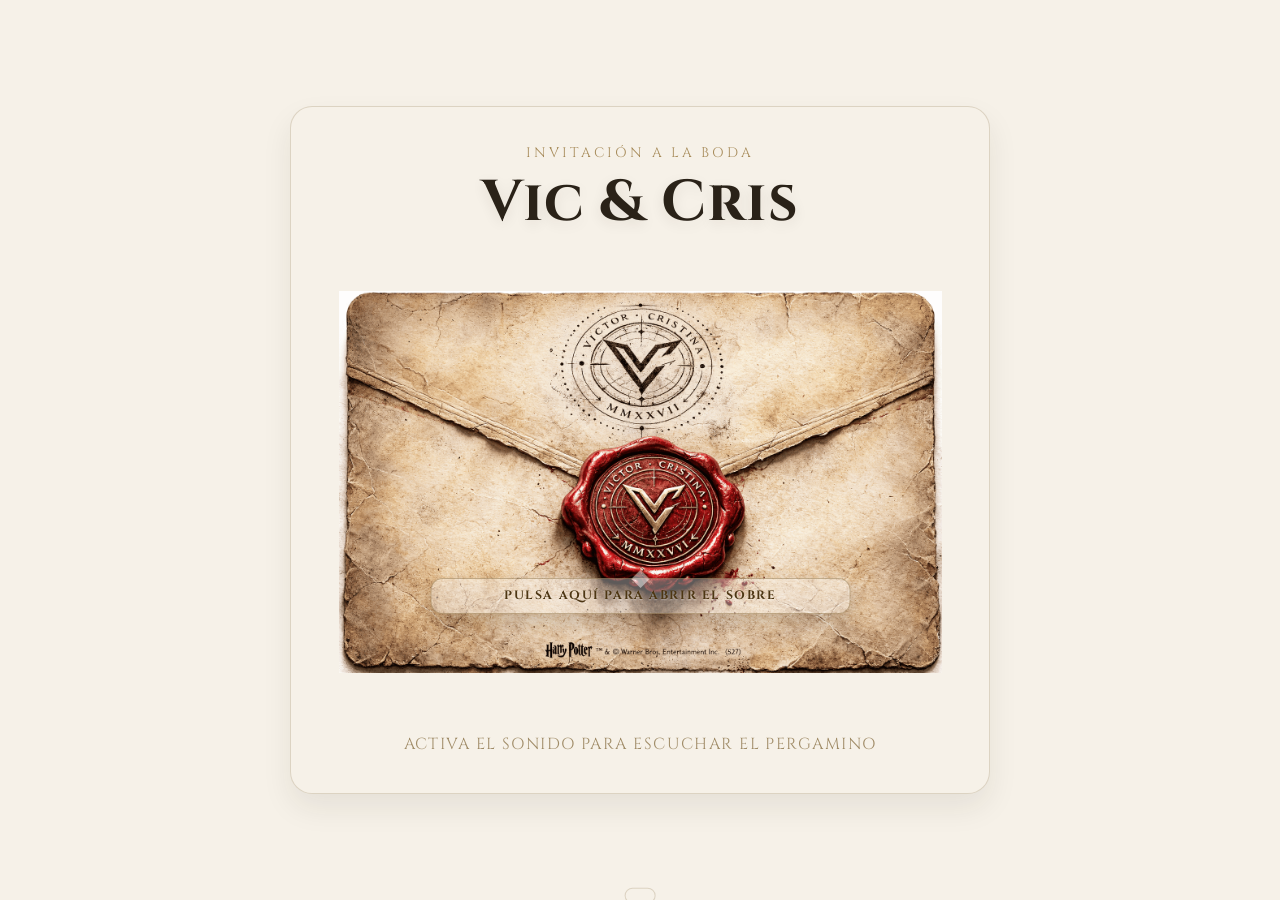
==== index.html @ 8d049f43 "freeze video cris estatua at start for preview video part 2" ====
<!doctype html>
<html lang="es">

<head>
  <meta charset="UTF-8">
  <meta name="viewport" content="width=device-width, initial-scale=1.0, maximum-scale=5.0, user-scalable=yes">
  <title>Vic &amp; Cris | Invitación</title>
  <!-- Open Graph (WhatsApp, iMessage, etc.) -->
  <meta property="og:title" content="Vic & Cris – Save the Date">
  <meta property="og:description" content="Invitación de boda en un palacete clásico.">
  <meta property="og:image" content="https://savethedatevicycris-sys.github.io/savedate/assets/preview.jpg">
  <meta property="og:url" content="https://savethedatevicycris-sys.github.io/savedate/">
  <meta property="og:type" content="website">

  <!-- Para iPhone / Apple -->
  <meta name="apple-mobile-web-app-title" content="Vic & Cris">

  <!-- Twitter (opcional pero recomendado) -->
  <meta name="twitter:card" content="summary_large_image">
  <meta name="twitter:title" content="Vic & Cris – Save the Date">
  <meta name="twitter:description" content="Invitación de boda en un palacete clásico.">
  <meta name="twitter:image" content="https://savethedatevicycris-sys.github.io/savedate/assets/preview.jpg">
  <link rel="preconnect" href="https://fonts.googleapis.com">
  <link rel="preconnect" href="https://fonts.gstatic.com" crossorigin>
  <link
    href="https://fonts.googleapis.com/css2?family=Cinzel:wght@500;600;700&amp;family=Crimson+Pro:ital,wght@0,400;0,500;0,600;0,700;1,400;1,500;1,600;1,700&amp;family=Great+Vibes&amp;display=swap"
    rel="stylesheet">
  <link rel="stylesheet" href="styles.css">
  <script defer src="script.js"></script>
</head>

<body class="page-index is-locked theme-light">
  <div id="petals-overlay" aria-hidden="true"></div>
  <div id="handCursor" aria-hidden="true"></div>

  <div class="texture-overlay" aria-hidden="true"></div>

  <div class="letter-gate" id="letterGate" aria-label="Pantalla de apertura">
    <div class="gate-particle-layer" id="gateParticleLayer" aria-hidden="true">
      <canvas class="gate-particles-canvas" id="gateParticlesCanvas"></canvas>
    </div>

    <section class="gate-panel" aria-labelledby="gateTitle">
      <p class="gate-overline">INVITACIÓN A LA BODA</p>
      <h1 class="gate-title" id="gateTitle">Vic &amp; Cris</h1>

      <div class="envelope-stage">
        <div class="gate-envelope" id="gateEnvelope">
          <img class="gate-frame is-visible" data-frame="closed" src="assets/gate/envelope-closed.png" alt="">
          <img class="gate-frame" data-frame="opening" src="assets/gate/envelope-opening.png" alt="">
          <img class="gate-frame" data-frame="open" src="assets/gate/envelope-open.png" alt="">
          <button id="gateSealHitArea" class="gate-seal-hit-area" type="button" aria-label="Abrir sobre"
            aria-describedby="gateSealTooltip"></button>
          <div id="gateSealHint" class="gate-seal-hint" aria-hidden="true">
            <div id="gateSealTooltip" class="gate-tooltip open-tooltip" role="tooltip" aria-hidden="true">PULSA AQUÍ
              PARA ABRIR EL SOBRE</div>
          </div>
        </div>
      </div>

      <div class="gate-actions">
        <button class="gate-hint gate-hint-secondary gate-audio-trigger" id="audioHint" type="button">ACTIVA EL SONIDO
          PARA ESCUCHAR EL PERGAMINO</button>
      </div>
    </section>
  </div>

  <audio id="paperAudio" preload="auto" playsinline>
    <source src="assets/audio/paper-crinkle.mp3" type="audio/mpeg">
  </audio>
  <audio id="ambientAudio" src="assets/audio/ambient-scroll.mp3" loop preload="auto" playsinline hidden></audio>

  <main id="mainContent" class="site" hidden>
    <header class="hero" id="inicio">
      <div class="hero-video" aria-hidden="true">
        <video id="heroVideo" muted playsinline preload="auto" poster="assets/gallery/palace-main.jpg">
          <source src="assets/gallery/Save%20the%20date%20-%20video.mp4" type="video/mp4">
        </video>
      </div>
      <div class="hero-overlay"></div>

      <div class="hero-inner container">
        <div class="burger-nav" id="burgerNav">
          <button class="burger-toggle" id="burgerToggle" type="button" aria-label="Abrir menú" aria-expanded="false"
            aria-controls="burgerMenuPanel">
            <span class="burger-toggle-icon" aria-hidden="true">
              <span class="burger-toggle-line"></span>
              <span class="burger-toggle-line"></span>
              <span class="burger-toggle-line"></span>
            </span>
          </button>
          <nav class="hero-nav burger-menu-panel" id="burgerMenuPanel" aria-label="Navegación principal">
            <a href="#bienvenida">CARTA DE INVITACIÓN</a>
            <a href="#countdownSection">CUENTA ATRÁS</a>
            <a href="#ubicacion">UBICACIÓN</a>
            <a href="#programa">PROGRAMACIÓN Y HORARIOS</a>
            <a href="#alojamiento">ALOJAMIENTO</a>
            <a href="#servicios">SERVICIOS EXTRAS</a>
            <a href="#regalos">REGALOS PARA LOS NOVIOS</a>
            <a href="#rsvp">CONFIRMA TU ASISTENCIA</a>
            <a href="#faq">PREGUNTAS FRECUENTES</a>
          </nav>
        </div>
      </div>
      <div class="hero-bottom-frame" aria-hidden="true">
        <img src="assets/gallery/marco_inferior_cabezal.png" alt="" loading="eager" decoding="async" draggable="false">
      </div>
    </header>

    <section class="section container title-card" id="titleCard" aria-label="Tarjeta de título" data-reveal>
      <div class="card">
        <div class="title-card-media">
          <img id="titleCardImage" src="assets/gallery/hiedras_loop_frames/frame_00.png" alt="Vic & Cris"
            class="title-card-img" loading="eager" draggable="false">
          <canvas id="titleCardWritingCanvas" class="title-card-writing-canvas" aria-hidden="true"></canvas>
        </div>
      </div>
    </section>

    <section class="section container intro-section" id="bienvenida" data-reveal>
      <figure class="welcome-letter invite">
        <div class="invite__float">
          <img id="welcomeLetterImage" class="invite-img invite__img" src="assets/gallery/nuestro-dia-mas-especial.png"
            alt="Carta manuscrita: Nuestro día más especial" loading="lazy">
          <div class="invite-candle-flames" aria-hidden="true">
            <span class="invite-flame invite-flame--one"></span>
            <span class="invite-flame invite-flame--two"></span>
            <span class="invite-flame invite-flame--three"></span>
            <span class="invite-flame invite-flame--four"></span>
          </div>
        </div>
      </figure>
    </section>

    <section class="section container intro-photos-section" id="bienvenidaFotos" aria-label="Fotografías de Vic y Cris"
      data-reveal>
      <div class="couple-photos">
        <figure class="couple-photo-card couple-photo-card--video">
          <div class="couple-photo-window">
            <video id="introVideoVic" muted playsinline preload="auto" aria-label="Video estatua de Vic">
              <source src="assets/gallery/Video%20estatua%20Vic.mp4" type="video/mp4">
            </video>
          </div>
        </figure>
        <figure class="couple-photo-card couple-photo-card--video">
          <div class="couple-photo-window">
            <video id="introVideoCris" muted playsinline preload="auto"
              poster="assets/gallery/intro-video-cris-poster.jpg" aria-label="Video estatua de Cris">
              <source src="assets/gallery/Video%20estatua%20Cris.mp4" type="video/mp4">
            </video>
            <div id="introVideoCrisPreview" class="video-preview-frame is-visible" aria-hidden="true"
              style="background-image: url('assets/gallery/intro-video-cris-poster.jpg');"></div>
          </div>
        </figure>
      </div>
    </section>

    <section class="section container love-story-section" id="nuestraHistoria" aria-label="Nuestra historia"
      data-reveal>
      <h2 class="love-story-title">Nuestra historia</h2>
      <div class="love-story-copy">
        <p>Hay historias de amor que nacen donde todo el mundo las espera. Y luego está la nuestra.</p>
        <button class="love-story-toggle" type="button" id="loveStoryToggle" aria-expanded="false"
          aria-controls="loveStoryExtended">Leer más</button>
        <div class="love-story-extended" id="loveStoryExtended" hidden>
          <p>Cris y Vic se conocieron por Tinder en plena post pandemia, entre restricciones e incertidumbre. Un martes
            29 de septiembre de 2020, justo cuando todo invitaba a la distancia, apareció una conexión que sintieron
            ambos desde el primer momento.</p>
          <p>Donde nadie imaginaba que podía surgir el amor, surgió el nuestro.</p>
          <p>La música nos unió para siempre. Entre canciones, sesiones, techno, risas y conversaciones interminables,
            dos almas melómanas se encontraron para compartir su locura bonita. Casi sin darnos cuenta, pasamos de
            conocernos a querer pasar todo el tiempo posible juntos.</p>
          <p>Y así, día a día, fuimos construyendo algo muy especial.</p>
          <p>El 6 de marzo de 2021, en el Monasterio de Piedra, nos comprometimos. Desde entonces, hemos soñado con este
            momento: celebrar nuestra boda rodeados de las personas que más queremos.</p>
          <p>Porque, aunque esta boda será una reconfirmación de nuestro amor ante todos vosotros, ese amor ya lo
            vivimos cada día: en nuestra rutina, en nuestras risas, en nuestros planes y en nuestro pequeño gran
            compañero de aventuras, nuestro pomerania Tris, que llena nuestra casa de alegría (y de personalidad).</p>
          <p>Para nosotros, esta boda no es solo una celebración: es un “sí” rodeado de nuestra gente, de quienes han
            formado parte de nuestra historia y de quienes queremos que sigan formando parte de nuestro futuro.</p>
          <p>Además, este fin de semana será todavía más especial, porque el domingo 27/06/2027, justo después de la
            boda, Cris cumple 30 años. Así que celebraremos el amor… y también la vida.</p>
          <p>Después de la boda, nuestro próximo gran sueño será construir nuestro hogar. Por eso, cualquier ayuda o
            aportación que queráis hacernos será recibida con muchísima ilusión y agradecimiento. Para quienes lo
            prefiráis, habrá sobres disponibles en la boda.</p>
          <p>Pero, por encima de todo, lo más importante para nosotros es que estéis ahí. Vuestra presencia significa
            muchísimo.</p>
          <p>Gracias por acompañarnos, por querernos y por formar parte de este momento tan importante. Estamos deseando
            celebrarlo con vosotros.</p>
        </div>
      </div>
    </section>

    <section class="container decor-media-block decor-media-block--stopwatch" aria-hidden="true">
      <div class="countdown-stopwatch-animated">
        <img id="countdownStopwatch"
          class="decor-media-image decor-media-image--stopwatch reveal-from-behind countdown-stopwatch countdown-deco-stopwatch countdown-stopwatch-image"
          src="assets/gallery/stopwatch.png" alt="" loading="lazy">
        <span id="countdownStopwatchSecondHand" class="countdown-stopwatch-second-hand" aria-hidden="true"></span>
      </div>
    </section>

    <section class="section container countdown-card" id="countdownSection" data-reveal>
      <div class="countdown-wrap card-content">
        <div class="countdown-left">
          <p class="section-kicker">Cuenta atrás</p>
          <h2>Falta poco para celebrarlo juntos</h2>
          <div class="countdown-grid" id="countdown" role="timer" aria-live="polite">
            <article class="count-card">
              <span class="count-value" data-unit="days" data-value="00"><span
                  class="count-digit stable">00</span></span>
              <small>Días</small>
            </article>
            <article class="count-card">
              <span class="count-value" data-unit="hours" data-value="00"><span
                  class="count-digit stable">00</span></span>
              <small>Horas</small>
            </article>
            <article class="count-card">
              <span class="count-value" data-unit="minutes" data-value="00"><span
                  class="count-digit stable">00</span></span>
              <small>Minutos</small>
            </article>
            <article class="count-card">
              <span class="count-value" data-unit="seconds" data-value="00"><span
                  class="count-digit stable">00</span></span>
              <small>Segundos</small>
            </article>
          </div>
        </div>
      </div>
    </section>

    <section class="container decor-media-block decor-media-block--carriages" aria-hidden="true">
      <div class="carriages-lantern-scene">
        <img class="decor-media-image decor-media-image--carriages reveal-from-behind location-deco-carriages"
          src="assets/gallery/carriages-row-tight.png" alt="" loading="lazy">
        <div class="invite-candle-flames invite-candle-flames--carriages" aria-hidden="true">
          <span class="invite-flame invite-flame--carriage-one"></span>
          <span class="invite-flame invite-flame--carriage-two"></span>
          <span class="invite-flame invite-flame--carriage-three"></span>
          <span class="invite-flame invite-flame--carriage-four"></span>
        </div>
      </div>
    </section>

    <section class="section container location-card" id="ubicacion" data-reveal>
      <div class="card-content">
        <p class="section-kicker">Ubicación</p>
        <h2>Llegada al palacete</h2>
        <p class="address" id="venueAddress">Calle Alcalá, 65, C. Miguel de Cervantes, 11, 28511 Valdilecha, Madrid</p>

        <div class="actions-row">
          <a class="btn btn-secondary" id="mapsLink" href="https://maps.app.goo.gl/fYbpdiKATBsvNCby6" target="_blank"
            rel="noopener">Ver en Google Maps</a>
          <button class="btn btn-ghost" type="button" data-copy-key="eventAddress">Copiar dirección</button>
        </div>
      </div>
    </section>

    <section class="container decor-media-block decor-media-block--program-centerpiece" aria-hidden="true">
      <div class="decor-media-program-centerpiece invite">
        <img class="decor-media-image decor-media-image--program-centerpiece reveal-from-behind"
          src="assets/gallery/centro-mesa-programa.png" alt="" loading="lazy">
        <div class="invite-candle-flames invite-candle-flames--program" aria-hidden="true">
          <span class="invite-flame invite-flame--program-one"></span>
          <span class="invite-flame invite-flame--program-two"></span>
          <span class="invite-flame invite-flame--program-three"></span>
          <span class="invite-flame invite-flame--program-four"></span>
          <span class="invite-flame invite-flame--program-five"></span>
          <span class="invite-flame invite-flame--program-six"></span>
        </div>
      </div>
    </section>

    <section class="section container" id="programa" data-reveal>
      <p class="section-kicker">Programa</p>
      <h2>Horario de la jornada</h2>
      <div class="program-carousel-shell" id="programCarousel" tabindex="0"
        aria-label="Carrusel del horario del fin de semana" aria-roledescription="carrusel">
        <div class="program-carousel-stage">
          <button class="program-carousel-nav program-carousel-nav--prev" id="programCarouselPrev" type="button"
            aria-label="Ver apartado anterior">‹</button>
          <div class="program-carousel-viewport">
            <div class="program-carousel-track" id="programCarouselTrack"></div>
          </div>
          <button class="program-carousel-nav program-carousel-nav--next" id="programCarouselNext" type="button"
            aria-label="Ver apartado siguiente">›</button>
        </div>
        <p class="program-carousel-counter" id="programCarouselCounter" aria-live="polite"></p>
      </div>
    </section>

    <section class="section container gift-image-section gift-image-section--guest-stay" id="regalo-invitados"
      data-reveal aria-labelledby="guestStayGiftTitle">
      <h2 class="sr-only" id="guestStayGiftTitle">Regalo para los invitados</h2>
      <img class="gift-floating-image gift-floating-image--guest-stay" src="assets/gallery/regalo_para_invitados.png"
        alt="Nuestro regalo para vosotros: una noche en el palacete, por nuestra cuenta. La estancia de una noche para la persona invitada y sus acompa&ntilde;antes en este d&iacute;a. Queremos que os olvid&eacute;is de todo, sobre todo de conducir, y disfrut&eacute;is la experiencia al m&aacute;ximo."
        loading="lazy" decoding="async" />
    </section>

    <section class="section container" id="alojamiento" data-reveal>
      <p class="section-kicker">Alojamiento</p>
      <h2>Habitaciones en el palacete</h2>

      <article class="palace-card">
        <figure class="palace-media">
          <img id="palaceImage" src="assets/gallery/habitaciones_palacete.jpg" alt="Vista principal del palacete"
            loading="lazy">
        </figure>

        <div class="palace-content">
          <h3 id="venueName">Hotel Palacete De La Ochava</h3>
          <p class="palace-address" id="venueAddressCard">Calle Alcalá, 65, C. Miguel de Cervantes, 11, 28511
            Valdilecha, Madrid</p>
          <p class="palace-stay-note">
            El alojamiento y la estancia en el hotel desde las 15:00h del s&aacute;bado 26 de junio del 2027 hasta las
            14:00h del domingo 27 de junio del 2027 es completamente <strong>GRATUITA</strong>. Recibir&eacute;is la
            llave de vuestra habitaci&oacute;n en la recepci&oacute;n del hotel. Cada habitaci&oacute;n tiene asignados
            los invitados.
          </p>
          <div class="actions-row">
            <a class="btn btn-secondary" id="palaceWebsiteLink"
              href="https://www.hotelpalaceteochava.com/el-palacete-de-la-ochava/#hotel" target="_blank"
              rel="noopener">Ver habitaciones / web del palacete</a>
            <a class="btn btn-ghost" id="palaceMapsLink" href="https://maps.app.goo.gl/fYbpdiKATBsvNCby6"
              target="_blank" rel="noopener">Cómo llegar</a>
          </div>
        </div>
      </article>
    </section>

    <section class="section container" id="lugar" data-reveal>
      <p class="section-kicker">Galería</p>
      <h2>El lugar</h2>
      <p class="muted">Espacios del palacete y alrededores.</p>
      <div class="gallery-float-stage">
        <button class="gallery-float-nav gallery-float-nav--prev" id="galleryCarouselPrev" type="button"
          aria-label="Ver imagen anterior">‹</button>
        <div class="gallery-grid gallery-grid--floating" id="galleryGrid" aria-live="polite"></div>
        <button class="gallery-float-nav gallery-float-nav--next" id="galleryCarouselNext" type="button"
          aria-label="Ver imagen siguiente">›</button>
      </div>
      <p class="gallery-float-counter" id="galleryCarouselCounter" aria-live="polite"></p>
      <p class="gallery-float-caption" id="galleryCarouselCaption"></p>
    </section>

    <section class="section container" id="servicios" data-reveal>
      <p class="section-kicker">Servicios extra</p>
      <h2>Servicios en el palacete</h2>
      <p class="muted">Pulsa en cada servicio para ver m&aacute;s detalles, im&aacute;genes y datos de contacto.</p>
      <div class="services-carousel-stage" id="servicesCarouselStage" aria-label="Carrusel de servicios extra">
        <button class="service-carousel-nav service-carousel-nav--prev" id="servicesCarouselPrev" type="button"
          aria-label="Ver servicio anterior" hidden>‹</button>
        <div class="services-grid" id="servicesGrid"></div>
        <button class="service-carousel-nav service-carousel-nav--next" id="servicesCarouselNext" type="button"
          aria-label="Ver servicio siguiente" hidden>›</button>
      </div>
      <p class="services-carousel-hint muted" id="servicesCarouselHint" hidden>
        Usa las flechas para moverte entre los 3 servicios.
      </p>
    </section>

    <section class="section container gift-image-section" id="regalos" data-reveal aria-labelledby="giftSectionTitle">
      <h2 class="sr-only" id="giftSectionTitle">Regalos para los novios</h2>
      <img class="gift-floating-image" src="assets/gallery/regalo_boda.png"
        alt="Lo m&aacute;s importante para nosotros es compartir este d&iacute;a con vosotros. Si quer&eacute;is hacernos un regalo, cualquier aportaci&oacute;n para nuestro futuro hogar ser&aacute; recibida con much&iacute;sima ilusi&oacute;n."
        loading="lazy" decoding="async" />
      <div class="gift-mini-grid" aria-label="Opciones para el regalo">
        <article class="gift-mini-card">
          <p>Habrá sobres disponibles durante el evento de la boda para los regalos en efectivo.</p>
        </article>
        <article class="gift-mini-card">
          <p>Si preferís realizar la aportación por transferencia, por favor, consultarnos el IBAN.</p>
        </article>
      </div>
    </section>

    <section class="section container" id="rsvp" data-reveal>
      <p class="section-kicker">Confirma tu asistencia</p>
      <h2>Confirmación de asistencia a la boda</h2>
      <p class="muted">Si el formulario no carga, ábrelo en una pestaña nueva.</p>
      <div class="actions-row">
        <a class="btn btn-secondary" id="rsvpViewLink" href="#" target="_blank" rel="noopener">Abrir formulario de
          confirmación</a>
        <a class="btn btn-primary" href="thanks.html">He enviado mi confirmación</a>
      </div>
      <div class="embed-wrap">
        <iframe id="rsvpEmbed" title="Formulario de confirmación de asistencia" loading="lazy" src="about:blank"
          referrerpolicy="no-referrer-when-downgrade"></iframe>
      </div>
    </section>

    <section class="section container" id="qna" data-reveal>
      <p class="section-kicker">Dudas</p>
      <h2>¿Tienes alguna pregunta?</h2>
      <p class="muted">Déjanos tu consulta en el formulario y te responderemos lo antes posible.</p>
      <div class="actions-row">
        <a class="btn btn-secondary" id="qnaViewLink" href="#" target="_blank" rel="noopener">Abrir en nueva pestaña</a>
      </div>
      <div class="embed-wrap">
        <iframe id="qnaEmbed" title="Formulario de preguntas para los novios" loading="lazy" src="about:blank"
          referrerpolicy="no-referrer-when-downgrade"></iframe>
      </div>
    </section>

    <section class="section container" id="faq" data-reveal>
      <p class="section-kicker">FAQ</p>
      <h2>Preguntas frecuentes</h2>
      <button class="faq-toggle-btn" id="faqToggleBtn" type="button" aria-expanded="false" aria-controls="faqListWrap">
        Haz clic aquí para desplegar el listado de preguntas frecuentes
      </button>
      <div class="faq-list-wrap" id="faqListWrap" hidden>
        <div class="faq-list" id="faqList"></div>
      </div>
    </section>

    <footer class="section signature container" data-reveal>
      <p class="signature-kicker">Con cariño de</p>
      <p class="signature-names gate-title">Vic &amp; Cris</p>
      <img class="signature-seal" src="assets/gallery/seal-red.png" alt="Sello rojo decorativo de Vic y Cris"
        loading="lazy">
    </footer>
  </main>

  <aside class="lightbox" id="lightbox" hidden>
    <div class="lightbox-backdrop" data-lightbox-close></div>
    <div class="lightbox-dialog" role="dialog" aria-modal="true" aria-labelledby="lightboxTitle">
      <h2 class="sr-only" id="lightboxTitle">Galería del lugar</h2>
      <button class="lightbox-close" id="lightboxClose" type="button" aria-label="Cerrar galería">Cerrar</button>
      <button class="lightbox-nav lightbox-prev" id="lightboxPrev" type="button" aria-label="Imagen anterior">‹</button>
      <figure class="lightbox-figure">
        <img id="lightboxImage" src="" alt="">
        <figcaption id="lightboxCaption"></figcaption>
      </figure>
      <button class="lightbox-nav lightbox-next" id="lightboxNext" type="button"
        aria-label="Imagen siguiente">›</button>
    </div>
  </aside>

  <aside class="service-modal" id="serviceDetailsModal" hidden>
    <div class="service-modal-backdrop" data-service-modal-close></div>
    <div class="service-modal-dialog" role="dialog" aria-modal="true" aria-labelledby="serviceModalTitle">
      <button class="service-modal-close" id="serviceDetailsClose" type="button"
        aria-label="Cerrar detalles del servicio">Cerrar</button>
      <div class="service-modal-scroll">
        <p class="service-modal-kicker" id="serviceModalKicker">Servicio en el palacete</p>
        <h2 class="service-modal-title" id="serviceModalTitle"></h2>
        <p class="service-modal-lead" id="serviceModalLead"></p>
        <div class="service-modal-copy" id="serviceModalCopy"></div>
        <ul class="service-modal-highlights" id="serviceModalHighlights"></ul>
        <div class="service-modal-media-grid" id="serviceModalMediaGrid"></div>
        <div class="service-modal-links" id="serviceModalLinks"></div>
      </div>
    </div>
  </aside>

  <div class="copy-toast" id="copyToast" role="status" aria-live="polite"></div>
</body>

</html>
---- styles.css ----
:root {
  --bg-ivory: #f6f1e8;
  --paper: var(--bg-ivory);
  --page-bg: var(--paper);
  --ink: #2a2218;
  --ink-muted: #5f513f;
  --gold: #8b7348;
  --gold-strong: #a78b5a;
  --line: rgba(139, 115, 72, 0.24);
  --card-bg: var(--paper);
  --bg: var(--paper);
  --text: var(--ink);
  --bg-soft: var(--paper);
  --paper-ink: var(--ink-muted);
  --card: var(--paper);
  --shadow-strong: 0 18px 40px rgba(42, 34, 24, 0.1);
  --shadow-soft: 0 12px 28px rgba(42, 34, 24, 0.08);
  --radius-lg: 24px;
  --radius-md: 16px;
  --radius-sm: 12px;
  --font-display: "Cinzel", serif;
  --font-body: "Crimson Pro", serif;
  --font-script: "Great Vibes", cursive;
  /*
    Ajuste fino del sello del sobre (alineación del overlay).
    Ejemplo alternativo: --seal-x: 50%; --seal-y: 64%; --seal-size: 20.4%;
  */
  --seal-x: 50%;
  --seal-y: 58.3%;
  --seal-size: 20.4%;
  --seal-rot: 0deg;
}

* {
  box-sizing: border-box;
}

html,
body {
  margin: 0;
  padding: 0;
  background: var(--bg-ivory) !important;
}

body {
  min-height: 100vh;
  font-family: var(--font-body);
  font-style: italic;
  color: var(--ink);
  line-height: 1.6;
  background: var(--bg-ivory) !important;
  overflow-x: hidden;
}

body.is-locked,
body.is-modal-open,
body.is-service-modal-open {
  overflow: hidden;
}

#petals-overlay {
  position: fixed;
  inset: 0;
  width: 100%;
  height: 100%;
  pointer-events: none;
  z-index: 1;
  overflow: hidden;
}

/* Cinematic global light layer (muy sutil, detrás del contenido). */
#global-warm-light {
  position: fixed;
  inset: -18%;
  pointer-events: none;
  z-index: 0;
  opacity: 0;
  background: transparent;
  mix-blend-mode: normal;
  will-change: transform, opacity;
  animation: none;
}

@keyframes global-warm-drift {
  0% {
    transform: translate3d(-5%, -4%, 0) rotate(0.001deg);
    opacity: 0.08;
  }

  50% {
    transform: translate3d(2%, 2%, 0) rotate(0.001deg);
    opacity: 0.12;
  }

  100% {
    transform: translate3d(6%, 5%, 0) rotate(0.001deg);
    opacity: 0.09;
  }
}

/* Scroll progress indicator (2px, gradiente dorado). */
#scroll-progress {
  position: fixed;
  top: 0;
  left: 0;
  width: 100%;
  height: 2px;
  transform-origin: left center;
  transform: scaleX(0);
  pointer-events: none;
  z-index: 130;
  background: var(--gold);
  box-shadow: 0 0 6px rgba(140, 107, 46, 0.18);
  will-change: transform;
}

.petal {
  position: absolute;
  left: 0;
  top: -60px;
  width: 18px;
  height: 18px;
  pointer-events: none;
  background-image: url("assets/gallery/gold-petal.png");
  background-size: contain;
  background-repeat: no-repeat;
  background-position: center;
  opacity: 0;
  filter: drop-shadow(0 4px 10px rgba(140, 107, 46, 0.16)) blur(var(--petal-blur, 0px));
  will-change: transform, opacity, filter;
  animation: petal-fall var(--dur, 9s) linear forwards;
}

@keyframes petal-fall {
  0% {
    opacity: 0;
    transform: translate3d(0, -60px, 0) rotate(var(--rot-start, 0deg));
  }

  10% {
    opacity: var(--petal-opacity, 0.6);
  }

  28% {
    transform: translate3d(var(--drift-1, 24px), 28vh, 0) rotate(var(--rot-mid-1, 80deg));
  }

  56% {
    transform: translate3d(var(--drift-2, 70px), 56vh, 0) rotate(var(--rot-mid-2, 150deg));
  }

  82% {
    opacity: var(--petal-opacity-soft, 0.45);
    transform: translate3d(var(--drift-3, 96px), 82vh, 0) rotate(var(--rot-mid-3, 220deg));
  }

  100% {
    opacity: 0;
    transform: translate3d(var(--drift, 120px), calc(100vh + 120px), 0) rotate(var(--rot-end, 280deg));
  }
}

.texture-overlay {
  position: fixed;
  inset: 0;
  pointer-events: none;
  z-index: 1;
  display: none;
  opacity: 0;
  background: transparent;
}

a {
  color: inherit;
  text-decoration: none;
}

img,
video {
  display: block;
  max-width: 100%;
}

button,
input,
select,
textarea {
  font-family: inherit;
  font-style: inherit;
}

#paperAudio,
#ambientAudio {
  display: none;
}

h1,
h2,
h3 {
  margin: 0 0 0.65rem;
  font-family: var(--font-display);
  font-style: normal;
  line-height: 1.1;
  letter-spacing: 0.02em;
  color: var(--ink);
}

h2 {
  font-size: clamp(2rem, 4.5vw, 3.3rem);
}

h3 {
  font-size: clamp(1.3rem, 2.8vw, 1.75rem);
}

p {
  margin: 0 0 1rem;
  color: var(--ink-muted);
}

small {
  font-size: 0.82rem;
  color: var(--ink-muted);
}

.container {
  width: min(1120px, calc(100vw - 1.2rem));
  max-width: 100%;
  margin-inline: auto;
}

.skip-link {
  position: absolute;
  top: -120px;
  left: 0.6rem;
  z-index: 100;
  padding: 0.55rem 0.8rem;
  border-radius: 8px;
  background: var(--paper);
  color: var(--text);
  font-weight: 600;
  border: 1px solid var(--line);
}

.skip-link:focus {
  top: 0.65rem;
}

.sr-only {
  position: absolute;
  width: 1px;
  height: 1px;
  padding: 0;
  margin: -1px;
  overflow: hidden;
  clip: rect(0, 0, 0, 0);
  border: 0;
}

.section-kicker {
  margin-bottom: 0.35rem;
  font-family: var(--font-display);
  font-style: normal;
  text-transform: uppercase;
  letter-spacing: 0.25em;
  font-size: 0.76rem;
  color: var(--gold);
  font-weight: 600;
}

.muted {
  color: var(--ink-muted);
}

.actions-row {
  display: flex;
  flex-wrap: wrap;
  gap: 0.75rem;
  align-items: center;
}

.actions-centered {
  justify-content: center;
}

.btn {
  border: 1px solid var(--line);
  border-radius: 999px;
  min-height: 44px;
  padding: 0.7rem 1.2rem;
  display: inline-flex;
  align-items: center;
  justify-content: center;
  cursor: pointer;
  font: inherit;
  font-weight: 600;
  letter-spacing: 0.01em;
  color: var(--gold);
  background: var(--paper);
  box-shadow: 0 8px 16px rgba(140, 107, 46, 0.08);
  transition: transform 0.2s ease, box-shadow 0.2s ease, border-color 0.2s ease, background-color 0.2s ease;
}

.btn:hover {
  transform: translateY(-2px);
  background: rgba(140, 107, 46, 0.08);
  color: var(--gold);
  border-color: var(--gold);
}

.btn:focus-visible,
button:focus-visible,
a:focus-visible {
  outline: 2px solid var(--gold-strong);
  outline-offset: 2px;
}

.btn-primary {
  color: var(--gold);
  background: var(--paper);
  border-color: var(--line);
  box-shadow: 0 8px 16px rgba(140, 107, 46, 0.08);
}

.btn-primary:hover {
  box-shadow: 0 10px 20px rgba(140, 107, 46, 0.14);
}

.btn-secondary {
  border-color: var(--line);
  background: var(--paper);
}

.btn-secondary:hover {
  border-color: var(--gold);
}

.btn-ghost {
  border-color: var(--line);
  background: var(--paper);
}

.btn-ghost:hover {
  border-color: var(--gold);
}

.btn.is-copied {
  border-color: var(--gold);
  color: var(--gold);
  background: rgba(140, 107, 46, 0.12);
}

.site {
  position: relative;
  width: 100%;
  opacity: 0;
  background: var(--paper);
  transform: translateY(18px);
  transition: opacity 0.75s ease, transform 0.75s ease;
  overflow-x: hidden;
}

.site > * {
  position: relative;
  z-index: 2;
}

.site.is-visible {
  opacity: 1;
  transform: none;
}

.section {
  --tilt-rotate-x: 0deg;
  --tilt-rotate-y: 0deg;
  margin: 2.4rem auto;
  max-width: 100%;
  border: 1px solid var(--line);
  border-radius: var(--radius-lg);
  background: var(--paper);
  box-shadow: var(--shadow-soft);
  padding: clamp(1.2rem, 3vw, 2.05rem);
  transform-style: preserve-3d;
  will-change: transform;
  transition: border-color 0.32s ease, box-shadow 0.32s ease;
}

/* Reveal mejorado: fade + translate + scale + blur con easing más cinematográfico. */
[data-reveal] {
  --reveal-y: 20px;
  --reveal-scale: 0.98;
  --reveal-blur: 4px;
  --tilt-rotate-x: 0deg;
  --tilt-rotate-y: 0deg;
  opacity: 0;
  filter: blur(var(--reveal-blur));
  transform: perspective(1200px) translateY(var(--reveal-y)) scale(var(--reveal-scale)) rotateX(var(--tilt-rotate-x)) rotateY(var(--tilt-rotate-y));
  transition:
    opacity 760ms cubic-bezier(0.22, 1, 0.36, 1),
    transform 760ms cubic-bezier(0.22, 1, 0.36, 1),
    filter 760ms cubic-bezier(0.22, 1, 0.36, 1);
  will-change: opacity, transform, filter;
}

[data-reveal].is-visible {
  --reveal-y: 0px;
  --reveal-scale: 1;
  --reveal-blur: 0px;
  opacity: 1;
  filter: blur(0);
}

/* Reveal por difuminado para bloques internos sin tocar su transform existente. */
.scroll-fade-reveal {
  opacity: 0;
  filter: blur(6px);
  transition:
    opacity 720ms cubic-bezier(0.22, 1, 0.36, 1),
    filter 720ms cubic-bezier(0.22, 1, 0.36, 1);
  will-change: opacity, filter;
}

.scroll-fade-reveal.is-visible {
  opacity: 1;
  filter: blur(0);
}

.letter-gate {
  position: fixed;
  inset: 0;
  z-index: 60;
  display: grid;
  place-items: center;
  padding: 1.2rem;
  cursor: default;
  perspective: 1800px;
  transform-style: preserve-3d;
  background: var(--paper);
  transition: opacity 800ms ease, visibility 800ms ease;
}

@media (hover: hover) and (pointer: fine) {
  body.is-hand-cursor-active,
  body.is-hand-cursor-active * {
    cursor: none !important;
  }
}

#handCursor {
  position: fixed;
  left: 0;
  top: 0;
  width: 40px;
  height: 40px;
  pointer-events: none !important;
  z-index: 99999;
  opacity: 0;
  transform: translate3d(-120px, -120px, 0);
  background-image: url("assets/gate/hand-cursor.png");
  background-position: center;
  background-size: contain;
  background-repeat: no-repeat;
  background-color: transparent !important;
  border: 0 !important;
  box-shadow: none !important;
  outline: none !important;
  filter: none !important;
  -webkit-backdrop-filter: none !important;
  backdrop-filter: none !important;
  mix-blend-mode: normal !important;
  clip-path: none !important;
  mask: none !important;
  overflow: visible !important;
  will-change: transform, opacity;
  transition: opacity 110ms ease;
  display: none;
}

#handCursor.is-visible {
  opacity: 0.98;
}

@media (hover: hover) and (pointer: fine) {
  #handCursor {
    display: block;
  }
}

@media (hover: none), (pointer: coarse) {
  #handCursor {
    display: none !important;
  }
}

.gate-particle-layer {
  position: absolute;
  inset: 0;
  pointer-events: none;
  z-index: 0;
  overflow: hidden;
  will-change: transform;
}

.gate-particles-canvas {
  position: absolute;
  inset: 0;
  width: 100%;
  height: 100%;
  display: block;
  pointer-events: none;
  opacity: 0.2;
}

.gate-particle-layer::before {
  content: "";
  position: absolute;
  inset: -3%;
  pointer-events: none;
  background: transparent;
  opacity: 0;
  animation: none;
}

.letter-gate.has-canvas-particles .gate-particle-layer::before {
  opacity: 0;
}

@keyframes gate-grain-drift {
  from {
    transform: translate3d(0, 0, 0);
  }

  to {
    transform: translate3d(-12px, 10px, 0);
  }
}

.letter-gate::before {
  content: "";
  position: absolute;
  inset: 0;
  pointer-events: none;
  background: transparent;
}

.letter-gate.is-opened {
  opacity: 0;
  visibility: hidden;
  pointer-events: none;
}

.gate-panel {
  position: relative;
  width: min(700px, 100%);
  border-radius: 22px;
  border: 1px solid var(--line);
  background: var(--paper);
  box-shadow: var(--shadow-strong);
  padding: clamp(1.1rem, 3.2vw, 2.2rem);
  text-align: center;
  overflow: hidden;
  z-index: 1;
  transform-style: preserve-3d;
  will-change: transform;
}

.gate-panel::before {
  content: "";
  position: absolute;
  inset: 0;
  pointer-events: none;
  opacity: 0;
  background: transparent;
}

.gate-panel,
.gate-panel * {
  font-family: var(--font-display);
  font-style: normal;
}

.gate-overline {
  position: relative;
  z-index: 1;
  margin-bottom: 0.4rem;
  letter-spacing: 0.22em;
  font-size: 0.86rem;
  color: var(--gold-strong);
}

.gate-title {
  position: relative;
  z-index: 1;
  margin-bottom: 1.35rem;
  font-size: clamp(2.2rem, 6.5vw, 3.6rem);
  text-shadow: 0 4px 14px rgba(42, 34, 24, 0.09);
}

.envelope-stage {
  position: relative;
  perspective: 1800px;
  transform-style: preserve-3d;
  will-change: transform;
  background: transparent;
  overflow: visible;
}

.gate-envelope {
  position: relative;
  margin: 0 auto;
  width: min(760px, 96%);
  aspect-ratio: 4 / 3;
  --frame-duration: 350ms;
  transform-style: preserve-3d;
  will-change: transform, filter;
  transition:
    transform var(--frame-duration) ease-in-out,
    filter var(--frame-duration) ease-in-out,
    box-shadow var(--frame-duration) ease-in-out;
  box-shadow: 0 18px 40px rgba(42, 34, 24, 0.1);
  overflow: visible;
}

.gate-seal-hit-area {
  position: absolute;
  left: var(--seal-x);
  top: var(--seal-y);
  width: var(--seal-size);
  height: var(--seal-size);
  min-width: 42px;
  min-height: 42px;
  transform: translate(-50%, -50%);
  display: block;
  margin: 0;
  padding: 0;
  border: 0 !important;
  border-radius: 999px;
  background: transparent !important;
  color: transparent;
  box-shadow: none !important;
  outline: none !important;
  appearance: none;
  -webkit-appearance: none;
  pointer-events: auto !important;
  z-index: 10;
  -webkit-tap-highlight-color: transparent;
}

.gate-seal-hit-area:focus-visible {
  outline: none !important;
  box-shadow: none !important;
}

.gate-envelope::before {
  content: "";
  position: absolute;
  inset: 5% 7% -8%;
  pointer-events: none;
  border-radius: 50%;
  filter: blur(15px);
  background: rgba(139, 115, 72, 0.1);
}

.gate-frame {
  position: absolute;
  inset: 0;
  width: 100%;
  height: 100%;
  object-fit: contain;
  opacity: 0;
  pointer-events: none;
  z-index: 1;
  transition: opacity var(--frame-duration) ease-in-out;
  filter: saturate(0.96) contrast(1.02);
}

.gate-frame.is-visible {
  opacity: 1;
}

.gate-envelope.is-phase-2 {
  transform: translateY(-8px);
  box-shadow: 0 20px 44px rgba(42, 34, 24, 0.12);
}

.gate-envelope.is-phase-1 {
  transform: scale(1.02);
}

.gate-envelope.is-phase-3 {
  animation: gate-envelope-breathe 4000ms ease-in-out 1 forwards;
}

@keyframes gate-envelope-breathe {
  0% {
    transform: translateY(-8px) scale(1.01);
  }

  100% {
    transform: translateY(-8px) scale(1);
  }
}

.gate-seal-hint {
  position: absolute;
  left: var(--seal-x);
  top: var(--seal-y);
  width: var(--seal-size);
  height: var(--seal-size);
  min-width: 42px;
  min-height: 42px;
  transform: translate(-50%, -50%);
  opacity: 0;
  pointer-events: none;
  transition: opacity 240ms ease, transform 240ms ease;
  z-index: 12;
  -webkit-tap-highlight-color: transparent;
}

.gate-seal-hint.is-visible {
  opacity: 1;
  transform: translate(-50%, -50%);
}

.gate-tooltip,
.open-tooltip {
  margin: 0;
  position: absolute;
  left: 50%;
  top: calc(100% + clamp(0.4rem, 1.4vw, 0.8rem));
  transform: translate(-50%, -8px);
  width: min(420px, calc(100vw - clamp(2.4rem, 9vw, 4.2rem)));
  max-width: none;
  border: 1px solid rgba(130, 101, 53, 0.44);
  border-radius: 12px;
  background: rgba(255, 255, 255, 0.35);
  -webkit-backdrop-filter: none;
  backdrop-filter: none;
  color: #4d3613;
  font-family: var(--font-display);
  font-style: normal;
  font-size: 0.76rem;
  font-weight: 700;
  letter-spacing: 0.13em;
  text-transform: uppercase;
  line-height: 1.45;
  padding: 0.5rem 0.86rem;
  box-shadow: 0 10px 18px rgba(42, 34, 24, 0.16);
  text-shadow: 0 1px 2px rgba(255, 255, 255, 0.5);
  opacity: 0;
  transition: opacity 210ms ease, transform 210ms ease;
  pointer-events: none;
  z-index: 2;
  white-space: normal;
  text-align: center;
  overflow-wrap: anywhere;
  user-select: none;
}

.gate-tooltip::after,
.open-tooltip::after {
  content: "";
  position: absolute;
  left: 50%;
  top: 0;
  width: 12px;
  height: 12px;
  background: rgba(255, 255, 255, 0.48);
  border-left: 1px solid rgba(130, 101, 53, 0.32);
  border-top: 1px solid rgba(130, 101, 53, 0.32);
  transform: translate(-50%, -50%) rotate(45deg);
}

.gate-seal-hint.is-visible .gate-tooltip,
.gate-seal-hint.is-visible .open-tooltip {
  opacity: 1;
  transform: translate(-50%, 0);
}

@supports not ((backdrop-filter: blur(2px)) or (-webkit-backdrop-filter: blur(2px))) {
  .gate-tooltip,
  .open-tooltip {
    background: rgba(255, 255, 255, 0.56);
  }
}

@media (max-width: 760px) {
  .gate-tooltip,
  .open-tooltip {
    width: calc(100vw - 2.8rem);
    white-space: normal;
    font-size: 0.72rem;
    letter-spacing: 0.1em;
  }
}

@media (prefers-reduced-motion: reduce) {
  .gate-tooltip,
  .open-tooltip,
  .gate-seal-hint,
  #handCursor {
    animation: none !important;
    transition: none !important;
  }
}

.gate-actions {
  position: relative;
  z-index: 1;
  margin-top: 1.35rem;
  display: grid;
  justify-items: center;
  gap: 0.12rem;
}

.gate-hint {
  margin: 0;
  color: var(--ink-muted);
  font-size: 0.92rem;
  line-height: 1.45;
  letter-spacing: 0.09em;
}

.gate-hint-secondary {
  color: var(--gold);
  text-transform: uppercase;
  opacity: 0.8;
}

.gate-audio-trigger {
  border: 0;
  background: transparent;
  padding: 0;
  font: inherit;
  cursor: pointer;
}

#audioHint {
  margin-top: 0.2rem;
}

.dust-layer {
  position: absolute;
  inset: 0;
  pointer-events: none;
  overflow: hidden;
}

.dust-particle {
  position: absolute;
  left: var(--left);
  top: var(--top);
  width: var(--size);
  height: var(--size);
  border-radius: 50%;
  background: rgba(140, 107, 46, 0.25);
  opacity: 0;
  animation: dust-float var(--duration) linear infinite;
  animation-delay: var(--delay);
}

@keyframes dust-float {
  0% {
    transform: translate3d(0, 0, 0) scale(0.8);
    opacity: 0;
  }

  20% {
    opacity: 0.45;
  }

  100% {
    transform: translate3d(var(--drift), -28vh, 0) scale(1.15);
    opacity: 0;
  }
}

.hero {
  --hero-bottom-frame-shift: -41.5%;
  --hero-bottom-frame-height: clamp(108px, 18vw, 148px);
  --hero-bottom-frame-padding-top: clamp(54px, 7vh, 74px);
  position: relative;
  z-index: 4;
  min-height: clamp(380px, 55vh, 720px);
  height: clamp(380px, 55vh, 720px);
  display: grid;
  align-items: end;
  overflow: visible;
  border-bottom: 0;
  background: transparent;
}

.hero::before {
  content: "";
  position: absolute;
  inset: 0;
  z-index: 0;
  pointer-events: none;
  opacity: 0;
  background:
    linear-gradient(180deg, rgba(246, 241, 232, 0.04) 0%, rgba(246, 241, 232, 0.28) 100%),
    url("assets/gallery/palace-main.jpg") center 42% / cover no-repeat;
  transition: opacity 220ms ease;
}

.hero-video,
.hero-overlay {
  position: absolute;
  inset: 0;
  width: 100%;
  height: 100%;
}

.hero-video {
  z-index: 1;
  overflow: hidden;
  will-change: transform;
  background: transparent;
}

.hero-video video {
  display: block;
  width: 100%;
  height: 100%;
  object-fit: cover;
  object-position: center 42%;
  filter: saturate(1.02) contrast(0.99) brightness(1.1);
}

.hero.is-video-fallback .hero-video video {
  opacity: 0;
}

.hero.is-video-fallback::before {
  opacity: 1;
}

.hero-overlay {
  background: transparent !important;
  mix-blend-mode: normal;
  opacity: 1 !important;
  z-index: 2;
  will-change: transform;
  pointer-events: none;
}

.hero-overlay::after {
  content: none;
}

.hero-bottom-frame {
  position: absolute;
  z-index: 3;
  left: 50%;
  bottom: 0;
  width: min(110vw, 960px);
  height: var(--hero-bottom-frame-height);
  padding-top: var(--hero-bottom-frame-padding-top);
  transform: translateX(-50%);
  pointer-events: none;
  overflow: visible;
  line-height: 0;
}

.hero-bottom-frame img {
  display: block;
  width: 100%;
  height: auto;
  transform: translateY(var(--hero-bottom-frame-shift));
  transform-origin: center top;
  filter:
    drop-shadow(0 14px 26px rgba(70, 52, 18, 0.18))
    drop-shadow(0 4px 10px rgba(70, 52, 18, 0.12));
}

.hero-inner {
  position: relative;
  z-index: 4;
  padding: clamp(2rem, 12vh, 6rem) 0 2.4rem;
}

.burger-nav {
  position: fixed;
  left: calc(env(safe-area-inset-left, 0px) + clamp(0.6rem, 2vw, 1.2rem));
  bottom: calc(env(safe-area-inset-bottom, 0px) + clamp(0.6rem, 2vw, 1rem));
  top: auto;
  transform: none;
  z-index: 88;
  width: fit-content;
}

.burger-toggle {
  display: inline-flex;
  align-items: center;
  justify-content: center;
  width: 3rem;
  height: 3rem;
  padding: 0;
  border: 1px solid var(--line);
  border-radius: 999px;
  background: var(--card-bg);
  color: var(--gold);
  box-shadow: 0 12px 26px rgba(42, 34, 24, 0.08);
  backdrop-filter: blur(6px);
  cursor: pointer;
  transition: border-color 0.2s ease, transform 0.2s ease, background-color 0.2s ease;
}

.burger-toggle:hover {
  border-color: var(--gold);
  background: rgba(140, 107, 46, 0.08);
  transform: translateY(-1px);
}

.burger-toggle:focus-visible {
  outline: 2px solid rgba(140, 107, 46, 0.38);
  outline-offset: 3px;
}

.burger-toggle-icon {
  display: grid;
  gap: 4px;
}

.burger-toggle-line {
  display: block;
  width: 18px;
  height: 2px;
  border-radius: 999px;
  background: currentColor;
  transform-origin: center;
  transition: transform 0.2s ease, opacity 0.2s ease;
}

.burger-nav.is-open .burger-toggle-line:nth-child(1) {
  transform: translateY(6px) rotate(45deg);
}

.burger-nav.is-open .burger-toggle-line:nth-child(2) {
  opacity: 0;
}

.burger-nav.is-open .burger-toggle-line:nth-child(3) {
  transform: translateY(-6px) rotate(-45deg);
}

.hero-kicker {
  margin-bottom: 0.4rem;
  text-transform: uppercase;
  letter-spacing: 0.24em;
  font-size: 0.8rem;
  color: var(--gold);
}

.hero-cursor-light {
  position: absolute;
  width: min(440px, 48vw);
  aspect-ratio: 1;
  pointer-events: none;
  z-index: 2;
  opacity: 0;
  border-radius: 50%;
  background: transparent;
  mix-blend-mode: normal;
  filter: blur(2px);
  will-change: transform, opacity;
  transition: opacity 240ms ease;
}

.hero-date {
  color: var(--ink-muted);
  margin-bottom: 1rem;
  font-size: 1.15rem;
}

.title-card {
  margin-top: clamp(3rem, 7vw, 4.8rem);
  border: 0;
  box-shadow: none;
  background: transparent;
  padding: 0;
}

.title-card .card {
  max-width: min(1100px, 100%);
  margin: 0 auto;
  border: 0;
  border-radius: 0;
  background: transparent;
  box-shadow: none;
  padding: 0;
  position: relative;
  overflow: visible;
  isolation: isolate;
  transform: perspective(1200px) rotateX(var(--title-card-tilt-x, 0deg)) rotateY(var(--title-card-tilt-y, 0deg));
  transition:
    transform 360ms cubic-bezier(0.22, 1, 0.36, 1),
    box-shadow 320ms ease,
    border-color 320ms ease;
  will-change: transform;
}

.title-card .card::before {
  content: none;
}

.title-card.is-visible .card::before {
  opacity: 0;
}

.title-card-media {
  position: relative;
  border-radius: 0;
  overflow: visible;
}

.title-card-img,
.title-card-writing-canvas {
  border-radius: 0;
  background: transparent;
  position: relative;
  z-index: 2;
  transform: translate3d(var(--title-card-parallax-x, 0px), var(--title-card-parallax-y, 0px), 0) scale(1.004);
  filter: drop-shadow(0 12px 24px rgba(42, 34, 24, 0.18));
  animation: title-card-drift 10.6s cubic-bezier(0.45, 0.05, 0.55, 0.95) infinite;
  will-change: transform, filter, opacity;
  transition:
    transform 320ms cubic-bezier(0.22, 1, 0.36, 1),
    filter 320ms ease,
    opacity 520ms cubic-bezier(0.22, 1, 0.36, 1);
}

.title-card-img {
  width: 100%;
  height: auto;
  display: block;
}

.title-card-writing-canvas {
  position: absolute;
  inset: 0;
  width: 100%;
  height: 100%;
  z-index: 3;
  pointer-events: none;
  opacity: 0;
  mix-blend-mode: normal;
}

.title-card.is-writing-active .title-card-img {
  opacity: 0.72;
  filter: drop-shadow(0 10px 20px rgba(42, 34, 24, 0.14)) saturate(0.96);
}

.title-card.is-writing-active .title-card-writing-canvas {
  opacity: 0.42;
  filter: drop-shadow(0 0 16px rgba(255, 220, 140, 0.34)) saturate(1.08);
}

.title-card.is-interactive .card {
  border-color: transparent;
  box-shadow: none;
}

.title-card.is-interactive .title-card-img,
.title-card.is-interactive .title-card-writing-canvas {
  filter: drop-shadow(0 16px 30px rgba(42, 34, 24, 0.22));
}

.title-card.is-writing-active.is-interactive .title-card-writing-canvas {
  filter: drop-shadow(0 0 18px rgba(255, 220, 140, 0.38)) saturate(1.1);
}

@keyframes title-card-drift {
  0%,
  100% {
    transform: translate3d(calc(var(--title-card-parallax-x, 0px) * 0.5), calc(var(--title-card-parallax-y, 0px) * 0.5), 0) scale(1.004);
  }

  40% {
    transform: translate3d(
      calc(var(--title-card-parallax-x, 0px) * 0.65),
      calc((var(--title-card-parallax-y, 0px) * 0.65) - 6px),
      0
    ) scale(1.018);
  }

  70% {
    transform: translate3d(
      calc(var(--title-card-parallax-x, 0px) * 0.58),
      calc((var(--title-card-parallax-y, 0px) * 0.58) - 2px),
      0
    ) scale(1.011);
  }
}

@keyframes title-card-sheen {
  0%,
  16% {
    transform: translate3d(-118%, 0, 0) skewX(-7deg) rotate(0.001deg);
    opacity: 0;
  }

  30%,
  48% {
    opacity: 0.82;
  }

  70%,
  100% {
    transform: translate3d(132%, 0, 0) skewX(-7deg) rotate(0.001deg);
    opacity: 0;
  }
}

.hero-nav {
  display: flex;
  flex-direction: column;
  align-items: stretch;
  gap: 0.45rem;
  width: min(300px, calc(100vw - env(safe-area-inset-left, 0px) - env(safe-area-inset-right, 0px) - 1.2rem));
  max-height: min(72vh, 420px);
  padding: 0.35rem;
  border-radius: 18px;
  border: 1px solid var(--line);
  background: var(--card-bg);
  box-shadow: 0 12px 26px rgba(42, 34, 24, 0.08);
  backdrop-filter: blur(6px);
  position: absolute;
  left: 0;
  bottom: calc(100% + 0.55rem);
  top: auto;
  z-index: 40;
  overflow-y: auto;
  opacity: 0;
  visibility: hidden;
  pointer-events: none;
  transform: translate3d(0, 10px, 0);
  transition: opacity 200ms ease, transform 200ms ease, visibility 200ms step-end;
}

.burger-nav.is-open .hero-nav {
  opacity: 1;
  visibility: visible;
  pointer-events: auto;
  transform: translate3d(0, 0, 0);
  transition: opacity 200ms ease, transform 200ms ease, visibility 0s step-start;
}

.hero-nav a {
  border: 1px solid var(--line);
  border-radius: 999px;
  padding: 0.48rem 0.9rem;
  background: var(--paper);
  color: var(--gold);
  font-family: var(--font-display);
  font-style: normal;
  font-weight: 600;
  font-size: 0.98rem;
  line-height: 1.2;
  text-transform: uppercase;
  width: 100%;
  text-align: center;
  transition: border-color 0.2s ease, transform 0.2s ease, background-color 0.2s ease, color 0.2s ease;
}

.hero-nav a:hover {
  border-color: var(--gold);
  background: rgba(140, 107, 46, 0.08);
  color: var(--gold);
  transform: translateY(-1px);
}

.intro-section {
  display: grid;
  gap: 0;
  border: 0;
  background: transparent;
  box-shadow: none;
  padding: 0;
  border-radius: 0;
}

.welcome-letter {
  margin: 0;
  padding: 0;
  border-radius: 16px;
  background: transparent;
  position: relative;
  overflow: hidden;
  cursor: default;
  touch-action: pan-y pinch-zoom;
  --handle-size: clamp(220px, 30vw, 420px);
  --glass-size: 32.4%;
  --glass-offset-x: 9.9%;
  --glass-offset-y: -3.6%;
  --magnifier-zoom: 2.05;
}

.invite {
  position: relative;
  overflow: hidden;
}

.invite.is-paused .invite__float,
.invite.is-paused .invite__img {
  animation-play-state: paused;
}

.invite.is-paused .invite__float {
  will-change: auto;
}

.invite.is-paused .invite__img {
  will-change: auto;
}

.invite.is-paused .invite-flame,
.invite.is-paused .invite-flame::before,
.invite.is-paused .invite-flame::after {
  animation-play-state: paused;
}

.invite__float {
  position: relative;
  width: 100%;
  margin: 0 auto;
}

.invite__img {
  display: block;
  width: 100%;
  height: auto;
  animation: none;
  filter: drop-shadow(0 10px 30px rgba(0, 0, 0, 0.35));
}

.welcome-letter.is-magnifying .invite__float,
.welcome-letter.is-magnifying .invite__img,
.welcome-letter.is-magnifier-dragging .invite__float,
.welcome-letter.is-magnifier-dragging .invite__img {
  animation-play-state: paused;
}

.welcome-letter .invite-img {
  width: 100%;
  max-width: none;
  height: auto;
  display: block;
  margin: 0;
  box-sizing: border-box;
  border-radius: 14px;
  border: 0;
  background: transparent;
  box-shadow: none;
  touch-action: pan-y pinch-zoom;
}

@keyframes inviteFloat {
  0%,
  100% {
    transform: translateY(0);
  }

  50% {
    transform: translateY(-10px);
  }
}

@keyframes inviteBreathe {
  0%,
  100% {
    transform: scale(1);
    filter: drop-shadow(0 10px 30px rgba(0, 0, 0, 0.35));
  }

  50% {
    transform: scale(1.02);
    filter: drop-shadow(0 14px 38px rgba(0, 0, 0, 0.4));
  }
}

.invite-candle-flames {
  --flame-global-offset-x: 0%;
  --flame-global-offset-y: 0%;
  position: absolute;
  left: 0;
  top: 0;
  width: 100%;
  height: 100%;
  pointer-events: none;
  z-index: 3;
  overflow: hidden;
  border-radius: 14px;
}

.invite-flame {
  --x: 50%;
  --y: 50%;
  --size: 2.3%;
  --phase: 0s;
  --sway-duration: 2.05s;
  --pulse-duration: 1.3s;
  position: absolute;
  left: calc(var(--x) + var(--flame-global-offset-x));
  top: calc(var(--y) + var(--flame-global-offset-y));
  width: var(--size);
  height: calc(var(--size) * 1.9);
  transform: translate(-50%, -50%);
  transform-origin: 50% 86%;
  border-radius: 48% 48% 56% 56% / 58% 58% 42% 42%;
  pointer-events: none;
  mix-blend-mode: screen;
  opacity: 0.9;
  background:
    radial-gradient(ellipse at 50% 76%, rgba(255, 170, 40, 0.66) 0 24%, rgba(255, 120, 18, 0.24) 48%, rgba(255, 110, 20, 0) 76%),
    radial-gradient(ellipse at 50% 36%, rgba(255, 248, 214, 0.95) 0 20%, rgba(255, 229, 142, 0.72) 36%, rgba(255, 178, 72, 0.24) 62%, rgba(255, 165, 60, 0) 84%);
  filter: saturate(1.24) brightness(1.1);
  animation:
    invite-flame-sway var(--sway-duration) ease-in-out infinite var(--phase),
    invite-flame-pulse var(--pulse-duration) ease-in-out infinite var(--phase);
}

.invite-flame::before,
.invite-flame::after {
  content: "";
  position: absolute;
  inset: 0;
  pointer-events: none;
}

.invite-flame::before {
  border-radius: inherit;
  background: radial-gradient(ellipse at 50% 35%, rgba(255, 255, 240, 0.95) 0 18%, rgba(255, 240, 190, 0.55) 38%, rgba(255, 220, 140, 0) 74%);
  opacity: 0.56;
  animation: invite-flame-inner 1.15s ease-in-out infinite var(--phase);
}

.invite-flame::after {
  inset: -62%;
  border-radius: 50%;
  background: radial-gradient(circle, rgba(255, 194, 88, 0.46) 0 24%, rgba(255, 168, 58, 0.22) 36%, rgba(255, 150, 38, 0.08) 52%, rgba(255, 130, 20, 0) 72%);
  filter: blur(1px);
  opacity: 0.48;
  animation: invite-flame-glow 1.75s ease-in-out infinite var(--phase);
}

.invite-flame--one {
  --x: 7.1289%;
  --y: 57.9427%;
  --size: 1.74%;
  --phase: -0.2s;
  --sway-duration: 2.2s;
  --pulse-duration: 1.42s;
}

.invite-flame--two {
  --x: 13.6719%;
  --y: 62.3698%;
  --size: 1.58%;
  --phase: -0.9s;
  --sway-duration: 1.95s;
  --pulse-duration: 1.22s;
  animation:
    invite-flame-pulse var(--pulse-duration) ease-in-out infinite var(--phase);
}

.invite-flame--three {
  --x: 93.1641%;
  --y: 60.1563%;
  --size: 1.72%;
  --phase: -1.4s;
  --sway-duration: 2.1s;
  --pulse-duration: 1.35s;
  animation:
    invite-flame-pulse var(--pulse-duration) ease-in-out infinite var(--phase);
}

.invite-flame--four {
  --x: 86.5234%;
  --y: 66.4063%;
  --size: 1.58%;
  --phase: -1.05s;
  --sway-duration: 2s;
  --pulse-duration: 1.28s;
  animation:
    invite-flame-pulse var(--pulse-duration) ease-in-out infinite var(--phase);
}

@keyframes invite-flame-sway {
  0% {
    transform: translate(-50%, -50.25%) rotate(-1deg) scale(0.98, 1.04);
  }

  22% {
    transform: translate(-50%, -50.85%) rotate(1deg) scale(1.02, 0.98);
  }

  48% {
    transform: translate(-50%, -49.35%) rotate(-0.85deg) scale(0.99, 1.05);
  }

  74% {
    transform: translate(-50%, -50.65%) rotate(1.15deg) scale(1.01, 0.99);
  }

  100% {
    transform: translate(-50%, -50.25%) rotate(-1deg) scale(0.98, 1.04);
  }
}

@keyframes invite-flame-sway-tight {
  0% {
    transform: translate(-50%, -50.2%) rotate(-0.45deg) scale(0.99, 1.03);
  }

  25% {
    transform: translate(-50%, -50.55%) rotate(0.38deg) scale(1.01, 0.99);
  }

  50% {
    transform: translate(-50%, -49.7%) rotate(-0.32deg) scale(1, 1.03);
  }

  75% {
    transform: translate(-50%, -50.4%) rotate(0.48deg) scale(1.01, 1);
  }

  100% {
    transform: translate(-50%, -50.2%) rotate(-0.45deg) scale(0.99, 1.03);
  }
}

@keyframes invite-flame-pulse {
  0%,
  100% {
    opacity: 0.66;
    filter: saturate(1.15) brightness(1.02);
  }

  36% {
    opacity: 0.98;
    filter: saturate(1.35) brightness(1.2);
  }

  65% {
    opacity: 0.74;
    filter: saturate(1.2) brightness(1.08);
  }
}

@keyframes invite-flame-inner {
  0%,
  100% {
    opacity: 0.42;
    transform: scale(0.9);
  }

  50% {
    opacity: 0.84;
    transform: scale(1.12);
  }
}

@keyframes invite-flame-glow {
  0%,
  100% {
    opacity: 0.34;
    transform: scale(0.88);
  }

  52% {
    opacity: 0.76;
    transform: scale(1.16);
  }
}

.magnifier-handle {
  position: absolute;
  right: clamp(8px, 1.8vw, 16px);
  bottom: clamp(8px, 1.8vw, 16px);
  z-index: 5;
  width: var(--handle-size);
  height: var(--handle-size);
  border-radius: 999px;
  border: 0;
  background: transparent;
  box-shadow: none;
  -webkit-backdrop-filter: none;
  backdrop-filter: none;
  cursor: inherit;
  display: grid;
  place-items: center;
  padding: 0;
  font-size: 0;
  line-height: 0;
  color: transparent;
  touch-action: none;
  transition: opacity 0.18s ease, transform 0.18s ease;
}

.magnifier-handle::before {
  content: "";
  width: 100%;
  height: 100%;
  background-image: url("assets/gallery/magnifier.png");
  background-size: contain;
  background-repeat: no-repeat;
  background-position: center;
  filter: drop-shadow(0 10px 20px rgba(0, 0, 0, 0.22));
}

.welcome-letter.is-magnifying .magnifier-handle,
.welcome-letter.is-magnifier-dragging .magnifier-handle {
  opacity: 0;
  transform: scale(0.92);
}

.welcome-letter.is-magnifying {
  cursor: none;
}

.welcome-letter.is-magnifier-dragging {
  touch-action: pan-y;
}

.magnifier {
  position: absolute;
  left: 0;
  top: 0;
  width: var(--handle-size);
  height: var(--handle-size);
  border-radius: 0;
  overflow: visible;
  opacity: 0;
  transform: none;
  pointer-events: none;
  z-index: 4;
  transition: opacity 0.15s ease;
  will-change: left, top, opacity;
}

.magnifier::before {
  content: "";
  position: absolute;
  inset: 0;
  background-image: url("assets/gallery/magnifier.png");
  background-size: contain;
  background-repeat: no-repeat;
  background-position: center;
  filter: drop-shadow(0 14px 24px rgba(0, 0, 0, 0.26));
  z-index: 3;
}

.welcome-letter.is-magnifying .magnifier {
  opacity: 1;
  transform: none;
}

.welcome-letter.is-magnifier-dragging .magnifier {
  transition: opacity 0.15s ease;
}

.magnifier-glass {
  position: absolute;
  inset: 0;
  width: 100%;
  height: 100%;
  box-sizing: border-box;
  overflow: hidden;
  border: 0;
  box-shadow: none;
  clip-path: circle(calc(var(--glass-size) / 2) at calc(50% + var(--glass-offset-x)) calc(50% + var(--glass-offset-y)));
  -webkit-clip-path: circle(calc(var(--glass-size) / 2) at calc(50% + var(--glass-offset-x)) calc(50% + var(--glass-offset-y)));
  background-image: none;
  background-repeat: no-repeat;
  background-size: 205% 205%;
  background-position: center;
  filter: contrast(1.05) brightness(1.02);
  z-index: 2;
}

.magnifier-glass::before,
.magnifier-glass::after {
  content: "";
  position: absolute;
  pointer-events: none;
  opacity: 0;
}

.magnifier-glass::before {
  inset: 0;
  border: 2px dashed rgba(220, 34, 34, 0.9);
  clip-path: circle(calc(var(--glass-size) / 2) at calc(50% + var(--glass-offset-x)) calc(50% + var(--glass-offset-y)));
  -webkit-clip-path: circle(calc(var(--glass-size) / 2) at calc(50% + var(--glass-offset-x)) calc(50% + var(--glass-offset-y)));
}

.magnifier-glass::after {
  left: calc(50% + var(--glass-offset-x));
  top: calc(50% + var(--glass-offset-y));
  width: 8px;
  height: 8px;
  border-radius: 50%;
  background: #d0011b;
  box-shadow: 0 0 0 1px rgba(255, 255, 255, 0.9);
  transform: translate(-50%, -50%);
}

body.debug-lens .magnifier-glass::before,
body.debug-lens .magnifier-glass::after {
  opacity: 1;
}

.intro-copy {
  max-width: 75ch;
}

.intro-copy p {
  margin: 0;
  color: var(--ink-muted);
  font-size: clamp(1rem, 1.45vw, 1.14rem);
}

.intro-copy p + p {
  margin-top: 0.95rem;
}

.couple-photos {
  margin-top: 0.25rem;
  display: grid;
  grid-template-columns: repeat(2, minmax(0, 1fr));
  gap: clamp(0.75rem, 2.2vw, 1.1rem);
}

.intro-photos-section {
  width: min(480px, calc(100vw - 0.55rem), calc((100svh - 1.5rem) * 0.64));
  margin: clamp(0.7rem, 2.2vw, 1.35rem) auto;
  padding: 0;
  border: 0;
  border-radius: 0;
  background: transparent;
  box-shadow: none;
}

body.theme-light .intro-photos-section,
body.theme-light .section.intro-photos-section {
  background: transparent !important;
  border-color: transparent !important;
  box-shadow: none !important;
}

.intro-photos-section .couple-photos {
  margin-top: 0;
  grid-template-columns: 1fr;
  width: 100%;
  max-width: none;
  margin-inline: auto;
  gap: 0;
}

.intro-photos-section .couple-photo-card--video {
  background: transparent;
}

.intro-photos-section .couple-photo-card--video + .couple-photo-card--video {
  margin-top: clamp(-3.2rem, -6vw, -1.6rem);
}

.love-story-section {
  margin-top: clamp(0.8rem, 2.2vw, 1.4rem);
  margin-bottom: clamp(0.75rem, 2vw, 1.2rem);
  padding: clamp(1.4rem, 3.2vw, 2.5rem);
  background:
    radial-gradient(120% 110% at 8% 4%, rgba(255, 255, 255, 0.7) 0%, rgba(255, 255, 255, 0) 46%),
    linear-gradient(140deg, rgba(255, 250, 241, 0.98) 0%, rgba(247, 238, 222, 0.97) 100%);
  border-color: rgba(139, 115, 72, 0.36);
  box-shadow: 0 14px 32px rgba(42, 34, 24, 0.09);
}

.love-story-title {
  margin: 0 0 clamp(1rem, 2.8vw, 1.7rem);
  text-align: center;
  font-family: var(--font-display);
  font-style: normal;
  font-size: clamp(2.4rem, 6vw, 4.2rem);
  font-weight: 600;
  line-height: 1.02;
  letter-spacing: 0.02em;
  color: #6f5430;
  text-shadow: 0 2px 8px rgba(139, 115, 72, 0.14);
}

.love-story-copy {
  max-width: min(940px, 100%);
  margin-inline: auto;
}

.love-story-copy p {
  margin: 0;
  font-family: var(--font-body);
  font-style: italic;
  font-weight: 500;
  font-size: clamp(1.12rem, 1.85vw, 1.44rem);
  line-height: 1.7;
  letter-spacing: 0.015em;
  color: #4d3c27;
  text-wrap: pretty;
}

.love-story-copy p + p {
  margin-top: 0.9rem;
}

.love-story-toggle {
  margin-top: 1rem;
  border: 1px solid rgba(111, 84, 48, 0.55);
  border-radius: 999px;
  padding: 0.48rem 1.1rem;
  background: rgba(255, 248, 236, 0.88);
  font-family: var(--font-body);
  font-size: clamp(1rem, 1.45vw, 1.14rem);
  font-style: italic;
  font-weight: 600;
  color: #5a4322;
  cursor: pointer;
  transition: background-color 180ms ease, color 180ms ease, border-color 180ms ease, transform 180ms ease;
}

.love-story-toggle:hover {
  background: rgba(239, 223, 193, 0.9);
  border-color: rgba(111, 84, 48, 0.75);
  color: #3f2f17;
  transform: translateY(-1px);
}

.love-story-toggle:focus-visible {
  outline: 2px solid rgba(111, 84, 48, 0.7);
  outline-offset: 2px;
}

.love-story-extended {
  margin-top: 1.05rem;
}

.love-story-copy strong {
  font-weight: 600;
  color: #3c2d1a;
}

.love-story-copy p:first-of-type::first-letter {
  float: left;
  margin: 0.05em 0.16em 0 0;
  font-family: var(--font-script);
  font-size: 3.2em;
  line-height: 0.8;
  color: #7f6036;
}

.couple-photo-card {
  margin: 0;
  width: 100%;
  border-radius: 18px;
  border: 1px solid var(--line);
  overflow: hidden;
  background: var(--paper);
  box-shadow: 0 8px 18px rgba(140, 107, 46, 0.1);
}

.couple-photo-card img,
.couple-photo-card video {
  width: 100%;
  background: transparent;
}

.couple-photo-card img {
  width: 100%;
  aspect-ratio: 4 / 5;
  object-fit: cover;
}

.couple-photo-card video {
  display: block;
  width: 100%;
  height: auto;
  aspect-ratio: auto;
  object-fit: contain;
}

.couple-photo-card--video {
  --frame-window-top: 13.1%;
  --frame-window-right: 20.8%;
  --frame-window-bottom: 18.8%;
  --frame-window-left: 20.8%;
  position: relative;
  aspect-ratio: 1024 / 1536;
  overflow: visible;
  border: 0;
  border-radius: 0;
  background: transparent;
  box-shadow: none;
  isolation: isolate;
}

.couple-photo-card--video::before {
  content: none;
}

.couple-photo-card--video::after {
  content: "";
  position: absolute;
  inset: 0;
  background: url("assets/gallery/marco_cuadro.png") center / 100% 100% no-repeat;
  filter:
    drop-shadow(0 14px 24px rgba(46, 32, 12, 0.16))
    drop-shadow(0 4px 10px rgba(106, 76, 21, 0.12));
  pointer-events: none;
  z-index: 3;
}

.couple-photo-window {
  position: absolute;
  inset:
    var(--frame-window-top)
    var(--frame-window-right)
    var(--frame-window-bottom)
    var(--frame-window-left);
  display: grid;
  place-items: center;
  overflow: hidden;
  border-radius: clamp(0.84rem, 1.7vw, 1.18rem);
  background: transparent;
  box-shadow: none;
  z-index: 1;
}

.video-preview-frame {
  position: absolute;
  inset: 0;
  z-index: 2;
  pointer-events: none;
  opacity: 0;
  background-color: transparent;
  background-repeat: no-repeat;
  background-size: cover;
  background-position: center;
  border-radius: inherit;
  transition: opacity 180ms ease;
}

.video-preview-frame.is-visible {
  opacity: 1;
}

.couple-photo-window::before {
  content: none;
}

.couple-photo-card--video video {
  position: relative;
  z-index: 1;
  width: 100%;
  height: 100%;
  object-fit: cover;
  object-position: center 50%;
  background: transparent;
  border-radius: inherit;
  box-shadow: none;
  transform: scale(1.02);
}

#introVideoVic {
  object-position: 50% 49%;
}

#introVideoCris {
  object-position: 50% 54%;
}

#introVideoCrisPreview {
  background-position: 50% 54%;
}

@media (max-width: 760px) {
  .intro-photos-section {
    width: min(450px, calc(100vw - 0.35rem), calc((100svh - 1rem) * 0.63));
  }

  .intro-photos-section .couple-photos {
    gap: 0;
  }

  .intro-photos-section .couple-photo-card--video + .couple-photo-card--video {
    margin-top: clamp(-4rem, -10vw, -2.2rem);
  }

  .couple-photo-card--video {
    --frame-window-top: 13%;
    --frame-window-right: 20.6%;
    --frame-window-bottom: 18.5%;
    --frame-window-left: 20.6%;
  }
}

.countdown-grid {
  margin-top: 1.1rem;
  display: grid;
  gap: 0.85rem;
  grid-template-columns: repeat(4, minmax(0, 1fr));
}

.countdown-card,
.location-card {
  position: relative;
  overflow: hidden;
}

.countdown-card {
  margin-bottom: clamp(1rem, 2.6vw, 1.5rem);
}

.location-card {
  margin-top: clamp(1rem, 2.6vw, 1.5rem);
}

.card-content {
  position: relative;
  z-index: 2;
}

.countdown-wrap {
  display: block;
}

.countdown-left {
  padding-right: 0;
}

.decor-media-block {
  margin: clamp(0.7rem, 2vw, 1.25rem) auto;
  display: flex;
  justify-content: center;
  background: transparent;
}

.decor-media-block--stopwatch {
  margin-top: clamp(0.25rem, 1vw, 0.7rem);
  margin-bottom: clamp(0.2rem, 0.8vw, 0.6rem);
  justify-content: center;
}

.decor-media-block--carriages {
  margin-top: -0.2rem;
  margin-bottom: -0.25rem;
  justify-content: center;
}

.decor-media-block--program-centerpiece {
  margin-top: clamp(0.55rem, 1.8vw, 1rem);
  margin-bottom: clamp(0.65rem, 2.1vw, 1.2rem);
  justify-content: center;
}

.decor-media-block--palace-gift {
  margin-top: clamp(0.3rem, 1.1vw, 0.7rem);
  margin-bottom: clamp(0.2rem, 0.8vw, 0.65rem);
  justify-content: center;
}

.decor-media-image {
  display: block;
  pointer-events: none;
  height: auto;
  background: transparent;
  --decor-shadow: drop-shadow(0 10px 18px rgba(140, 107, 46, 0.16));
  filter: blur(10px) saturate(0.86) brightness(0.9) var(--decor-shadow);
  opacity: 0;
  transform: translateY(14px) translateX(10px) scale(0.92) rotate(-1deg);
  will-change: transform, opacity, filter;
}

.reveal-from-behind {
  transition:
    opacity 1050ms cubic-bezier(0.16, 1, 0.3, 1) 150ms,
    transform 1050ms cubic-bezier(0.16, 1, 0.3, 1) 150ms,
    filter 1050ms cubic-bezier(0.16, 1, 0.3, 1) 150ms;
}

.reveal-from-behind.is-visible {
  opacity: 0.9;
  transform: translateY(0) translateX(0) scale(1) rotate(0deg);
  filter: blur(0) saturate(1) brightness(1) var(--decor-shadow);
}

.decor-media-image--stopwatch {
  width: min(72vw, 560px);
  max-width: 560px;
  transform-origin: center;
  --decor-shadow: drop-shadow(0 12px 20px rgba(140, 107, 46, 0.2));
}

.decor-media-image--stopwatch.is-visible {
  opacity: 0.9;
}

.countdown-stopwatch-animated {
  position: relative;
  display: inline-block;
  line-height: 0;
  --stopwatch-center-x: 50%;
  --stopwatch-center-y: 54.9%;
  --stopwatch-second-length: 20.6%;
  --stopwatch-second-angle: 0deg;
}

.countdown-stopwatch-second-hand {
  position: absolute;
  left: var(--stopwatch-center-x);
  top: var(--stopwatch-center-y);
  width: clamp(1px, 0.36%, 2px);
  height: var(--stopwatch-second-length);
  pointer-events: none;
  border-radius: 999px;
  background: linear-gradient(180deg, #463726 0%, #21160d 100%);
  opacity: 0;
  transform-origin: 50% 100%;
  transform: translate(-50%, -100%) rotate(var(--stopwatch-second-angle));
  transition: opacity 320ms ease, transform 220ms ease-out;
  will-change: transform, opacity;
}

.countdown-stopwatch-second-hand::before {
  content: "";
  position: absolute;
  top: -4px;
  left: 50%;
  width: 6px;
  height: 6px;
  border-radius: 50%;
  background: #4a3825;
  transform: translateX(-50%);
}

.countdown-stopwatch-second-hand::after {
  content: "";
  position: absolute;
  left: 50%;
  bottom: -5px;
  width: 10px;
  height: 10px;
  border-radius: 50%;
  background: radial-gradient(circle at 30% 30%, #9b7f4f 0%, #5f4622 58%, #2a1f12 100%);
  transform: translateX(-50%);
  box-shadow: 0 0 0 1px rgba(31, 22, 11, 0.38);
}

.countdown-stopwatch-image.is-visible ~ .countdown-stopwatch-second-hand {
  opacity: 0.92;
}

@media (prefers-reduced-motion: reduce) {
  .countdown-stopwatch-second-hand {
    transition: opacity 220ms ease;
  }
}

.count-card {
  position: relative;
  overflow: hidden;
  border-radius: var(--radius-md);
  border: 1px solid var(--line);
  background: var(--paper);
  padding: 0.95rem 0.5rem;
  text-align: center;
}

/* Sheen horizontal muy sutil para dar vida al bloque de cuenta atrás. */
.count-card::after {
  content: "";
  position: absolute;
  top: -25%;
  bottom: -25%;
  left: -62%;
  width: 42%;
  pointer-events: none;
  opacity: 0;
  transform: skewX(-20deg);
  background: rgba(140, 107, 46, 0.14);
  animation: count-card-sheen 12s ease-in-out infinite;
}

.count-card:nth-child(2)::after {
  animation-delay: 2.2s;
}

.count-card:nth-child(3)::after {
  animation-delay: 4.4s;
}

.count-card:nth-child(4)::after {
  animation-delay: 6.6s;
}

@keyframes count-card-sheen {
  0%,
  74% {
    opacity: 0;
    transform: translateX(0%) skewX(-20deg);
  }

  82% {
    opacity: 1;
  }

  100% {
    opacity: 0;
    transform: translateX(280%) skewX(-20deg);
  }
}

/* Pulso leve para el cambio de segundos. */
.count-card.is-second-pulse {
  animation: count-second-pulse 420ms cubic-bezier(0.22, 1, 0.36, 1);
}

@keyframes count-second-pulse {
  0% {
    transform: scale(1);
  }

  45% {
    transform: scale(1.015);
    box-shadow: 0 10px 22px rgba(140, 107, 46, 0.12);
  }

  100% {
    transform: scale(1);
  }
}

.count-card small {
  text-transform: uppercase;
  letter-spacing: 0.14em;
  color: var(--ink-muted);
}

.count-value {
  position: relative;
  display: block;
  height: 1.2em;
  overflow: hidden;
  font-family: var(--font-display);
  font-style: normal;
  font-size: clamp(2rem, 5vw, 3.2rem);
  line-height: 1;
  color: var(--ink);
}

.count-digit {
  position: absolute;
  inset: 0;
  display: grid;
  place-items: center;
}

.count-digit.stable {
  position: static;
}

.count-digit.exiting {
  transform: translateY(0);
  opacity: 1;
}

.count-digit.entering {
  transform: translateY(115%);
  opacity: 0;
}

.count-value.is-animating .count-digit.exiting {
  animation: count-out 0.45s ease forwards;
}

.count-value.is-animating .count-digit.entering {
  animation: count-in 0.45s ease forwards;
}

@keyframes count-out {
  to {
    transform: translateY(-115%);
    opacity: 0;
  }
}

@keyframes count-in {
  to {
    transform: translateY(0);
    opacity: 1;
  }
}

.address,
.palace-address {
  font-size: 1.25rem;
  color: var(--ink);
}

.location-card {
  padding-bottom: clamp(1.2rem, 3vw, 2.05rem);
}

.carriages-lantern-scene {
  position: relative;
  width: 100%;
  max-width: 100%;
}

.decor-media-image--carriages {
  width: 100%;
  max-width: 100%;
  height: auto;
  display: block;
  transform: translateY(14px) translateX(12px) scale(0.92) rotate(-1.1deg);
  --decor-shadow: drop-shadow(0 10px 20px rgba(140, 107, 46, 0.16));
}

.decor-media-image--carriages.is-visible {
  opacity: 0.9;
}

.invite-candle-flames--carriages {
  inset: 0;
  border-radius: 0;
  opacity: 0;
  transition:
    opacity 1050ms cubic-bezier(0.16, 1, 0.3, 1) 150ms;
}

.decor-media-image--carriages.is-visible + .invite-candle-flames--carriages {
  opacity: 1;
}

.invite-flame--carriage-one {
  --x: 29.28%;
  --y: 38.2%;
  --size: 1.82%;
  --phase: -0.35s;
  --sway-duration: 2.18s;
  --pulse-duration: 1.36s;
}

.invite-flame--carriage-two {
  --x: 52.17%;
  --y: 44.6%;
  --size: 1.88%;
  --phase: -0.95s;
  --sway-duration: 2.03s;
  --pulse-duration: 1.24s;
}

.invite-flame--carriage-three {
  --x: 62.92%;
  --y: 31.9%;
  --size: 1.86%;
  --phase: -1.5s;
  --sway-duration: 2.12s;
  --pulse-duration: 1.31s;
}

.invite-flame--carriage-four {
  --x: 71.8%;
  --y: 32.55%;
  --size: 1.84%;
  --phase: -0.62s;
  --sway-duration: 1.96s;
  --pulse-duration: 1.22s;
}

.decor-media-program-centerpiece {
  position: relative;
  width: 100%;
  max-width: 100%;
}

.decor-media-image--program-centerpiece {
  width: 100%;
  max-width: 100%;
  height: auto;
  display: block;
  transform: translateY(14px) translateX(10px) scale(0.92) rotate(-0.9deg);
  --decor-shadow: drop-shadow(0 12px 22px rgba(140, 107, 46, 0.18));
}

.decor-media-image--program-centerpiece.is-visible {
  opacity: 0.92;
}

.decor-media-image--palace-gift {
  width: min(100%, 760px);
  max-width: 760px;
  display: block;
  transform: translateY(14px) translateX(8px) scale(0.92) rotate(-0.7deg);
  --decor-shadow: drop-shadow(0 18px 30px rgba(140, 107, 46, 0.16));
}

.decor-media-image--palace-gift.is-visible {
  opacity: 0.95;
}

.invite-candle-flames.invite-candle-flames--program {
  inset: 0;
  border-radius: 0;
  opacity: 0;
  transform: translateY(14px) translateX(10px) scale(0.92) rotate(-0.9deg);
  transform-origin: center;
  transition:
    opacity 1050ms cubic-bezier(0.16, 1, 0.3, 1) 150ms,
    transform 1050ms cubic-bezier(0.16, 1, 0.3, 1) 150ms;
}

.decor-media-image--program-centerpiece.is-visible + .invite-candle-flames--program {
  opacity: 1;
  transform: translateY(0) translateX(0) scale(1) rotate(0deg);
}

.invite-flame--program-one {
  --x: 43.658%;
  --y: 13.696%;
  --size: 1.94%;
  --phase: -0.24s;
  --sway-duration: 2.12s;
  --pulse-duration: 1.34s;
}

.invite-flame--program-two {
  --x: 56.274%;
  --y: 11.632%;
  --size: 1.96%;
  --phase: -0.88s;
  --sway-duration: 2.04s;
  --pulse-duration: 1.26s;
}

.invite-flame--program-three {
  --x: 25.111%;
  --y: 47.092%;
  --size: 1.64%;
  --phase: -1.42s;
  --sway-duration: 1.98s;
  --pulse-duration: 1.25s;
  animation:
    invite-flame-sway-tight var(--sway-duration) ease-in-out infinite var(--phase),
    invite-flame-pulse var(--pulse-duration) ease-in-out infinite var(--phase);
}

.invite-flame--program-four {
  --x: 32.91%;
  --y: 57.411%;
  --size: 1.5%;
  --phase: -0.63s;
  --sway-duration: 1.92s;
  --pulse-duration: 1.21s;
  animation:
    invite-flame-sway-tight var(--sway-duration) ease-in-out infinite var(--phase),
    invite-flame-pulse var(--pulse-duration) ease-in-out infinite var(--phase);
}

.invite-flame--program-five {
  --x: 71.295%;
  --y: 35.46%;
  --size: 1.58%;
  --phase: -1.08s;
  --sway-duration: 2.03s;
  --pulse-duration: 1.28s;
}

.invite-flame--program-six {
  --x: 80.774%;
  --y: 49.531%;
  --size: 1.68%;
  --phase: -1.68s;
  --sway-duration: 2.08s;
  --pulse-duration: 1.3s;
  animation:
    invite-flame-sway-tight var(--sway-duration) ease-in-out infinite var(--phase),
    invite-flame-pulse var(--pulse-duration) ease-in-out infinite var(--phase);
}

.program-carousel-shell {
  position: relative;
  width: min(100%, 920px);
  margin: 1rem auto 0;
  display: grid;
  gap: 0.8rem;
  touch-action: pan-y;
}

.program-carousel-shell:focus-visible {
  outline: 2px solid rgba(140, 107, 46, 0.45);
  outline-offset: 6px;
}

.program-carousel-stage {
  display: grid;
  grid-template-columns: auto minmax(0, 1fr) auto;
  align-items: center;
  width: 100%;
  gap: clamp(0.55rem, 2vw, 1.2rem);
}

.program-carousel-viewport {
  overflow: hidden;
  width: 100%;
}

.program-carousel-track {
  display: flex;
  align-items: flex-start;
  transition: transform 560ms cubic-bezier(0.22, 1, 0.36, 1);
  will-change: transform;
}

.program-slide {
  flex: 0 0 100%;
  min-width: 100%;
  display: flex;
  justify-content: center;
}

.program-slide-card {
  margin: 0 auto;
  width: min(100%, 620px);
  display: grid;
  justify-items: center;
  gap: clamp(0.55rem, 2vw, 1rem);
  padding: 0;
  border: 0;
  background: transparent;
  box-shadow: none;
}

.program-slide-figure {
  position: relative;
  margin: 0;
  width: 100%;
  min-height: clamp(250px, 34vw, 340px);
  padding: 0.2rem 0;
  display: grid;
  place-items: center;
  overflow: visible;
  background: transparent;
  box-shadow: none;
}

.program-slide-figure::before {
  content: none;
}

.program-slide-aura {
  position: absolute;
  top: 50%;
  left: 50%;
  width: min(72%, 330px);
  aspect-ratio: 1;
  border-radius: 50%;
  background:
    radial-gradient(circle, rgba(214, 191, 143, 0.28) 0%, rgba(214, 191, 143, 0.14) 34%, rgba(214, 191, 143, 0) 72%);
  transform: translate(-50%, -38%) scale(0.94);
  filter: blur(6px);
  opacity: 0.7;
  transition: transform 360ms ease, opacity 360ms ease;
  pointer-events: none;
}

.program-slide-image-wrap {
  min-height: inherit;
  display: grid;
  place-items: center;
  width: 100%;
  pointer-events: none;
}

.program-slide-image {
  width: min(68%, 320px);
  max-width: 100%;
  max-height: clamp(220px, 32vw, 300px);
  object-fit: contain;
  filter: drop-shadow(0 24px 30px rgba(97, 72, 28, 0.2));
  transform: translateY(0) scale(1);
  transform-origin: center;
  transition: transform 360ms ease, filter 360ms ease;
  animation: programFloat 4.6s ease-in-out infinite;
}

@keyframes programFloat {
  0%,
  100% {
    transform: translateY(0) scale(1);
  }

  50% {
    transform: translateY(-8px) scale(1.02);
  }
}

.program-slide-image--bell {
  width: min(42%, 164px);
}

.program-slide-image--rings {
  width: min(52%, 206px);
}

.program-slide-image--toast {
  width: min(63%, 252px);
}

.program-slide-image--dinner {
  width: min(70%, 278px);
}

.program-slide-image--party {
  width: min(58%, 228px);
}

.program-slide-image--checkout {
  width: min(52%, 202px);
}

.program-slide-image--breakfast {
  width: min(72%, 286px);
}

.program-slide-image--pool {
  width: min(60%, 236px);
}

.program-slide.is-active .program-slide-aura,
.program-slide-figure:hover .program-slide-aura {
  opacity: 1;
  transform: translate(-50%, -40%) scale(1.06);
}

.program-slide-copy {
  margin: 0;
  width: min(100%, 520px);
  padding: clamp(1rem, 2.6vw, 1.35rem) clamp(1rem, 2.8vw, 1.4rem);
  text-align: center;
  border: 1px solid rgba(140, 107, 46, 0.2);
  border-radius: var(--radius-md);
  background:
    linear-gradient(180deg, rgba(255, 252, 246, 0.97), rgba(248, 241, 229, 0.94));
  box-shadow:
    0 16px 32px rgba(42, 34, 24, 0.08),
    0 4px 12px rgba(140, 107, 46, 0.08);
  transition: transform 300ms ease, box-shadow 300ms ease;
}

.program-slide-meta-line {
  display: inline-flex;
  align-items: center;
  justify-content: center;
  gap: 0.7rem;
  flex-wrap: wrap;
  margin-bottom: 0.38rem;
}

.program-slide-day-inline {
  margin: 0;
  font-family: var(--font-display);
  font-size: clamp(0.66rem, 1.05vw, 0.8rem);
  letter-spacing: 0.08em;
  line-height: 1.25;
  text-align: center;
  text-transform: none;
  color: color-mix(in srgb, var(--gold) 82%, white 18%);
  border: 1px solid rgba(140, 107, 46, 0.18);
  border-radius: 999px;
  padding: 0.22rem 0.58rem;
  background: rgba(255, 250, 242, 0.92);
  max-width: min(100%, 22ch);
}

.program-slide-time {
  margin: 0;
  font-family: var(--font-display);
  font-size: clamp(1.05rem, 1.9vw, 1.2rem);
  letter-spacing: 0.08em;
  color: var(--gold);
}

.program-slide-title {
  margin: 0;
  font-size: clamp(1.42rem, 3.2vw, 2rem);
  line-height: 1.08;
  text-wrap: balance;
}

.program-slide-description {
  margin: 0.58rem auto 0;
  max-width: 38ch;
  color: var(--ink-muted);
  font-size: clamp(1rem, 1.7vw, 1.08rem);
  line-height: 1.65;
  text-wrap: pretty;
}

.program-slide.is-active .program-slide-image,
.program-slide-figure:hover .program-slide-image {
  transform: translateY(-10px) scale(1.04);
  filter: drop-shadow(0 28px 36px rgba(97, 72, 28, 0.24));
}

.program-slide.is-active .program-slide-copy,
.program-slide-figure:hover + .program-slide-copy {
  transform: translateY(-4px);
  box-shadow:
    0 20px 36px rgba(42, 34, 24, 0.11),
    0 6px 14px rgba(140, 107, 46, 0.1);
}

.program-carousel-nav {
  position: relative;
  z-index: 2;
  flex: 0 0 auto;
  align-self: start;
  margin-top: clamp(5.6rem, 14vw, 7.8rem);
  width: 3rem;
  height: 3rem;
  display: grid;
  place-items: center;
  border: 1px solid rgba(140, 107, 46, 0.26);
  border-radius: 999px;
  background: rgba(255, 251, 244, 0.92);
  color: #8c6b2e;
  font-size: 1.5rem;
  line-height: 1;
  cursor: pointer;
  box-shadow: 0 14px 28px rgba(42, 34, 24, 0.12);
  transition: transform 220ms ease, border-color 220ms ease, background-color 220ms ease;
}

.program-carousel-nav:hover,
.program-carousel-nav:focus-visible {
  transform: translateY(-2px);
  border-color: rgba(140, 107, 46, 0.45);
  background: rgba(255, 248, 238, 0.98);
}

.program-carousel-nav:active {
  transform: translateY(0) scale(0.96);
}

.program-carousel-counter {
  margin: 0;
  font-family: var(--font-display);
  font-size: 0.98rem;
  letter-spacing: 0.08em;
  text-align: center;
  color: var(--gold);
}

.timeline {
  --timeline-column: clamp(122px, 18vw, 160px);
  --timeline-item-min-height: clamp(136px, 16vw, 172px);
  --timeline-icon-box-width: clamp(92px, 10.8vw, 112px);
  --timeline-icon-box-height: clamp(92px, 10.8vw, 112px);
  list-style: none;
  margin: 0 0 1.3rem;
  padding: 0;
  position: relative;
}

.timeline:last-child {
  margin-bottom: 0;
}

.timeline-day {
  margin: 1.3rem 0 0.85rem;
  display: flex;
  align-items: center;
  gap: 0.8rem;
  text-transform: uppercase;
  letter-spacing: 0.3em;
  font-size: clamp(1.1rem, 2.45vw, 1.65rem);
  color: var(--gold);
}

.timeline-day:first-of-type {
  margin-top: 1.1rem;
}

.timeline-day::after {
  content: "";
  flex: 1;
  height: 1px;
  background: rgba(140, 107, 46, 0.35);
}

.timeline-item {
  position: relative;
  display: grid;
  grid-template-columns: var(--timeline-column) 1fr;
  gap: clamp(0.9rem, 2.1vw, 1.25rem);
  min-height: var(--timeline-item-min-height);
  margin-bottom: 0.75rem;
  border-radius: var(--radius-md);
  border: 1px solid var(--line);
  background: var(--paper);
  padding: 0.95rem 1rem;
  z-index: 0;
  box-shadow: 0 3px 10px rgba(29, 22, 12, 0.05);
  will-change: transform, box-shadow;
  transition:
    border-color 0.24s ease,
    transform 0.24s cubic-bezier(0.22, 1, 0.36, 1),
    background-color 0.24s ease,
    box-shadow 0.24s ease;
}

.timeline-side {
  --timeline-axis: calc(100% - 0.62rem);
  position: relative;
  display: grid;
  grid-template-rows: auto auto;
  justify-items: end;
  align-items: start;
  align-content: start;
  row-gap: 0.56rem;
  min-height: 100%;
  text-align: right;
  padding-right: 2rem;
}

.timeline-track {
  position: absolute;
  top: -1.55rem;
  bottom: -1.3rem;
  left: var(--timeline-axis);
  width: 1px;
  transform: translateX(-50%);
  background: rgba(140, 107, 46, 0.35);
}

.timeline-item:first-child .timeline-track {
  top: 0.25rem;
}

.timeline-item:last-child .timeline-track {
  bottom: 0.3rem;
}

.timeline-marker {
  position: absolute;
  top: 0.33rem;
  left: var(--timeline-axis);
  width: 16px;
  height: 16px;
  transform: translateX(-50%);
  border-radius: 50%;
  background: var(--gold);
  border: 1px solid rgba(140, 107, 46, 0.45);
  box-shadow:
    0 0 0 4px rgba(140, 107, 46, 0.14),
    0 3px 6px rgba(140, 107, 46, 0.16);
}

.timeline-content {
  min-width: 0;
  display: flex;
  flex-direction: column;
  justify-content: center;
}

.timeline-content h3 {
  margin: 0 0 0.2rem;
  font-size: clamp(1.1rem, 2vw, 1.45rem);
}

.timeline-icon {
  display: block;
  object-fit: contain;
  margin: 0;
}

.timeline-side-icon {
  width: 100%;
  height: 100%;
  max-width: none;
  max-height: none;
  object-fit: contain;
  object-position: center center;
  pointer-events: none;
}

.timeline-icon-slot {
  width: min(var(--timeline-icon-box-width), 100%);
  height: var(--timeline-icon-box-height);
  box-sizing: border-box;
  padding: clamp(2px, 0.4vw, 4px);
  max-width: 100%;
  max-height: 100%;
  display: grid;
  place-items: center;
  justify-self: end;
  align-self: start;
  overflow: hidden;
}

.timeline-icon--pool {
  width: 86%;
  height: 86%;
}

.timeline-icon--toast {
  width: auto;
  height: 90%;
  max-width: 92%;
}

.timeline-icon--party {
  width: auto;
  height: 88%;
  max-width: 92%;
}

.timeline-icon--breakfast {
  width: auto;
  height: 86%;
  max-width: 90%;
}

.timeline-item.scroll-fade-reveal:not(.is-visible) .timeline-icon {
  opacity: 0;
  transform: translateY(6px) scale(0.96);
}

.timeline-item.is-visible .timeline-icon {
  animation: timelineIconIn 520ms cubic-bezier(0.2, 0.88, 0.32, 1.16) both;
}

@keyframes timelineIconIn {
  0% {
    opacity: 0;
    transform: translateY(14px) scale(0.9);
  }

  58% {
    opacity: 1;
    transform: translateY(-7px) scale(1.04);
  }

  78% {
    opacity: 1;
    transform: translateY(2px) scale(0.99);
  }

  100% {
    opacity: 1;
    transform: translateY(0) scale(1);
  }
}

.timeline-item.is-visible:hover .timeline-icon,
.timeline-item.is-visible:focus-within .timeline-icon,
.timeline-item.is-visible.is-active .timeline-icon {
  animation: timelineIconHop 430ms cubic-bezier(0.2, 0.85, 0.3, 1.15) both;
}

@keyframes timelineIconHop {
  0% {
    transform: translateY(0) scale(1);
  }

  42% {
    transform: translateY(-7px) scale(1.03);
  }

  70% {
    transform: translateY(1px) scale(0.99);
  }

  100% {
    transform: translateY(0) scale(1);
  }
}

.timeline-item:focus-within,
.timeline-item.is-active {
  border-color: rgba(140, 107, 46, 0.55);
  background: var(--paper);
  transform: translateY(-2px);
  box-shadow:
    0 10px 20px rgba(29, 22, 12, 0.08),
    0 3px 10px rgba(140, 107, 46, 0.12);
  z-index: 1;
}

@media (hover: hover) and (pointer: fine) {
  .timeline-item:hover {
    border-color: rgba(140, 107, 46, 0.7);
    background: var(--paper);
    transform: translateY(-7px) scale(1.01);
    box-shadow:
      0 20px 34px rgba(29, 22, 12, 0.16),
      0 5px 14px rgba(140, 107, 46, 0.16);
    z-index: 4;
  }
}

.timeline-hour {
  margin: 0;
  display: block;
  width: 100%;
  max-width: 100%;
  box-sizing: border-box;
  padding-right: clamp(1.35rem, 2.1vw, 1.7rem);
  min-height: 2.1em;
  font-family: var(--font-display);
  font-style: normal;
  color: var(--gold);
  font-size: clamp(0.94rem, 1.75vw, 1.24rem);
  letter-spacing: 0.04em;
  line-height: 1.2;
  text-transform: none;
  text-align: right;
  white-space: normal;
  text-wrap: pretty;
  text-shadow: none;
}

.timeline-content p {
  margin: 0;
  color: var(--ink-muted);
}

.palace-card {
  --tilt-rotate-x: 0deg;
  --tilt-rotate-y: 0deg;
  --tilt-lift: 0px;
  --hover-lift: 0px;
  margin-top: 1rem;
  border: 1px solid var(--line);
  border-radius: var(--radius-md);
  background: var(--paper);
  overflow: hidden;
  display: grid;
  grid-template-columns: minmax(0, 1fr) minmax(0, 1.2fr);
  transform: perspective(1200px) translateY(calc(var(--tilt-lift) + var(--hover-lift))) rotateX(var(--tilt-rotate-x)) rotateY(var(--tilt-rotate-y));
  transform-style: preserve-3d;
  will-change: transform;
  transition: transform 320ms cubic-bezier(0.22, 1, 0.36, 1), border-color 320ms ease, box-shadow 320ms ease;
}

.palace-media {
  margin: 0;
  min-height: 240px;
  background: var(--paper);
}

.palace-media img {
  width: 100%;
  height: 100%;
  object-fit: cover;
}

.palace-content {
  padding: 1.25rem;
}

.palace-stay-note {
  margin: 0.95rem 0 1.15rem;
  font-size: clamp(0.96rem, 1.35vw, 1.04rem);
  line-height: 1.65;
  color: var(--ink-muted);
  text-wrap: pretty;
}

.palace-stay-note strong {
  color: var(--ink);
}

.gallery-grid {
  margin-top: 1rem;
  display: grid;
  grid-template-columns: repeat(3, minmax(0, 1fr));
  gap: 0.8rem;
}

.gallery-float-stage {
  position: relative;
  width: min(100%, 1040px);
  margin: 1rem auto 0;
  padding: clamp(0.6rem, 1.8vw, 1rem) clamp(2.4rem, 6vw, 4.8rem);
}

.gallery-grid--floating {
  position: relative;
  display: block;
  width: 100%;
  height: clamp(320px, 46vw, 560px);
  margin-top: 0;
  overflow: hidden;
  border-radius: 22px;
  background:
    linear-gradient(180deg, rgba(255, 253, 248, 0.98) 0%, rgba(244, 233, 212, 0.9) 100%);
  box-shadow:
    0 22px 42px rgba(42, 34, 24, 0.12),
    inset 0 1px 0 rgba(255, 255, 255, 0.68);
}

.gallery-item {
  position: relative;
  display: block;
  isolation: isolate;
  -webkit-appearance: none;
  appearance: none;
  border: 0;
  border-radius: inherit;
  background: transparent;
  overflow: hidden;
  cursor: pointer;
  padding: 0;
  text-align: left;
  opacity: 1;
  will-change: opacity, transform;
  transition: opacity 320ms ease, transform 420ms cubic-bezier(0.22, 1, 0.36, 1);
}

.gallery-grid--floating .gallery-item {
  position: absolute;
  inset: 0;
  width: 100%;
  height: 100%;
  transform: translate3d(8%, 0, 0) scale(1.01);
  opacity: 0;
  visibility: hidden;
  pointer-events: none;
  z-index: 1;
  transition:
    transform 760ms cubic-bezier(0.22, 1, 0.36, 1),
    opacity 520ms ease,
    visibility 0s linear 760ms;
}

.gallery-grid--floating .gallery-item.is-active {
  transform: translate3d(0, 0, 0) scale(1);
  opacity: 1;
  visibility: visible;
  pointer-events: auto;
  z-index: 3;
  transition-delay: 0s;
}

.gallery-grid--floating .gallery-item.is-preparing {
  transition: none;
}

.gallery-grid--floating .gallery-item.is-entering-from-right,
.gallery-grid--floating .gallery-item.is-entering-from-left,
.gallery-grid--floating .gallery-item.is-leaving-to-left,
.gallery-grid--floating .gallery-item.is-leaving-to-right {
  opacity: 1;
  visibility: visible;
  pointer-events: none;
  transition-delay: 0s;
}

.gallery-grid--floating .gallery-item.is-entering-from-right {
  transform: translate3d(100%, 0, 0) scale(1);
  z-index: 4;
}

.gallery-grid--floating .gallery-item.is-entering-from-left {
  transform: translate3d(-100%, 0, 0) scale(1);
  z-index: 4;
}

.gallery-grid--floating .gallery-item.is-leaving-to-left {
  transform: translate3d(-100%, 0, 0) scale(1);
  z-index: 2;
}

.gallery-grid--floating .gallery-item.is-leaving-to-right {
  transform: translate3d(100%, 0, 0) scale(1);
  z-index: 2;
}

/* Overlay dorado sutil en hover para un acabado más premium. */
.gallery-item::after {
  content: "";
  position: absolute;
  inset: 0;
  pointer-events: none;
  opacity: 0;
  background:
    linear-gradient(180deg, rgba(255, 252, 245, 0.02) 0%, rgba(20, 15, 9, 0) 100%);
  transition: opacity 320ms ease;
}

.gallery-grid:not(.gallery-grid--floating) .gallery-item:hover,
.gallery-grid:not(.gallery-grid--floating) .gallery-item:focus-visible {
  transform: scale(1.01);
}

.gallery-item:hover::after,
.gallery-item:focus-visible::after {
  opacity: 1;
}

.gallery-item img {
  width: 100%;
  height: 100%;
  aspect-ratio: auto;
  object-fit: cover;
  transition: transform 620ms cubic-bezier(0.22, 1, 0.36, 1), filter 620ms ease;
}

.gallery-item:hover img,
.gallery-item:focus-visible img {
  transform: scale(1.035);
  filter: saturate(1.03) contrast(1.03);
}

.gallery-float-nav {
  position: absolute;
  top: 50%;
  width: 2.75rem;
  height: 2.75rem;
  transform: translateY(-50%);
  border: 1px solid rgba(140, 107, 46, 0.34);
  border-radius: 999px;
  background: rgba(248, 242, 232, 0.94);
  color: var(--gold);
  font-size: 1.7rem;
  line-height: 1;
  display: grid;
  place-items: center;
  box-shadow: 0 12px 24px rgba(42, 34, 24, 0.1);
  cursor: pointer;
  z-index: 8;
  transition: transform 180ms ease, box-shadow 180ms ease, border-color 180ms ease, background-color 180ms ease;
}

.gallery-float-nav:hover,
.gallery-float-nav:focus-visible {
  transform: translateY(-50%) scale(1.04);
  border-color: rgba(140, 107, 46, 0.58);
  background: rgba(255, 249, 239, 0.98);
  box-shadow: 0 16px 28px rgba(42, 34, 24, 0.14);
}

.gallery-float-nav--prev {
  left: 0;
}

.gallery-float-nav--next {
  right: 0;
}

.gallery-float-counter {
  margin: 0.8rem 0 0;
  text-align: center;
  font-family: var(--font-display);
  font-size: 0.92rem;
  letter-spacing: 0.14em;
  text-transform: uppercase;
  color: var(--gold);
}

.gallery-float-caption {
  margin: 0.45rem auto 0;
  max-width: min(100%, 34ch);
  text-align: center;
  font-size: clamp(1rem, 1.7vw, 1.08rem);
  line-height: 1.55;
  color: var(--ink-muted);
  text-wrap: pretty;
}

/* Entrada en cascada para ítems de galería. */
.gallery-grid:not(.gallery-grid--floating) .gallery-item.is-cascade-ready {
  opacity: 0;
  transform: scale(0.985);
}

.gallery-grid:not(.gallery-grid--floating) .gallery-item.is-cascade-ready.is-in-view {
  transform: scale(1);
  opacity: 1;
  transition-delay: calc(var(--gallery-stagger, 0) * 70ms);
}

.services-grid {
  margin-top: 1rem;
  display: grid;
  grid-template-columns: repeat(3, minmax(0, 1fr));
  gap: 0.9rem;
}

.services-carousel-stage {
  position: relative;
  width: min(100%, 1040px);
  margin: 1rem auto 0;
}

.services-carousel-stage--ready {
  padding: clamp(0.6rem, 1.8vw, 1rem) clamp(2.4rem, 6vw, 4.8rem);
}

.services-grid--carousel-ready {
  position: relative;
  display: block;
  width: 100%;
  min-height: clamp(480px, 82vw, 620px);
  margin-top: 0;
  overflow: visible;
}

.services-grid--carousel-ready .service-card {
  position: absolute;
  top: 50%;
  left: 50%;
  width: min(72%, 430px);
  transform: translate3d(
    calc(-50% + var(--service-float-x, 0px)),
    calc(-50% + var(--service-float-y, 0px) + var(--hover-lift, 0px)),
    0
  ) scale(var(--service-float-scale, 1)) rotate(var(--service-float-rotate, 0deg));
  opacity: var(--service-float-opacity, 1);
  filter: blur(var(--service-float-blur, 0px));
  z-index: var(--service-float-z, 1);
  will-change: transform, opacity, filter;
  transition:
    transform 520ms cubic-bezier(0.2, 0.9, 0.22, 1),
    opacity 320ms ease,
    filter 320ms ease,
    border-color 280ms ease,
    box-shadow 320ms ease;
  box-shadow: 0 18px 34px rgba(42, 34, 24, 0.12);
}

.services-grid--carousel-ready .service-card.is-active {
  border-color: rgba(140, 107, 46, 0.56);
  box-shadow:
    0 24px 44px rgba(42, 34, 24, 0.18),
    0 8px 20px rgba(140, 107, 46, 0.14);
}

.services-grid--carousel-ready .service-card.is-offstage {
  pointer-events: none;
}

.services-grid--carousel-ready .service-card-actions {
  opacity: 0;
  transform: translateY(10px);
  pointer-events: none;
  transition: opacity 260ms ease, transform 260ms ease;
}

.services-grid--carousel-ready .service-card.is-active .service-card-actions,
.services-grid--carousel-ready .service-card.is-active:focus-within .service-card-actions {
  opacity: 1;
  transform: translateY(0);
  pointer-events: auto;
}

.service-carousel-nav {
  position: absolute;
  top: 50%;
  width: 2.75rem;
  height: 2.75rem;
  transform: translateY(-50%);
  border: 1px solid rgba(140, 107, 46, 0.34);
  border-radius: 999px;
  background: rgba(248, 242, 232, 0.94);
  color: var(--gold);
  font-size: 1.7rem;
  line-height: 1;
  display: grid;
  place-items: center;
  box-shadow: 0 12px 24px rgba(42, 34, 24, 0.1);
  cursor: pointer;
  z-index: 8;
  transition: transform 180ms ease, box-shadow 180ms ease, border-color 180ms ease, background-color 180ms ease;
}

.service-carousel-nav:hover,
.service-carousel-nav:focus-visible {
  transform: translateY(-50%) scale(1.04);
  border-color: rgba(140, 107, 46, 0.58);
  background: rgba(255, 249, 239, 0.98);
  box-shadow: 0 16px 28px rgba(42, 34, 24, 0.14);
}

.service-carousel-nav--prev {
  left: 0;
}

.service-carousel-nav--next {
  right: 0;
}

.services-carousel-hint {
  margin-top: 0.75rem;
  text-align: center;
}

.service-card {
  --tilt-rotate-x: 0deg;
  --tilt-rotate-y: 0deg;
  --tilt-lift: 0px;
  --hover-lift: 0px;
  border: 1px solid var(--line);
  border-radius: 14px;
  overflow: hidden;
  background: var(--paper);
  display: grid;
  grid-template-rows: auto 1fr;
  transform: perspective(1200px) translateY(calc(var(--tilt-lift) + var(--hover-lift))) rotateX(var(--tilt-rotate-x)) rotateY(var(--tilt-rotate-y));
  transform-style: preserve-3d;
  will-change: transform;
  transition: transform 320ms cubic-bezier(0.22, 1, 0.36, 1), border-color 320ms ease, box-shadow 320ms ease;
}

.service-card--details {
  cursor: pointer;
}

.service-card--details:focus-visible {
  outline: 2px solid var(--gold-strong);
  outline-offset: 3px;
}

.service-card img {
  width: 100%;
  aspect-ratio: 4 / 3;
  padding: clamp(0.5rem, 1.8vw, 0.85rem);
  padding-bottom: 0.35rem;
  object-fit: contain;
  object-position: center;
  background: var(--paper);
}

/* Realce suave de profundidad para cards/sections al hover. */
.section.tilt-depth:hover {
  border-color: rgba(140, 107, 46, 0.42);
  box-shadow: 0 18px 40px rgba(42, 34, 24, 0.1);
}

.palace-card:hover,
.palace-card:focus-within,
.service-card:hover,
.service-card:focus-within {
  --hover-lift: -2px;
  border-color: rgba(140, 107, 46, 0.5);
  box-shadow: 0 18px 40px rgba(42, 34, 24, 0.1);
}

.service-body {
  padding: 0.9rem;
  display: grid;
  grid-template-rows: auto auto auto minmax(0, 1fr) auto;
  gap: 0.45rem;
}

.service-body h3 {
  margin: 0;
}

.service-body p {
  margin: 0;
  color: var(--ink-muted);
}

.service-price {
  margin: 0;
  font-family: var(--font-display);
  font-style: normal;
  color: var(--gold);
}

.service-card-actions {
  margin-top: 0.18rem;
  display: flex;
  justify-content: flex-end;
}

.service-details-btn {
  min-height: 38px;
  padding: 0.45rem 0.95rem;
  font-size: 0.9rem;
  width: auto;
}

.service-card-actions .service-details-btn {
  width: auto;
}

.interest-toggle {
  justify-self: start;
}

.interest-toggle[aria-pressed="true"] {
  border-color: var(--gold);
  color: var(--gold);
  background: rgba(140, 107, 46, 0.12);
}

.gift-grid {
  margin-top: 1.15rem;
  display: grid;
  grid-template-columns: repeat(3, minmax(0, 1fr));
  gap: 0.85rem;
}

.gift-house-shell {
  position: relative;
  margin-top: 1.8rem;
  padding: clamp(1.15rem, 2.9vw, 1.85rem);
  border: 1px solid rgba(139, 115, 72, 0.33);
  border-radius: 18px;
  background:
    linear-gradient(180deg, rgba(255, 255, 255, 0.36), rgba(255, 255, 255, 0.08)),
    repeating-linear-gradient(
      90deg,
      rgba(173, 140, 90, 0.11) 0 24px,
      rgba(145, 114, 70, 0.16) 24px 48px
    ),
    var(--paper);
  box-shadow: 0 16px 34px rgba(42, 34, 24, 0.08);
  overflow: visible;
  isolation: isolate;
}

.gift-house-shell::before {
  content: "";
  position: absolute;
  left: 50%;
  top: clamp(-32px, -2.6vw, -24px);
  width: min(84%, 760px);
  height: clamp(34px, 4.3vw, 52px);
  transform: translateX(-50%);
  clip-path: polygon(50% 0, 100% 100%, 0 100%);
  background: linear-gradient(180deg, rgba(173, 140, 90, 0.52) 0%, rgba(139, 109, 68, 0.58) 100%);
  box-shadow: 0 8px 16px rgba(42, 34, 24, 0.07);
  pointer-events: none;
  z-index: 0;
}

.gift-house-shell > * {
  position: relative;
  z-index: 1;
}

.gift-home-header {
  max-width: 74ch;
}

.gift-home-kicker {
  margin: 0 0 0.2rem;
  font-family: var(--font-display);
  font-style: normal;
  text-transform: uppercase;
  letter-spacing: 0.17em;
  font-size: 0.75rem;
  color: var(--gold);
}

.gift-home-title {
  margin: 0 0 0.42rem;
  font-size: clamp(1.45rem, 2.8vw, 2rem);
}

.gift-home-copy {
  margin: 0;
  color: var(--ink-muted);
  font-size: clamp(1rem, 1.45vw, 1.08rem);
  line-height: 1.55;
  text-wrap: pretty;
}

.gift-card {
  border: 1px solid var(--line);
  border-radius: var(--radius-sm);
  padding: 1rem 1rem 1.05rem;
  background: rgba(246, 241, 232, 0.92);
  display: grid;
  grid-template-rows: auto auto auto minmax(0, 1fr) auto;
  gap: 0.42rem;
  min-height: 100%;
}

.gift-card h3 {
  margin: 0;
}

.gift-method-note {
  margin: 0;
  font-size: 0.94rem;
  color: var(--ink-muted);
}

.gift-value {
  margin: 0.08rem 0 0.35rem;
  color: var(--ink);
  font-family: var(--font-display);
  font-style: normal;
  font-size: 1.25rem;
  line-height: 1.28;
}

.gift-card .btn {
  align-self: end;
  justify-self: start;
  margin-top: 0.3rem;
}

.gift-card-envelope {
  background:
    radial-gradient(circle at 86% 14%, rgba(140, 107, 46, 0.12) 0, rgba(140, 107, 46, 0) 38%),
    rgba(246, 241, 232, 0.94);
}

.gift-envelope-label {
  display: inline-flex;
  align-items: center;
  margin: 0.1rem 0 0.3rem;
  padding: 0.32rem 0.72rem;
  border: 1px solid var(--line);
  border-radius: 999px;
  font-family: var(--font-display);
  font-style: normal;
  font-size: 0.97rem;
  color: var(--ink);
  background: rgba(140, 107, 46, 0.08);
}

.gift-envelope-note {
  margin: 0;
  color: var(--ink-muted);
  font-size: 0.98rem;
  line-height: 1.5;
  text-wrap: pretty;
}

.privacy-note {
  margin-top: 0.95rem;
  color: var(--ink-muted);
  font-size: 0.96rem;
}

.gift-thanks-note {
  margin-top: 1rem;
  margin-bottom: 0;
  color: var(--ink);
  font-size: clamp(0.99rem, 1.35vw, 1.08rem);
}

.gift-image-section {
  border: 0;
  background: transparent;
  box-shadow: none;
  padding: 0 !important;
  display: flex;
  flex-direction: column;
  justify-content: center;
  align-items: center;
  gap: clamp(0.55rem, 1.8vw, 0.95rem);
  position: relative;
  overflow: visible;
  isolation: isolate;
}

body.theme-light .section.gift-image-section,
body.theme-light .gift-image-section {
  border: 0 !important;
  background: transparent !important;
  box-shadow: none !important;
}

.gift-image-section--guest-stay {
  margin-top: clamp(1.1rem, 2.8vw, 1.9rem);
  margin-bottom: clamp(0.7rem, 1.8vw, 1.25rem);
}

.gift-floating-image {
  display: block;
  width: min(100%, 760px);
  height: auto;
  transform-origin: center;
  will-change: transform, filter;
  filter: drop-shadow(0 26px 36px rgba(42, 34, 24, 0.18));
  animation: wedding-gift-float 8.4s ease-in-out infinite;
}

.gift-mini-grid {
  width: min(100%, 760px);
  display: grid;
  grid-template-columns: repeat(2, minmax(0, 1fr));
  gap: 0.9rem;
  margin-top: -0.35rem;
}

.gift-mini-card {
  padding: 1rem 1.05rem;
  border: 1px solid rgba(139, 115, 72, 0.28);
  border-radius: 18px;
  background:
    linear-gradient(180deg, rgba(255, 255, 255, 0.34), rgba(255, 255, 255, 0.1)),
    rgba(246, 241, 232, 0.94);
  box-shadow: 0 14px 28px rgba(42, 34, 24, 0.08);
}

.gift-mini-card p {
  margin: 0;
  color: var(--ink-muted);
  font-size: clamp(0.98rem, 1.8vw, 1.04rem);
  line-height: 1.55;
  text-wrap: pretty;
}

.gift-floating-image--guest-stay {
  width: min(100%, 720px);
  filter: drop-shadow(0 24px 38px rgba(42, 34, 24, 0.18));
  transform-origin: center;
  animation: guest-stay-gift-float 7.2s ease-in-out infinite;
}

@keyframes wedding-gift-float {
  0%,
  100% {
    transform: translate3d(0, 0, 0) rotate(-0.45deg);
  }

  35% {
    transform: translate3d(0, -8px, 0) rotate(0.35deg);
  }

  68% {
    transform: translate3d(0, -13px, 0) rotate(-0.2deg);
  }
}

@keyframes guest-stay-gift-float {
  0%,
  100% {
    transform: translate3d(0, 0, 0) rotate(-0.7deg);
  }

  50% {
    transform: translate3d(0, -10px, 0) rotate(0.5deg);
  }
}

@media (prefers-reduced-motion: reduce) {
  .gift-floating-image,
  .gift-floating-image--guest-stay {
    animation: none;
    transform: none;
  }
}

.faq-list {
  margin-top: 0;
}

.faq-list-wrap {
  margin-top: 0.9rem;
}

.faq-list-wrap[hidden] {
  display: none;
}

.faq-item {
  border: 1px solid var(--line);
  border-radius: 12px;
  background: var(--paper);
  overflow: hidden;
  transition: border-color 220ms ease, box-shadow 220ms ease, transform 220ms ease;
}

.faq-toggle-btn {
  width: 100%;
  margin-top: 1rem;
  padding: 0.95rem 1.1rem;
  border: 1px solid rgba(111, 84, 48, 0.36);
  border-radius: 16px;
  background:
    linear-gradient(180deg, rgba(255, 251, 244, 0.98) 0%, rgba(246, 237, 222, 0.95) 100%);
  box-shadow: 0 12px 26px rgba(52, 39, 23, 0.08);
  color: #5a4322;
  cursor: pointer;
  display: flex;
  align-items: center;
  justify-content: space-between;
  gap: 1rem;
  font-family: var(--font-body);
  font-size: clamp(1rem, 1.45vw, 1.12rem);
  font-style: italic;
  font-weight: 600;
  line-height: 1.45;
  text-align: left;
  transition:
    transform 180ms ease,
    border-color 180ms ease,
    background-color 180ms ease,
    box-shadow 180ms ease;
}

.faq-toggle-btn::after {
  content: "+";
  flex: 0 0 auto;
  display: grid;
  place-items: center;
  width: 1.9rem;
  height: 1.9rem;
  border-radius: 999px;
  border: 1px solid rgba(140, 107, 46, 0.28);
  background: rgba(255, 248, 236, 0.95);
  color: var(--gold);
  font-family: var(--font-heading);
  font-size: 1.2rem;
  line-height: 1;
}

.faq-toggle-btn:hover {
  border-color: rgba(111, 84, 48, 0.6);
  box-shadow: 0 16px 28px rgba(52, 39, 23, 0.12);
  transform: translateY(-1px);
}

.faq-toggle-btn:focus-visible {
  outline: 2px solid rgba(111, 84, 48, 0.65);
  outline-offset: 2px;
}

.faq-toggle-btn[aria-expanded="true"]::after {
  content: "−";
}

.faq-item + .faq-item {
  margin-top: 0.58rem;
}

.faq-question {
  width: 100%;
  list-style: none;
  border: 0;
  background: transparent;
  color: var(--ink);
  text-align: left;
  cursor: pointer;
  font: inherit;
  font-weight: 600;
  padding: 0.9rem 2.9rem 0.9rem 0.95rem;
  position: relative;
}

.faq-question::-webkit-details-marker {
  display: none;
}

.faq-question::after {
  content: "+";
  position: absolute;
  right: 0.95rem;
  top: 50%;
  transform: translateY(-50%);
  color: var(--gold);
  font-size: 1.35rem;
}

.faq-item[open] {
  border-color: rgba(140, 107, 46, 0.36);
  box-shadow: 0 10px 22px rgba(42, 34, 24, 0.08);
  transform: translateY(-1px);
}

.faq-item[open] .faq-question::after {
  content: "−";
}

.faq-answer {
  padding: 0 0.95rem 0.95rem;
  color: var(--ink-muted);
}

.embed-wrap {
  margin-top: 0.95rem;
  border: 1px solid var(--line);
  border-radius: 14px;
  overflow: hidden;
  background: var(--paper);
}

.embed-wrap--compact {
  width: min(100%, 900px);
  margin-inline: auto;
}

.embed-wrap iframe {
  width: 100%;
  height: 640px;
  border: 0;
  display: block;
  background: var(--paper);
}

.embed-wrap--compact iframe {
  height: 500px;
}

.embed-wrap--peek iframe {
  height: clamp(300px, 28vw, 360px);
}

.signature {
  display: grid;
  justify-items: center;
  gap: 0.25rem;
  text-align: center;
}

.signature-kicker {
  margin: 0;
  font-family: var(--font-display);
  font-style: normal;
  font-size: 0.9rem;
  line-height: 1.1;
  letter-spacing: 0.24em;
  text-transform: uppercase;
  color: var(--gold);
}

.signature-names {
  width: fit-content;
  max-width: 100%;
  margin: 0 auto;
  line-height: 1.05;
}

.signature-seal {
  display: block;
  width: min(100%, clamp(180px, 34vw, 260px));
  height: auto;
  margin-top: clamp(1rem, 2.6vw, 1.6rem);
  margin-inline: auto;
}

.lightbox {
  position: fixed;
  inset: 0;
  z-index: 90;
  display: grid;
  place-items: center;
  padding: 1rem;
}

.lightbox[hidden] {
  display: none;
}

.lightbox-backdrop {
  position: absolute;
  inset: 0;
  background: rgba(247, 242, 234, 0.82);
}

.lightbox-dialog {
  position: relative;
  z-index: 1;
  width: min(960px, 95vw);
  border: 1px solid var(--line);
  border-radius: 14px;
  background: var(--card-bg);
  display: grid;
  grid-template-columns: 58px minmax(0, 1fr) 58px;
  align-items: center;
  overflow: hidden;
  box-shadow: var(--shadow-strong);
}

.lightbox-close {
  position: absolute;
  top: 0.6rem;
  right: 0.65rem;
  border: 1px solid var(--line);
  border-radius: 999px;
  background: var(--card-bg);
  color: var(--ink);
  padding: 0.35rem 0.85rem;
  cursor: pointer;
  font: inherit;
}

.lightbox-nav {
  height: 100%;
  border: 0;
  background: rgba(140, 107, 46, 0.09);
  color: var(--gold);
  font-size: 2rem;
  cursor: pointer;
}

.lightbox-nav:hover {
  background: rgba(140, 107, 46, 0.16);
}

.lightbox-figure {
  margin: 0;
  text-align: center;
}

.lightbox-figure img {
  width: 100%;
  max-height: min(78vh, 720px);
  object-fit: contain;
  background: var(--paper);
}

.lightbox-figure figcaption {
  padding: 0.65rem 0.8rem 0.9rem;
  color: var(--ink-muted);
}

.service-modal {
  position: fixed;
  inset: 0;
  z-index: 96;
  display: grid;
  place-items: center;
  padding: 1rem;
}

.service-modal[hidden] {
  display: none;
}

.service-modal-backdrop {
  position: absolute;
  inset: 0;
  background: rgba(247, 242, 234, 0.86);
}

.service-modal-dialog {
  position: relative;
  z-index: 1;
  width: min(880px, 95vw);
  max-height: min(90vh, 900px);
  border: 1px solid var(--line);
  border-radius: 16px;
  background: var(--paper);
  box-shadow: var(--shadow-strong);
  overflow: hidden;
}

.service-modal-close {
  position: absolute;
  top: 0.65rem;
  right: 0.7rem;
  border: 1px solid var(--line);
  border-radius: 999px;
  background: var(--paper);
  color: var(--ink);
  padding: 0.32rem 0.84rem;
  cursor: pointer;
  font: inherit;
  font-size: 0.9rem;
  z-index: 2;
}

.service-modal-scroll {
  max-height: min(90vh, 900px);
  overflow-y: auto;
  padding: 1.25rem;
  display: grid;
  gap: 0.8rem;
}

.service-modal-kicker {
  margin: 0;
  font-family: var(--font-display);
  font-style: normal;
  text-transform: uppercase;
  letter-spacing: 0.2em;
  font-size: 0.74rem;
  color: var(--gold);
}

.service-modal-title {
  margin: 0;
  padding-right: 4.4rem;
  line-height: 1.15;
  font-size: clamp(1.75rem, 4.1vw, 2.4rem);
}

.service-modal-lead {
  margin: 0;
  color: var(--ink);
  font-size: clamp(1.02rem, 1.6vw, 1.15rem);
}

.service-modal-copy {
  display: grid;
  gap: 0.5rem;
}

.service-modal-copy p {
  margin: 0;
  color: var(--ink-muted);
}

.service-modal-highlights {
  margin: 0;
  padding-left: 1.1rem;
  color: var(--ink-muted);
  display: grid;
  gap: 0.34rem;
}

.service-modal-highlights li::marker {
  color: var(--gold);
}

.service-modal-media-grid {
  display: grid;
  grid-template-columns: repeat(2, minmax(0, 1fr));
  gap: 0.75rem;
}

.service-modal-media-card {
  margin: 0;
  border: 1px solid var(--line);
  border-radius: 12px;
  background: var(--paper);
  overflow: hidden;
}

.service-modal-media-card img {
  width: 100%;
  aspect-ratio: 4 / 3;
  padding: clamp(0.45rem, 1.4vw, 0.75rem);
  object-fit: contain;
  object-position: center;
  background: var(--paper);
  display: block;
}

.service-modal-media-card figcaption {
  padding: 0.5rem 0.68rem 0.58rem;
  color: var(--ink-muted);
  font-size: 0.9rem;
  line-height: 1.35;
}

.service-modal-links {
  display: grid;
  grid-template-columns: repeat(auto-fit, minmax(220px, 1fr));
  gap: 0.6rem;
}

.service-modal-link {
  display: flex;
  align-items: center;
  gap: 0.7rem;
  border: 1px solid var(--line);
  border-radius: 12px;
  padding: 0.55rem 0.65rem;
  color: inherit;
  background: rgba(140, 107, 46, 0.05);
  transition: border-color 0.2s ease, background-color 0.2s ease, transform 0.2s ease;
}

.service-modal-link:hover,
.service-modal-link:focus-visible {
  border-color: var(--gold);
  background: rgba(140, 107, 46, 0.1);
  transform: translateY(-1px);
}

.service-modal-link-icon {
  width: 38px;
  height: 38px;
  border-radius: 999px;
  border: 1px solid var(--line);
  display: grid;
  place-items: center;
  background: var(--paper);
  color: var(--gold);
  flex-shrink: 0;
}

.service-modal-link-icon svg {
  width: 19px;
  height: 19px;
  display: block;
}

.service-modal-link-copy {
  display: grid;
  line-height: 1.2;
}

.service-modal-link-copy strong {
  font-family: var(--font-display);
  font-style: normal;
  color: var(--ink);
}

.service-modal-link-copy small {
  color: var(--ink-muted);
  font-size: 0.84rem;
}

.copy-toast {
  position: fixed;
  left: 50%;
  bottom: 1rem;
  transform: translateX(-50%) translateY(120%);
  z-index: 95;
  border: 1px solid var(--line);
  border-radius: 999px;
  background: var(--paper);
  color: var(--ink);
  padding: 0.45rem 0.9rem;
  font-size: 0.92rem;
  transition: transform 0.28s ease;
}

.copy-toast.is-visible {
  transform: translateX(-50%) translateY(0);
}

.page-thanks {
  overflow-x: hidden;
  background: var(--paper);
}

.thanks-shell {
  min-height: 100svh;
  position: relative;
  display: grid;
  place-items: center;
  padding: 1rem;
  background: var(--paper);
}

.thanks-media,
.door-video,
.thanks-overlay {
  position: absolute;
  inset: 0;
}

.door-video {
  width: 100%;
  height: 100%;
  object-fit: cover;
}

.page-thanks.is-video-fallback .door-video {
  opacity: 0;
}

.thanks-media {
  background: var(--paper);
}

.thanks-media::before {
  content: "";
  position: absolute;
  inset: 0;
  background: transparent;
  opacity: 0;
}

.thanks-overlay {
  background: transparent;
}

.dust-layer-thanks .dust-particle {
  background: rgba(140, 107, 46, 0.22);
}

.magic-flare {
  position: absolute;
  left: 50%;
  top: 50%;
  width: min(520px, 72vw);
  aspect-ratio: 1;
  transform: translate(-50%, -50%) scale(0.65);
  opacity: 0;
  pointer-events: none;
  background: rgba(140, 107, 46, 0.18);
}

.magic-flare.is-active {
  animation: flare 1.2s ease forwards;
}

@keyframes flare {
  0% {
    opacity: 0;
    transform: translate(-50%, -50%) scale(0.55);
  }

  40% {
    opacity: 0.44;
  }

  100% {
    opacity: 0;
    transform: translate(-50%, -50%) scale(1.5);
  }
}

.thanks-card {
  position: relative;
  z-index: 2;
  width: min(780px, 94vw);
  border: 1px solid var(--line);
  border-radius: 20px;
  background: var(--paper);
  box-shadow: var(--shadow-strong);
  backdrop-filter: none;
  padding: clamp(1.35rem, 3.8vw, 2.4rem);
  text-align: center;
}

.thanks-card h1 {
  margin: 0.35rem 0 0.85rem;
  font-size: clamp(2.2rem, 7vw, 4.8rem);
}

.thanks-date {
  color: var(--ink-muted);
  margin-bottom: 1.1rem;
  font-size: 1.1rem;
}

@media (max-width: 768px) {
  .title-card .card {
    padding: 0;
  }

  .countdown-left {
    padding-right: 0;
    padding-bottom: 0;
  }

  .decor-media-block {
    justify-content: center;
  }

  .decor-media-image--stopwatch {
    width: min(78vw, 460px);
    max-width: 460px;
  }

  .location-card {
    padding-bottom: clamp(1.2rem, 3vw, 2.05rem);
  }

  .decor-media-image--carriages {
    width: 100%;
    max-width: 100%;
  }

  .decor-media-image--program-centerpiece {
    width: 100%;
    max-width: 100%;
  }

  .decor-media-image--palace-gift {
    width: 100%;
    max-width: 100%;
  }
}

@media (max-width: 480px) {
  .title-card .card {
    padding: 0;
  }
}

@media (max-width: 980px) {
  .gallery-grid:not(.gallery-grid--floating),
  .services-grid,
  .gift-grid {
    grid-template-columns: repeat(2, minmax(0, 1fr));
  }

  .services-carousel-stage--ready {
    padding-inline: clamp(1.8rem, 6vw, 2.8rem);
  }

  .services-grid--carousel-ready .service-card {
    width: min(80%, 420px);
  }

  .palace-card {
    grid-template-columns: 1fr;
  }

  .palace-media {
    min-height: 210px;
  }
}

@media (max-width: 760px) {
  .gate-actions {
    margin-top: clamp(2.8rem, 11vw, 4.2rem);
  }

  #audioHint {
    margin-top: clamp(0.6rem, 2.8vw, 1rem);
  }

  .welcome-letter {
    --handle-size: clamp(176px, 40vw, 320px);
  }

  .hero {
    --hero-bottom-frame-shift: -44%;
    --hero-bottom-frame-height: clamp(118px, 30vw, 152px);
    --hero-bottom-frame-padding-top: clamp(60px, 9vh, 75px);
    min-height: clamp(380px, 55vh, 620px);
    height: clamp(380px, 55vh, 620px);
  }

  .hero-bottom-frame {
    bottom: 0;
    width: min(116vw, 820px);
  }

  .hero-inner {
    padding-top: clamp(1.4rem, 8vh, 3rem);
    padding-bottom: 1.8rem;
  }

  .title-card {
    margin-top: clamp(4rem, 14vw, 5.4rem);
  }

  .timeline {
    --timeline-item-min-height: clamp(132px, 36vw, 174px);
    --timeline-icon-box-width: clamp(90px, 25vw, 116px);
    --timeline-icon-box-height: clamp(96px, 27vw, 128px);
  }

  .timeline-item {
    grid-template-columns: 1fr;
    gap: 0.78rem;
    min-height: var(--timeline-item-min-height);
    padding: 0.92rem 0.88rem 0.92rem 0.95rem;
  }

  .timeline-day {
    margin-top: 1rem;
    letter-spacing: 0.22em;
    font-size: clamp(1rem, 5.2vw, 1.25rem);
  }

  .timeline-side {
    --timeline-axis: 0.4rem;
    justify-items: start;
    align-items: start;
    row-gap: 0.72rem;
    text-align: left;
    padding-right: 0;
    padding-left: 1.55rem;
    min-height: auto;
  }

  .timeline-icon-slot {
    justify-self: start;
    margin-top: 0.05rem;
  }

  .timeline-content {
    padding-top: 0.05rem;
  }

  .timeline-track {
    top: -1.2rem;
    bottom: -1.1rem;
  }

  .timeline-marker {
    top: 0.1rem;
  }

  .timeline-hour {
    padding-right: 0;
    padding-left: clamp(0.65rem, 2.4vw, 0.95rem);
    text-align: left;
    font-size: clamp(0.96rem, 4.5vw, 1.14rem);
  }

  .timeline-content h3 {
    margin-bottom: 0.24rem;
    font-size: clamp(1rem, 5.3vw, 1.24rem);
  }

  .program-carousel-shell {
    width: 100%;
    gap: 0.72rem;
  }

  .program-carousel-stage {
    gap: 0.5rem;
  }

  .program-carousel-counter {
    font-size: 0.84rem;
    letter-spacing: 0.12em;
  }

  .program-slide-card {
    width: min(100%, 470px);
    gap: 0.75rem;
  }

  .program-slide-figure {
    min-height: clamp(220px, 58vw, 300px);
    padding: 0.12rem 0;
  }

  .program-slide-image {
    width: min(78%, 280px);
    max-height: clamp(188px, 44vw, 236px);
  }

  .program-slide-copy {
    width: min(100%, 460px);
    padding: 0.96rem 0.92rem 1.02rem;
  }

  .program-carousel-nav {
    margin-top: clamp(5rem, 20vw, 6.4rem);
    width: 2.55rem;
    height: 2.55rem;
  }

  .couple-photos {
    grid-template-columns: 1fr;
  }

  .couple-photo-card img {
    aspect-ratio: 4 / 3;
  }

  .love-story-section {
    padding: clamp(1.1rem, 5vw, 1.6rem);
  }

  .love-story-title {
    font-size: clamp(2.3rem, 12vw, 3.3rem);
  }

  .love-story-copy p {
    font-size: clamp(1.05rem, 5.3vw, 1.28rem);
    line-height: 1.64;
  }

  .love-story-toggle {
    font-size: clamp(0.98rem, 4.4vw, 1.12rem);
  }

  .love-story-copy p:first-of-type::first-letter {
    margin-right: 0.12em;
    font-size: 2.75em;
  }

  .countdown-grid,
  .gallery-grid:not(.gallery-grid--floating),
  .services-grid {
    grid-template-columns: 1fr;
  }

  .gallery-float-stage {
    padding-inline: clamp(1.8rem, 6vw, 2.8rem);
  }

  .gallery-grid--floating {
    height: clamp(320px, 82vw, 500px);
  }

  .gallery-float-nav {
    width: 2.5rem;
    height: 2.5rem;
    font-size: 1.55rem;
  }

  .services-grid--carousel-ready {
    min-height: clamp(520px, 108vw, 700px);
  }

  .services-grid--carousel-ready .service-card {
    width: min(84%, 390px);
  }

  .service-carousel-nav {
    width: 2.5rem;
    height: 2.5rem;
    font-size: 1.55rem;
  }

  .gift-grid {
    grid-template-columns: 1fr;
  }

  .gift-mini-grid {
    grid-template-columns: 1fr;
    margin-top: -0.8rem;
  }

  .gift-house-shell::before {
    width: min(88%, 520px);
    height: clamp(28px, 8vw, 40px);
    top: clamp(-22px, -5vw, -16px);
  }

  .lightbox-dialog {
    grid-template-columns: 44px minmax(0, 1fr) 44px;
  }

  .service-modal-media-grid,
  .service-modal-links {
    grid-template-columns: 1fr;
  }

  .embed-wrap iframe {
    height: 560px;
  }

  .embed-wrap--compact iframe {
    height: 430px;
  }

  .embed-wrap--peek iframe {
    height: clamp(290px, 48vw, 340px);
  }
}

@media (max-width: 640px) {
  .gate-actions {
    margin-top: clamp(3.2rem, 14vw, 5rem);
  }

  #audioHint {
    margin-top: clamp(0.8rem, 4vw, 1.25rem);
  }

  .welcome-letter {
    --handle-size: clamp(160px, 44vw, 280px);
  }

  .welcome-letter {
    margin-top: 0;
  }

  .welcome-letter .invite-img {
    border-radius: 12px;
  }

  .embed-wrap--compact iframe {
    height: 380px;
  }

  .embed-wrap--peek iframe {
    height: clamp(280px, 58vw, 320px);
  }

  .love-story-copy p + p {
    margin-top: 0.78rem;
  }

  .invite-candle-flames {
    border-radius: 12px;
  }

  .countdown-left {
    padding-bottom: 0;
  }

  .decor-media-image--stopwatch {
    width: min(84vw, 360px);
    max-width: 360px;
  }

  .decor-media-image--stopwatch.is-visible {
    opacity: 0.9;
  }

  .location-card {
    padding-bottom: clamp(1.2rem, 3vw, 2.05rem);
  }

  .decor-media-image--carriages {
    width: 100%;
    max-width: 100%;
  }

  .decor-media-image--program-centerpiece {
    width: 100%;
    max-width: 100%;
  }
}

@media (max-width: 500px) {
  .actions-row {
    flex-direction: column;
    align-items: stretch;
  }

  .btn {
    width: 100%;
  }
}

@media (max-width: 480px) {
  .hero {
    --hero-bottom-frame-shift: -45%;
    --hero-bottom-frame-height: clamp(122px, 32vw, 156px);
    --hero-bottom-frame-padding-top: clamp(60px, 9vh, 75px);
  }

  .timeline {
    --timeline-item-min-height: clamp(124px, 38vw, 154px);
    --timeline-icon-box-width: clamp(84px, 26vw, 102px);
    --timeline-icon-box-height: clamp(92px, 28vw, 112px);
  }

  .timeline-item {
    min-height: var(--timeline-item-min-height);
  }

  .program-carousel-shell {
    width: 100%;
    gap: 0.62rem;
  }

  .gallery-grid--floating {
    height: clamp(300px, 90vw, 420px);
    border-radius: 18px;
  }

  .gallery-float-caption {
    max-width: 28ch;
    font-size: 0.95rem;
  }

  .program-carousel-stage {
    gap: 0.25rem;
  }

  .program-carousel-viewport {
    width: 100%;
  }

  .program-slide-card {
    width: 100%;
    gap: 0.62rem;
  }

  .program-slide-figure {
    min-height: clamp(210px, 70vw, 270px);
    padding: 0.08rem 0;
  }

  .program-slide-image {
    width: min(84%, 244px);
    max-height: clamp(180px, 54vw, 224px);
  }

  .program-slide-image--toast {
    width: min(96%, 280px);
    max-height: clamp(208px, 62vw, 252px);
  }

  .program-slide-image--breakfast {
    width: min(100%, 306px);
    max-height: clamp(218px, 66vw, 268px);
  }

  .program-slide-copy {
    width: 100%;
    padding: 0.92rem 0.82rem 0.98rem;
  }

  .program-slide-meta-line {
    gap: 0.45rem 0.7rem;
    margin-bottom: 0.3rem;
  }

  .program-slide-day-inline {
    font-size: 0.62rem;
    padding: 0.2rem 0.46rem;
    max-width: min(100%, 24ch);
  }

  .program-slide-title {
    font-size: clamp(1.28rem, 7vw, 1.66rem);
  }

  .program-slide-description {
    font-size: 0.98rem;
  }

  .program-carousel-nav {
    margin-top: clamp(4.2rem, 21vw, 5.5rem);
    width: 2.28rem;
    height: 2.28rem;
    font-size: 1.28rem;
  }
}

@media (prefers-reduced-motion: reduce) {
  html:focus-within {
    scroll-behavior: auto;
  }

  *,
  *::before,
  *::after {
    animation-duration: 0.01ms !important;
    animation-iteration-count: 1 !important;
    transition-duration: 0.01ms !important;
    scroll-behavior: auto !important;
  }

  [data-reveal] {
    opacity: 1;
    transform: none;
    filter: none;
  }

  .scroll-fade-reveal {
    opacity: 1;
    filter: none;
    transition: none !important;
  }

  .count-value {
    overflow: visible;
  }

  .gate-particle-layer::before {
    animation: none !important;
    opacity: 0.04;
  }

  .gate-particles-canvas {
    display: none;
  }

  #petals-overlay {
    display: none !important;
  }

  #global-warm-light,
  .hero-cursor-light {
    display: none !important;
  }

  .title-card-img,
  .title-card-writing-canvas,
  .count-card::after {
    animation: none !important;
  }

  .title-card .card {
    transform: none !important;
  }

  .title-card .card::before {
    animation: none !important;
    opacity: 0 !important;
  }

  .title-card-writing-canvas {
    display: none !important;
  }

  .invite-flame,
  .invite-flame::before,
  .invite-flame::after {
    animation: none !important;
  }

  .invite__float,
  .invite__img {
    animation: none !important;
  }

  .reveal-from-behind {
    opacity: 1 !important;
    transform: none !important;
    filter: none !important;
    transition: none !important;
  }
}

body.theme-light {
  --paper: var(--bg-ivory);
  --page-bg: var(--bg-ivory);
  --card-bg: var(--bg-ivory);
  --bg: var(--bg-ivory);
  --card: var(--bg-ivory);
  --bg-soft: var(--bg-ivory);
  background: var(--bg-ivory) !important;
}

body.theme-light,
body.theme-light .site,
body.theme-light .section,
body.theme-light #letterGate,
body.theme-light .letter-gate,
body.theme-light .gate-panel,
body.theme-light .envelope-stage,
body.theme-light #gateEnvelope,
body.theme-light .gate-envelope {
  background: var(--bg-ivory) !important;
}

body.theme-light .gate-panel {
  box-shadow: 0 14px 30px rgba(42, 34, 24, 0.08);
}

body.theme-light .gate-envelope,
body.theme-light #gateEnvelope {
  box-shadow: 0 12px 28px rgba(42, 34, 24, 0.08);
}

body.theme-light #global-warm-light,
body.theme-light .texture-overlay,
body.theme-light #texture-overlay,
body.theme-light #inicio .hero-cursor-light {
  display: none !important;
  background: transparent !important;
  opacity: 0 !important;
}

body.theme-light #inicio .hero-overlay {
  background: transparent !important;
  mix-blend-mode: normal !important;
  opacity: 1 !important;
}

body.theme-light.is-locked .site,
body.theme-light.is-locked #letterGate,
body.theme-light.is-locked .letter-gate,
body.theme-light.is-locked .gate-panel,
body.theme-light.is-locked .envelope-stage,
body.theme-light.is-locked .gate-envelope,
body.theme-light.is-locked #gateEnvelope {
  background: var(--bg-ivory) !important;
}

body.theme-light.is-locked .texture-overlay,
body.theme-light.is-locked #texture-overlay {
  background: transparent !important;
  opacity: 0 !important;
}

body.theme-light.is-locked .texture-overlay,
body.theme-light.is-locked #texture-overlay {
  display: none !important;
}

body.theme-light.is-locked .gate-particle-layer,
body.theme-light.is-locked .gate-particle-layer::before {
  background: transparent !important;
  filter: none !important;
  opacity: 0 !important;
}

body.theme-light.is-locked .gate-particles-canvas {
  background: transparent !important;
  opacity: 0 !important;
}

body.theme-light.is-locked .gate-particle-layer::before,
body.theme-light.is-locked .letter-gate::before,
body.theme-light.is-locked .gate-panel::before,
body.theme-light.is-locked .gate-envelope::before {
  content: none !important;
  background: transparent !important;
  opacity: 0 !important;
  filter: none !important;
}

body.theme-light.is-locked .gate-envelope,
body.theme-light.is-locked #gateEnvelope {
  background: var(--bg-ivory) !important;
  box-shadow: none !important;
}

body.theme-light.is-locked .gate-envelope img,
body.theme-light.is-locked #gateEnvelope img {
  display: block;
  background: transparent !important;
}

body.theme-light.is-locked .gate-envelope.is-phase-1,
body.theme-light.is-locked .gate-envelope.is-phase-2,
body.theme-light.is-locked .gate-envelope.is-phase-3,
body.theme-light.is-locked #gateEnvelope.is-phase-1,
body.theme-light.is-locked #gateEnvelope.is-phase-2,
body.theme-light.is-locked #gateEnvelope.is-phase-3 {
  box-shadow: none !important;
}

body.theme-light.is-locked .gate-frame {
  filter: none !important;
}
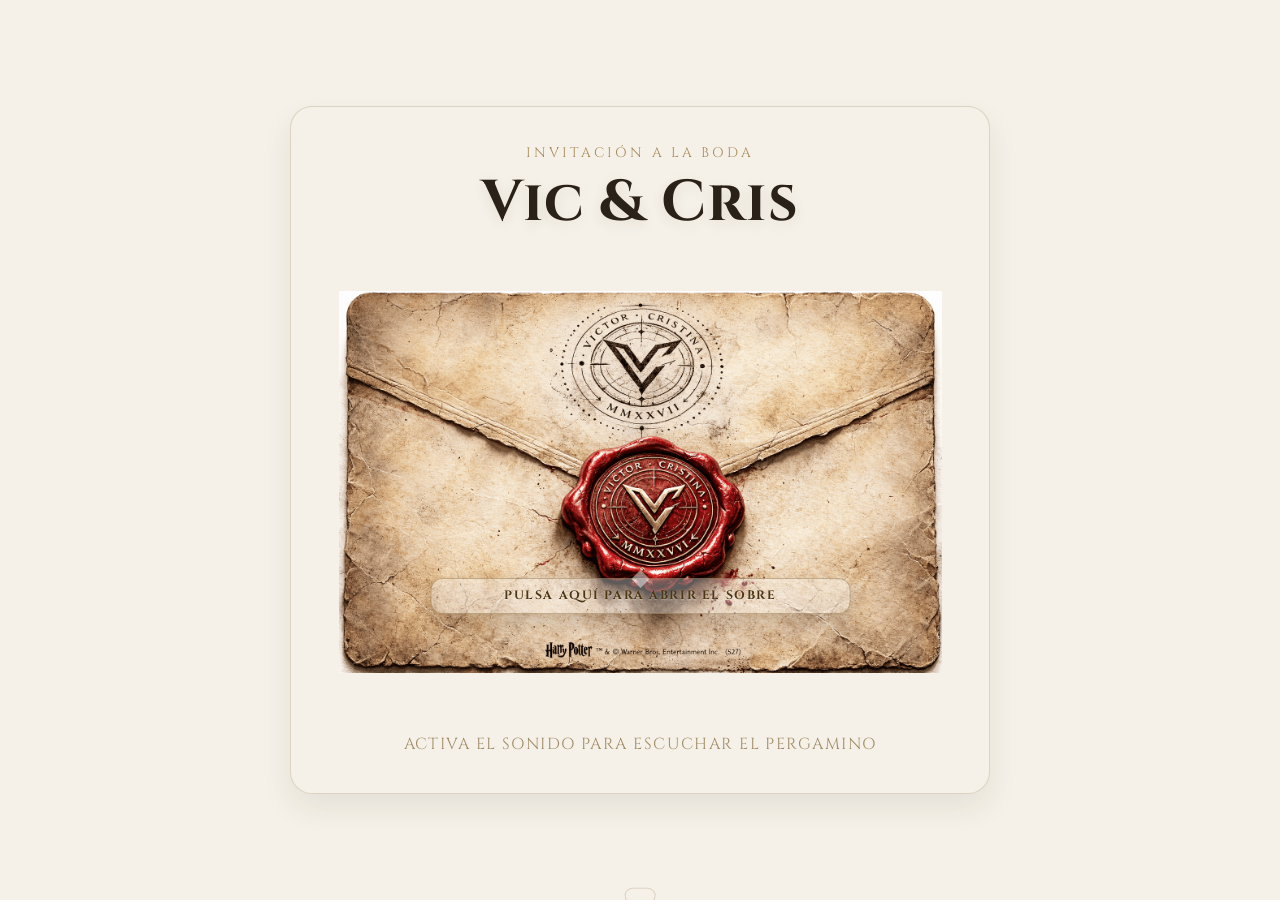
==== commit cf362dbc: "reload cris estatua video and new preview for share links" ====
--- a/index.html
+++ b/index.html
@@ -5,12 +5,19 @@
   <meta charset="UTF-8">
   <meta name="viewport" content="width=device-width, initial-scale=1.0, maximum-scale=5.0, user-scalable=yes">
   <title>Vic &amp; Cris | Invitación</title>
+  <meta name="description" content="Invitación de boda de Vic &amp; Cris en un palacete clásico.">
   <!-- Open Graph (WhatsApp, iMessage, etc.) -->
   <meta property="og:title" content="Vic & Cris – Save the Date">
   <meta property="og:description" content="Invitación de boda en un palacete clásico.">
-  <meta property="og:image" content="https://savethedatevicycris-sys.github.io/savedate/assets/preview.jpg">
-  <meta property="og:url" content="https://savethedatevicycris-sys.github.io/savedate/">
+  <meta property="og:image" content="https://savethedatevicycris-sys.github.io/savethedate/assets/preview-og.jpg">
+  <meta property="og:image:type" content="image/jpeg">
+  <meta property="og:image:width" content="1200">
+  <meta property="og:image:height" content="761">
+  <meta property="og:image:alt" content="Invitación de boda de Vic &amp; Cris">
+  <meta property="og:url" content="https://savethedatevicycris-sys.github.io/savethedate/">
   <meta property="og:type" content="website">
+  <meta property="og:site_name" content="Vic &amp; Cris">
+  <meta property="og:locale" content="es_ES">
 
   <!-- Para iPhone / Apple -->
   <meta name="apple-mobile-web-app-title" content="Vic & Cris">
@@ -19,7 +26,8 @@
   <meta name="twitter:card" content="summary_large_image">
   <meta name="twitter:title" content="Vic & Cris – Save the Date">
   <meta name="twitter:description" content="Invitación de boda en un palacete clásico.">
-  <meta name="twitter:image" content="https://savethedatevicycris-sys.github.io/savedate/assets/preview.jpg">
+  <meta name="twitter:image" content="https://savethedatevicycris-sys.github.io/savethedate/assets/preview-og.jpg">
+  <meta name="twitter:image:alt" content="Invitación de boda de Vic &amp; Cris">
   <link rel="preconnect" href="https://fonts.googleapis.com">
   <link rel="preconnect" href="https://fonts.gstatic.com" crossorigin>
   <link
@@ -137,14 +145,15 @@
       <div class="couple-photos">
         <figure class="couple-photo-card couple-photo-card--video">
           <div class="couple-photo-window">
-            <video id="introVideoVic" muted playsinline preload="auto" aria-label="Video estatua de Vic">
+            <video id="introVideoVic" muted playsinline webkit-playsinline preload="auto"
+              aria-label="Video estatua de Vic">
               <source src="assets/gallery/Video%20estatua%20Vic.mp4" type="video/mp4">
             </video>
           </div>
         </figure>
         <figure class="couple-photo-card couple-photo-card--video">
           <div class="couple-photo-window">
-            <video id="introVideoCris" muted playsinline preload="auto"
+            <video id="introVideoCris" muted playsinline webkit-playsinline preload="auto"
               poster="assets/gallery/intro-video-cris-poster.jpg" aria-label="Video estatua de Cris">
               <source src="assets/gallery/Video%20estatua%20Cris.mp4" type="video/mp4">
             </video>
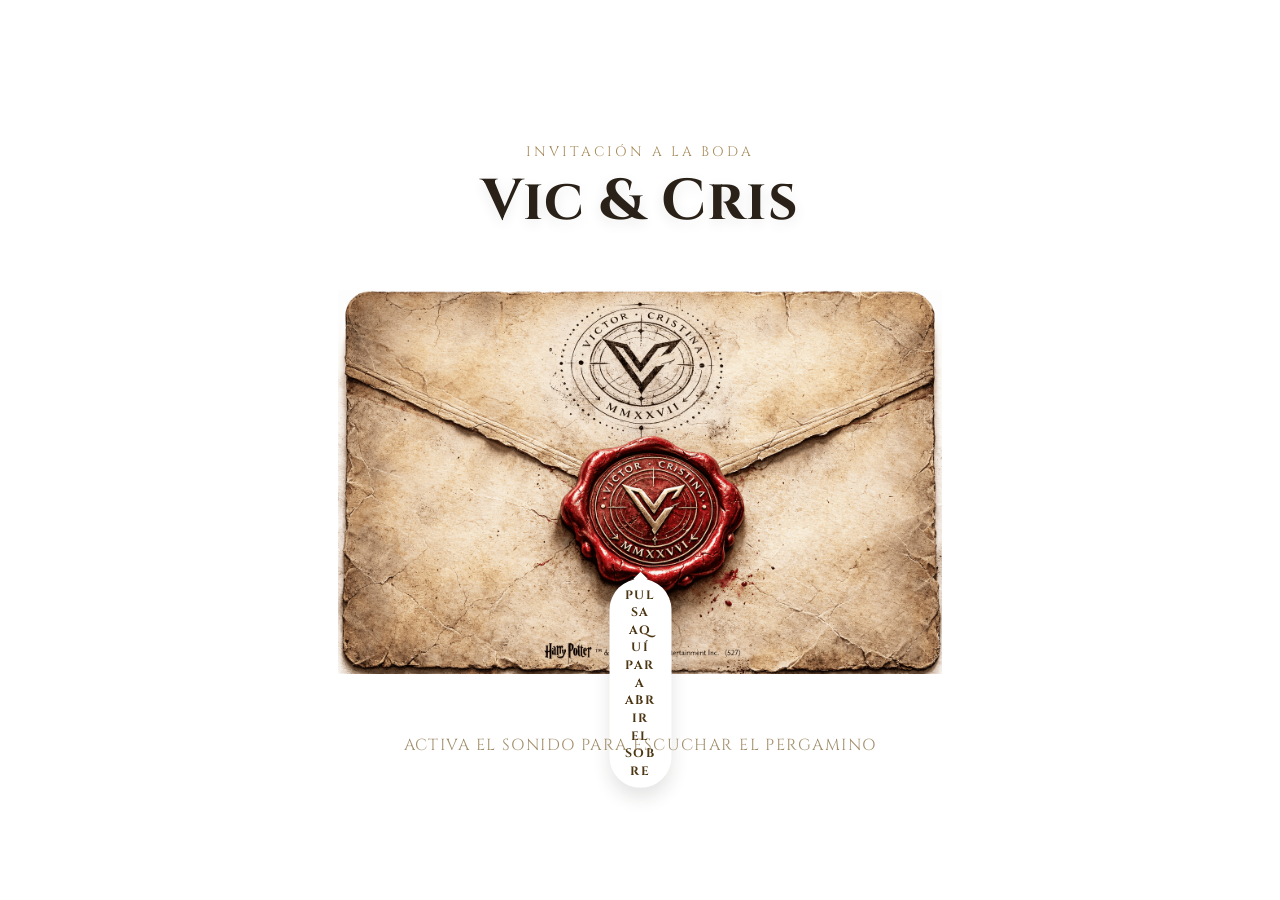
==== commit 442485bf: "change answers form and intro preview" ====
--- a/index.html
+++ b/index.html
@@ -31,7 +31,7 @@
   <link rel="preconnect" href="https://fonts.googleapis.com">
   <link rel="preconnect" href="https://fonts.gstatic.com" crossorigin>
   <link
-    href="https://fonts.googleapis.com/css2?family=Cinzel:wght@500;600;700&amp;family=Crimson+Pro:ital,wght@0,400;0,500;0,600;0,700;1,400;1,500;1,600;1,700&amp;family=Great+Vibes&amp;display=swap"
+    href="https://fonts.googleapis.com/css2?family=Cinzel:wght@500;600;700&amp;family=Crimson+Pro:ital,wght@0,400;0,500;0,600;0,700;1,400;1,500;1,600;1,700&amp;family=Great+Vibes&amp;family=Source+Sans+3:ital,wght@0,400;0,500;0,600;0,700;1,400;1,500;1,600&amp;display=swap"
     rel="stylesheet">
   <link rel="stylesheet" href="styles.css">
   <script defer src="script.js"></script>
@@ -55,8 +55,8 @@
       <div class="envelope-stage">
         <div class="gate-envelope" id="gateEnvelope">
           <img class="gate-frame is-visible" data-frame="closed" src="assets/gate/envelope-closed.png" alt="">
-          <img class="gate-frame" data-frame="opening" src="assets/gate/envelope-opening.png" alt="">
-          <img class="gate-frame" data-frame="open" src="assets/gate/envelope-open.png" alt="">
+          <img class="gate-frame" data-frame="opening" data-src="assets/gate/envelope-opening.png" alt="">
+          <img class="gate-frame" data-frame="open" data-src="assets/gate/envelope-open.png" alt="">
           <button id="gateSealHitArea" class="gate-seal-hit-area" type="button" aria-label="Abrir sobre"
             aria-describedby="gateSealTooltip"></button>
           <div id="gateSealHint" class="gate-seal-hint" aria-hidden="true">
@@ -73,15 +73,16 @@
     </section>
   </div>
 
-  <audio id="paperAudio" preload="auto" playsinline>
+  <audio id="paperAudio" preload="none" playsinline>
     <source src="assets/audio/paper-crinkle.mp3" type="audio/mpeg">
   </audio>
-  <audio id="ambientAudio" src="assets/audio/ambient-scroll.mp3" loop preload="auto" playsinline hidden></audio>
+  <audio id="ambientAudio" src="assets/audio/ambient-scroll.mp3" loop preload="none" playsinline hidden></audio>
 
   <main id="mainContent" class="site" hidden>
     <header class="hero" id="inicio">
       <div class="hero-video" aria-hidden="true">
-        <video id="heroVideo" muted playsinline preload="auto" poster="assets/gallery/palace-main.jpg">
+        <div id="heroVideoPreview" class="video-preview-frame hero-video-preview is-visible" aria-hidden="true"></div>
+        <video id="heroVideo" muted playsinline webkit-playsinline preload="metadata" poster="assets/gallery/hero-video-first-frame.jpg">
           <source src="assets/gallery/Save%20the%20date%20-%20video.mp4" type="video/mp4">
         </video>
       </div>
@@ -89,13 +90,15 @@
 
       <div class="hero-inner container">
         <div class="burger-nav" id="burgerNav">
-          <button class="burger-toggle" id="burgerToggle" type="button" aria-label="Abrir menú" aria-expanded="false"
+          <button class="burger-toggle" id="burgerToggle" type="button" aria-label="Abrir menú de secciones"
+            aria-expanded="false"
             aria-controls="burgerMenuPanel">
             <span class="burger-toggle-icon" aria-hidden="true">
               <span class="burger-toggle-line"></span>
               <span class="burger-toggle-line"></span>
               <span class="burger-toggle-line"></span>
             </span>
+            <span class="burger-toggle-label">Menú</span>
           </button>
           <nav class="hero-nav burger-menu-panel" id="burgerMenuPanel" aria-label="Navegación principal">
             <a href="#bienvenida">CARTA DE INVITACIÓN</a>
@@ -118,7 +121,7 @@
     <section class="section container title-card" id="titleCard" aria-label="Tarjeta de título" data-reveal>
       <div class="card">
         <div class="title-card-media">
-          <img id="titleCardImage" src="assets/gallery/hiedras_loop_frames/frame_00.png" alt="Vic & Cris"
+          <img id="titleCardImage" src="assets/gallery/title-vic-cris.png" alt="Vic & Cris"
             class="title-card-img" loading="eager" draggable="false">
           <canvas id="titleCardWritingCanvas" class="title-card-writing-canvas" aria-hidden="true"></canvas>
         </div>
@@ -145,17 +148,19 @@
       <div class="couple-photos">
         <figure class="couple-photo-card couple-photo-card--video">
           <div class="couple-photo-window">
-            <video id="introVideoVic" muted playsinline webkit-playsinline preload="auto"
-              aria-label="Video estatua de Vic">
-              <source src="assets/gallery/Video%20estatua%20Vic.mp4" type="video/mp4">
+            <video id="introVideoVic" muted playsinline webkit-playsinline preload="none"
+              poster="assets/gallery/intro-video-vic-poster.jpg" aria-label="Video estatua de Vic">
+              <source data-src="assets/gallery/Video%20estatua%20Vic.mp4" type="video/mp4">
             </video>
+            <div id="introVideoVicPreview" class="video-preview-frame is-visible" aria-hidden="true"
+              style="background-image: url('assets/gallery/intro-video-vic-poster.jpg');"></div>
           </div>
         </figure>
         <figure class="couple-photo-card couple-photo-card--video">
           <div class="couple-photo-window">
-            <video id="introVideoCris" muted playsinline webkit-playsinline preload="auto"
+            <video id="introVideoCris" muted playsinline webkit-playsinline preload="none"
               poster="assets/gallery/intro-video-cris-poster.jpg" aria-label="Video estatua de Cris">
-              <source src="assets/gallery/Video%20estatua%20Cris.mp4" type="video/mp4">
+              <source data-src="assets/gallery/Video%20estatua%20Cris.mp4" type="video/mp4">
             </video>
             <div id="introVideoCrisPreview" class="video-preview-frame is-visible" aria-hidden="true"
               style="background-image: url('assets/gallery/intro-video-cris-poster.jpg');"></div>
@@ -236,6 +241,7 @@
               <small>Segundos</small>
             </article>
           </div>
+          <p class="countdown-note">Cuenta atrás calculada con la hora peninsular española (Europe/Madrid).</p>
         </div>
       </div>
     </section>
@@ -262,7 +268,8 @@
         <div class="actions-row">
           <a class="btn btn-secondary" id="mapsLink" href="https://maps.app.goo.gl/fYbpdiKATBsvNCby6" target="_blank"
             rel="noopener">Ver en Google Maps</a>
-          <button class="btn btn-ghost" type="button" data-copy-key="eventAddress">Copiar dirección</button>
+          <button class="btn btn-ghost" type="button" data-copy-key="eventAddress"
+            data-copy-success-label="¡Copiado! ✓">Copiar dirección</button>
         </div>
       </div>
     </section>
@@ -301,42 +308,84 @@
     </section>
 
     <section class="section container gift-image-section gift-image-section--guest-stay" id="regalo-invitados"
-      data-reveal aria-labelledby="guestStayGiftTitle">
+      data-reveal data-guest-gift-state="idle" aria-labelledby="guestStayGiftTitle">
       <h2 class="sr-only" id="guestStayGiftTitle">Regalo para los invitados</h2>
-      <img class="gift-floating-image gift-floating-image--guest-stay" src="assets/gallery/regalo_para_invitados.png"
-        alt="Nuestro regalo para vosotros: una noche en el palacete, por nuestra cuenta. La estancia de una noche para la persona invitada y sus acompa&ntilde;antes en este d&iacute;a. Queremos que os olvid&eacute;is de todo, sobre todo de conducir, y disfrut&eacute;is la experiencia al m&aacute;ximo."
-        loading="lazy" decoding="async" />
-    </section>
-
-    <section class="section container" id="alojamiento" data-reveal>
-      <p class="section-kicker">Alojamiento</p>
-      <h2>Habitaciones en el palacete</h2>
-
-      <article class="palace-card">
-        <figure class="palace-media">
-          <img id="palaceImage" src="assets/gallery/habitaciones_palacete.jpg" alt="Vista principal del palacete"
-            loading="lazy">
-        </figure>
-
-        <div class="palace-content">
-          <h3 id="venueName">Hotel Palacete De La Ochava</h3>
-          <p class="palace-address" id="venueAddressCard">Calle Alcalá, 65, C. Miguel de Cervantes, 11, 28511
-            Valdilecha, Madrid</p>
-          <p class="palace-stay-note">
-            El alojamiento y la estancia en el hotel desde las 15:00h del s&aacute;bado 26 de junio del 2027 hasta las
-            14:00h del domingo 27 de junio del 2027 es completamente <strong>GRATUITA</strong>. Recibir&eacute;is la
-            llave de vuestra habitaci&oacute;n en la recepci&oacute;n del hotel. Cada habitaci&oacute;n tiene asignados
-            los invitados.
-          </p>
-          <div class="actions-row">
-            <a class="btn btn-secondary" id="palaceWebsiteLink"
-              href="https://www.hotelpalaceteochava.com/el-palacete-de-la-ochava/#hotel" target="_blank"
-              rel="noopener">Ver habitaciones / web del palacete</a>
-            <a class="btn btn-ghost" id="palaceMapsLink" href="https://maps.app.goo.gl/fYbpdiKATBsvNCby6"
-              target="_blank" rel="noopener">Cómo llegar</a>
-          </div>
-        </div>
-      </article>
+      <div class="guest-gift-loop-scene">
+        <button class="guest-gift-loop-trigger" id="guestStayGiftTrigger" type="button"
+          aria-label="Abrir regalo para invitados"
+          data-src-closed="assets/gallery/regalo_invitados_loop_frames/regalo_para_invitados_cerrado.png"
+          data-src-opening="assets/gallery/regalo_invitados_loop_frames/regalo_para_invitados_abriendo.png"
+          data-src-open="assets/gallery/regalo_invitados_loop_frames/regalo_para_invitados.png">
+          <span class="guest-gift-loop-bubble" aria-hidden="true">Haz click aqu&iacute;</span>
+          <span class="sr-only">Haz click aqu&iacute; para abrir el regalo para invitados.</span>
+          <span class="guest-gift-loop-frame">
+            <span class="guest-gift-loop-float">
+              <img class="guest-gift-loop-image" id="guestStayGiftImage"
+                src="assets/gallery/regalo_invitados_loop_frames/regalo_para_invitados_cerrado.png" alt=""
+                loading="lazy" decoding="async" />
+            </span>
+          </span>
+        </button>
+      </div>
+    </section>
+
+    <section class="section container palace-discovery-section" id="alojamiento" data-reveal
+      data-room-discovery-state="locked" hidden>
+      <div class="palace-discovery-details" id="palaceDiscoveryDetails">
+        <div class="palace-discovery-summary" id="palaceDiscoverySummary">
+          <button class="palace-discovery-summary-toggle" id="palaceDiscoveryToggle" type="button"
+            aria-expanded="false" aria-controls="palaceDiscoveryContent">
+            <span class="palace-discovery-summary-icon" aria-hidden="true">
+              <img src="assets/gallery/icon-llave-antigua.png" alt="" loading="lazy" decoding="async" />
+            </span>
+            <span class="sr-only">Abrir detalles de la habitaci&oacute;n</span>
+          </button>
+          <span class="palace-discovery-summary-copy">
+            <span class="palace-discovery-summary-kicker">Pista desbloqueada</span>
+            <span class="palace-discovery-summary-label" id="palaceDiscoveryLabel"
+              data-collapsed-label="Pulsa la llave para descubrir la habitaci&oacute;n donde te alojar&aacute;s"
+              data-expanded-label="Pulsa la llave para volver a ocultar los detalles de tu habitaci&oacute;n">
+              Pulsa la llave para descubrir la habitaci&oacute;n donde te alojar&aacute;s
+            </span>
+          </span>
+        </div>
+
+        <div class="palace-discovery-content" id="palaceDiscoveryContent" role="region"
+          aria-labelledby="palaceDiscoveryLabel" aria-hidden="true">
+          <div class="palace-discovery-content-inner">
+            <div class="palace-discovery-body">
+              <p class="section-kicker">Alojamiento</p>
+              <h2>Habitaciones en el palacete</h2>
+
+              <article class="palace-card">
+                <figure class="palace-media">
+                  <img id="palaceImage" src="assets/gallery/habitaciones_palacete.jpg"
+                    alt="Vista principal del palacete" loading="lazy">
+                </figure>
+
+                <div class="palace-content">
+                  <h3 id="venueName">Hotel Palacete De La Ochava</h3>
+                  <p class="palace-address" id="venueAddressCard">Calle Alcalá, 65, C. Miguel de Cervantes, 11, 28511
+                    Valdilecha, Madrid</p>
+                  <p class="palace-stay-note">
+                    El alojamiento y la estancia en el hotel desde las 15:00h del s&aacute;bado 26 de junio del 2027
+                    hasta las 13:00h del domingo 27 de junio del 2027 es completamente
+                    <strong>GRATUITA</strong>. Recibir&eacute;is la llave de vuestra habitaci&oacute;n en la
+                    recepci&oacute;n del hotel. Cada habitaci&oacute;n tiene asignados los invitados.
+                  </p>
+                  <div class="actions-row">
+                    <a class="btn btn-secondary" id="palaceWebsiteLink"
+                      href="https://www.hotelpalaceteochava.com/el-palacete-de-la-ochava/#hotel" target="_blank"
+                      rel="noopener">Ver habitaciones / web del palacete</a>
+                    <a class="btn btn-ghost" id="palaceMapsLink" href="https://maps.app.goo.gl/fYbpdiKATBsvNCby6"
+                      target="_blank" rel="noopener">Cómo llegar</a>
+                  </div>
+                </div>
+              </article>
+            </div>
+          </div>
+        </div>
+      </div>
     </section>
 
     <section class="section container" id="lugar" data-reveal>
@@ -375,20 +424,19 @@
       <img class="gift-floating-image" src="assets/gallery/regalo_boda.png"
         alt="Lo m&aacute;s importante para nosotros es compartir este d&iacute;a con vosotros. Si quer&eacute;is hacernos un regalo, cualquier aportaci&oacute;n para nuestro futuro hogar ser&aacute; recibida con much&iacute;sima ilusi&oacute;n."
         loading="lazy" decoding="async" />
-      <div class="gift-mini-grid" aria-label="Opciones para el regalo">
-        <article class="gift-mini-card">
+      <article class="gift-envelope-card" aria-label="Opciones para el regalo">
+        <p class="gift-envelope-kicker">Opciones para el regalo</p>
+        <div class="gift-envelope-copy">
           <p>Habrá sobres disponibles durante el evento de la boda para los regalos en efectivo.</p>
-        </article>
-        <article class="gift-mini-card">
           <p>Si preferís realizar la aportación por transferencia, por favor, consultarnos el IBAN.</p>
-        </article>
-      </div>
+        </div>
+      </article>
     </section>
 
     <section class="section container" id="rsvp" data-reveal>
       <p class="section-kicker">Confirma tu asistencia</p>
       <h2>Confirmación de asistencia a la boda</h2>
-      <p class="muted">Si el formulario no carga, ábrelo en una pestaña nueva.</p>
+      <p class="muted" id="rsvpStatus">Puedes confirmarlo aquí mismo o abrir el formulario en una pestaña nueva.</p>
       <div class="actions-row">
         <a class="btn btn-secondary" id="rsvpViewLink" href="#" target="_blank" rel="noopener">Abrir formulario de
           confirmación</a>
@@ -400,28 +448,10 @@
       </div>
     </section>
 
-    <section class="section container" id="qna" data-reveal>
-      <p class="section-kicker">Dudas</p>
-      <h2>¿Tienes alguna pregunta?</h2>
-      <p class="muted">Déjanos tu consulta en el formulario y te responderemos lo antes posible.</p>
-      <div class="actions-row">
-        <a class="btn btn-secondary" id="qnaViewLink" href="#" target="_blank" rel="noopener">Abrir en nueva pestaña</a>
-      </div>
-      <div class="embed-wrap">
-        <iframe id="qnaEmbed" title="Formulario de preguntas para los novios" loading="lazy" src="about:blank"
-          referrerpolicy="no-referrer-when-downgrade"></iframe>
-      </div>
-    </section>
-
     <section class="section container" id="faq" data-reveal>
       <p class="section-kicker">FAQ</p>
       <h2>Preguntas frecuentes</h2>
-      <button class="faq-toggle-btn" id="faqToggleBtn" type="button" aria-expanded="false" aria-controls="faqListWrap">
-        Haz clic aquí para desplegar el listado de preguntas frecuentes
-      </button>
-      <div class="faq-list-wrap" id="faqListWrap" hidden>
-        <div class="faq-list" id="faqList"></div>
-      </div>
+      <div class="faq-list" id="faqList"></div>
     </section>
 
     <footer class="section signature container" data-reveal>
@@ -430,6 +460,7 @@
       <img class="signature-seal" src="assets/gallery/seal-red.png" alt="Sello rojo decorativo de Vic y Cris"
         loading="lazy">
     </footer>
+
   </main>
 
   <aside class="lightbox" id="lightbox" hidden>
--- a/styles.css
+++ b/styles.css
@@ -1,11 +1,15 @@
 :root {
   --bg-ivory: #f6f1e8;
+  --white-soft: #fcf8f1;
   --paper: var(--bg-ivory);
   --page-bg: var(--paper);
   --ink: #2a2218;
   --ink-muted: #5f513f;
   --gold: #8b7348;
   --gold-strong: #a78b5a;
+  --forest: #314435;
+  --forest-strong: #24352a;
+  --forest-soft: rgba(49, 68, 53, 0.12);
   --line: rgba(139, 115, 72, 0.24);
   --card-bg: var(--paper);
   --bg: var(--paper);
@@ -19,7 +23,8 @@
   --radius-md: 16px;
   --radius-sm: 12px;
   --font-display: "Cinzel", serif;
-  --font-body: "Crimson Pro", serif;
+  --font-body: "Source Sans 3", sans-serif;
+  --font-body-serif: "Crimson Pro", serif;
   --font-script: "Great Vibes", cursive;
   /*
     Ajuste fino del sello del sobre (alineación del overlay).
@@ -35,21 +40,28 @@
   box-sizing: border-box;
 }
 
+html {
+  scroll-behavior: smooth;
+  scroll-padding-top: 6.75rem;
+}
+
 html,
 body {
   margin: 0;
   padding: 0;
-  background: var(--bg-ivory) !important;
+  background: var(--page-bg) !important;
 }
 
 body {
   min-height: 100vh;
   font-family: var(--font-body);
-  font-style: italic;
+  font-style: normal;
   color: var(--ink);
   line-height: 1.6;
-  background: var(--bg-ivory) !important;
+  background: var(--page-bg) !important;
   overflow-x: hidden;
+  text-rendering: optimizeLegibility;
+  -webkit-font-smoothing: antialiased;
 }
 
 body.is-locked,
@@ -293,6 +305,7 @@
   justify-content: center;
   cursor: pointer;
   font: inherit;
+  font-style: normal;
   font-weight: 600;
   letter-spacing: 0.01em;
   color: var(--gold);
@@ -316,14 +329,17 @@
 }
 
 .btn-primary {
-  color: var(--gold);
-  background: var(--paper);
-  border-color: var(--line);
-  box-shadow: 0 8px 16px rgba(140, 107, 46, 0.08);
+  color: var(--white-soft);
+  background: var(--forest);
+  border-color: var(--forest);
+  box-shadow: 0 10px 24px rgba(49, 68, 53, 0.18);
 }
 
 .btn-primary:hover {
-  box-shadow: 0 10px 20px rgba(140, 107, 46, 0.14);
+  background: var(--forest-strong);
+  color: var(--white-soft);
+  border-color: var(--forest-strong);
+  box-shadow: 0 12px 26px rgba(36, 53, 42, 0.22);
 }
 
 .btn-secondary {
@@ -345,9 +361,13 @@
 }
 
 .btn.is-copied {
-  border-color: var(--gold);
-  color: var(--gold);
-  background: rgba(140, 107, 46, 0.12);
+  border-color: var(--forest);
+  color: var(--forest);
+  background: var(--forest-soft);
+}
+
+main [id] {
+  scroll-margin-top: 6.75rem;
 }
 
 .site {
@@ -552,13 +572,13 @@
 .gate-panel {
   position: relative;
   width: min(700px, 100%);
-  border-radius: 22px;
-  border: 1px solid var(--line);
-  background: var(--paper);
-  box-shadow: var(--shadow-strong);
+  border-radius: 0;
+  border: 0;
+  background: transparent;
+  box-shadow: none;
   padding: clamp(1.1rem, 3.2vw, 2.2rem);
   text-align: center;
-  overflow: hidden;
+  overflow: visible;
   z-index: 1;
   transform-style: preserve-3d;
   will-change: transform;
@@ -592,6 +612,9 @@
   position: relative;
   z-index: 1;
   margin-bottom: 1.35rem;
+  font-family: var(--font-display);
+  font-style: normal;
+  font-weight: 700;
   font-size: clamp(2.2rem, 6.5vw, 3.6rem);
   text-shadow: 0 4px 14px rgba(42, 34, 24, 0.09);
 }
@@ -617,7 +640,7 @@
     transform var(--frame-duration) ease-in-out,
     filter var(--frame-duration) ease-in-out,
     box-shadow var(--frame-duration) ease-in-out;
-  box-shadow: 0 18px 40px rgba(42, 34, 24, 0.1);
+  box-shadow: none;
   overflow: visible;
 }
 
@@ -652,7 +675,7 @@
 }
 
 .gate-envelope::before {
-  content: "";
+  content: none;
   position: absolute;
   inset: 5% 7% -8%;
   pointer-events: none;
@@ -680,7 +703,7 @@
 
 .gate-envelope.is-phase-2 {
   transform: translateY(-8px);
-  box-shadow: 0 20px 44px rgba(42, 34, 24, 0.12);
+  box-shadow: none;
 }
 
 .gate-envelope.is-phase-1 {
@@ -729,11 +752,11 @@
   left: 50%;
   top: calc(100% + clamp(0.4rem, 1.4vw, 0.8rem));
   transform: translate(-50%, -8px);
-  width: min(420px, calc(100vw - clamp(2.4rem, 9vw, 4.2rem)));
-  max-width: none;
-  border: 1px solid rgba(130, 101, 53, 0.44);
-  border-radius: 12px;
-  background: rgba(255, 255, 255, 0.35);
+  width: fit-content;
+  max-width: calc(100vw - clamp(2.4rem, 9vw, 4.2rem));
+  border: 0;
+  border-radius: 999px;
+  background: #fff;
   -webkit-backdrop-filter: none;
   backdrop-filter: none;
   color: #4d3613;
@@ -745,8 +768,8 @@
   text-transform: uppercase;
   line-height: 1.45;
   padding: 0.5rem 0.86rem;
-  box-shadow: 0 10px 18px rgba(42, 34, 24, 0.16);
-  text-shadow: 0 1px 2px rgba(255, 255, 255, 0.5);
+  box-shadow: 0 10px 18px rgba(42, 34, 24, 0.12);
+  text-shadow: none;
   opacity: 0;
   transition: opacity 210ms ease, transform 210ms ease;
   pointer-events: none;
@@ -763,11 +786,9 @@
   position: absolute;
   left: 50%;
   top: 0;
-  width: 12px;
-  height: 12px;
-  background: rgba(255, 255, 255, 0.48);
-  border-left: 1px solid rgba(130, 101, 53, 0.32);
-  border-top: 1px solid rgba(130, 101, 53, 0.32);
+  width: 10px;
+  height: 10px;
+  background: #fff;
   transform: translate(-50%, -50%) rotate(45deg);
 }
 
@@ -780,7 +801,7 @@
 @supports not ((backdrop-filter: blur(2px)) or (-webkit-backdrop-filter: blur(2px))) {
   .gate-tooltip,
   .open-tooltip {
-    background: rgba(255, 255, 255, 0.56);
+    background: #fff;
   }
 }
 
@@ -879,6 +900,7 @@
   --hero-bottom-frame-shift: -41.5%;
   --hero-bottom-frame-height: clamp(108px, 18vw, 148px);
   --hero-bottom-frame-padding-top: clamp(54px, 7vh, 74px);
+  --hero-video-poster: url("assets/gallery/hero-video-first-frame.jpg");
   position: relative;
   z-index: 4;
   min-height: clamp(380px, 55vh, 720px);
@@ -899,7 +921,7 @@
   opacity: 0;
   background:
     linear-gradient(180deg, rgba(246, 241, 232, 0.04) 0%, rgba(246, 241, 232, 0.28) 100%),
-    url("assets/gallery/palace-main.jpg") center 42% / cover no-repeat;
+    var(--hero-video-poster) center 42% / cover no-repeat;
   transition: opacity 220ms ease;
 }
 
@@ -918,12 +940,24 @@
   background: transparent;
 }
 
+.hero-video .video-preview-frame {
+  border-radius: 0;
+}
+
+.hero-video-preview {
+  background-image: var(--hero-video-poster);
+  background-position: center 42%;
+}
+
 .hero-video video {
+  position: relative;
+  z-index: 1;
   display: block;
   width: 100%;
   height: 100%;
   object-fit: cover;
   object-position: center 42%;
+  background: transparent;
   filter: saturate(1.02) contrast(0.99) brightness(1.1);
 }
 
@@ -981,10 +1015,9 @@
 
 .burger-nav {
   position: fixed;
-  left: calc(env(safe-area-inset-left, 0px) + clamp(0.6rem, 2vw, 1.2rem));
-  bottom: calc(env(safe-area-inset-bottom, 0px) + clamp(0.6rem, 2vw, 1rem));
-  top: auto;
-  transform: none;
+  top: calc(env(safe-area-inset-top, 0px) + clamp(0.75rem, 2vw, 1rem));
+  right: calc(env(safe-area-inset-right, 0px) + clamp(0.75rem, 2vw, 1rem));
+  left: auto;
   z-index: 88;
   width: fit-content;
 }
@@ -993,9 +1026,9 @@
   display: inline-flex;
   align-items: center;
   justify-content: center;
-  width: 3rem;
-  height: 3rem;
-  padding: 0;
+  gap: 0.6rem;
+  min-height: 3rem;
+  padding: 0.72rem 1rem;
   border: 1px solid var(--line);
   border-radius: 999px;
   background: var(--card-bg);
@@ -1020,6 +1053,16 @@
 .burger-toggle-icon {
   display: grid;
   gap: 4px;
+}
+
+.burger-toggle-label {
+  font-family: var(--font-display);
+  font-size: 0.9rem;
+  font-style: normal;
+  font-weight: 600;
+  letter-spacing: 0.08em;
+  text-transform: uppercase;
+  line-height: 1;
 }
 
 .burger-toggle-line {
@@ -1112,6 +1155,24 @@
   position: relative;
   border-radius: 0;
   overflow: visible;
+  transform-origin: center center;
+  transition:
+    transform 940ms cubic-bezier(0.18, 1, 0.32, 1),
+    opacity 720ms cubic-bezier(0.22, 1, 0.36, 1),
+    filter 940ms cubic-bezier(0.18, 1, 0.32, 1);
+  will-change: transform, opacity, filter;
+}
+
+.title-card.has-zoom-reveal .title-card-media {
+  opacity: 0;
+  transform: scale(0.58);
+  filter: blur(12px);
+}
+
+.title-card.has-zoom-reveal.is-zoom-reveal-active .title-card-media {
+  opacity: 1;
+  transform: scale(1);
+  filter: blur(0);
 }
 
 .title-card-img,
@@ -1227,9 +1288,9 @@
   box-shadow: 0 12px 26px rgba(42, 34, 24, 0.08);
   backdrop-filter: blur(6px);
   position: absolute;
-  left: 0;
-  bottom: calc(100% + 0.55rem);
-  top: auto;
+  right: 0;
+  top: calc(100% + 0.55rem);
+  bottom: auto;
   z-index: 40;
   overflow-y: auto;
   opacity: 0;
@@ -1253,6 +1314,7 @@
   padding: 0.48rem 0.9rem;
   background: var(--paper);
   color: var(--gold);
+  box-shadow: inset 0 1px 0 rgba(255, 255, 255, 0.58);
   font-family: var(--font-display);
   font-style: normal;
   font-weight: 600;
@@ -1261,14 +1323,29 @@
   text-transform: uppercase;
   width: 100%;
   text-align: center;
-  transition: border-color 0.2s ease, transform 0.2s ease, background-color 0.2s ease, color 0.2s ease;
-}
-
-.hero-nav a:hover {
-  border-color: var(--gold);
-  background: rgba(140, 107, 46, 0.08);
-  color: var(--gold);
+  transition:
+    border-color 0.2s ease,
+    transform 0.2s ease,
+    background-color 0.2s ease,
+    color 0.2s ease,
+    box-shadow 0.2s ease;
+}
+
+.hero-nav a:hover,
+.hero-nav a:active,
+.hero-nav a:focus-visible,
+.hero-nav a[aria-current="location"] {
+  border-color: rgba(139, 115, 72, 0.7);
+  background: linear-gradient(180deg, rgba(140, 107, 46, 0.16) 0%, rgba(140, 107, 46, 0.24) 100%);
+  color: #6d542d;
+  box-shadow: inset 0 1px 0 rgba(255, 252, 247, 0.62), 0 8px 18px rgba(42, 34, 24, 0.08);
   transform: translateY(-1px);
+}
+
+.countdown-note {
+  margin-top: 0.95rem;
+  margin-bottom: 0;
+  font-size: 0.98rem;
 }
 
 .intro-section {
@@ -1733,6 +1810,7 @@
 }
 
 .intro-photos-section {
+  --intro-photos-stack-overlap: clamp(-3.2rem, -6vw, -1.6rem);
   width: min(480px, calc(100vw - 0.55rem), calc((100svh - 1.5rem) * 0.64));
   margin: clamp(0.7rem, 2.2vw, 1.35rem) auto;
   padding: 0;
@@ -1763,7 +1841,7 @@
 }
 
 .intro-photos-section .couple-photo-card--video + .couple-photo-card--video {
-  margin-top: clamp(-3.2rem, -6vw, -1.6rem);
+  margin-top: var(--intro-photos-stack-overlap);
 }
 
 .love-story-section {
@@ -1795,16 +1873,47 @@
   margin-inline: auto;
 }
 
+.intro-copy p,
 .love-story-copy p {
-  margin: 0;
   font-family: var(--font-body);
   font-style: italic;
   font-weight: 500;
-  font-size: clamp(1.12rem, 1.85vw, 1.44rem);
   line-height: 1.7;
   letter-spacing: 0.015em;
   color: #4d3c27;
   text-wrap: pretty;
+}
+
+.countdown-note,
+.address,
+.palace-address,
+.palace-stay-note,
+.muted,
+.program-slide-description,
+.gallery-float-caption,
+.service-body p,
+.gift-home-copy,
+.gift-method-note,
+.gift-envelope-note,
+.privacy-note,
+.gift-thanks-note,
+.gift-envelope-copy p,
+.faq-answer,
+.service-modal-lead,
+.service-modal-copy p,
+.service-modal-highlights {
+  font-family: var(--font-body);
+  font-style: italic;
+  font-weight: 500;
+  line-height: 1.7;
+  letter-spacing: 0.015em;
+  color: #4d3c27;
+  text-wrap: pretty;
+}
+
+.love-story-copy p {
+  margin: 0;
+  font-size: clamp(1.12rem, 1.85vw, 1.44rem);
 }
 
 .love-story-copy p + p {
@@ -2301,7 +2410,230 @@
 .address,
 .palace-address {
   font-size: 1.25rem;
-  color: var(--ink);
+  line-height: 1.55;
+}
+
+.palace-discovery-section {
+  border: 0;
+  background: transparent;
+  box-shadow: none;
+  margin: clamp(-0.55rem, -2vw, -0.2rem) auto 2.4rem;
+  padding: 0 !important;
+  overflow: visible;
+  isolation: isolate;
+}
+
+body.theme-light .section.palace-discovery-section,
+body.theme-light .palace-discovery-section {
+  border: 0 !important;
+  background: transparent !important;
+  box-shadow: none !important;
+}
+
+.palace-discovery-details {
+  width: min(100%, 880px);
+  margin: 0 auto;
+}
+
+.palace-discovery-summary {
+  position: relative;
+  display: grid;
+  grid-template-columns: auto minmax(0, 1fr);
+  gap: clamp(1rem, 3vw, 1.4rem);
+  align-items: center;
+  width: 100%;
+  padding: clamp(1rem, 2.8vw, 1.35rem) clamp(1rem, 3.2vw, 1.45rem);
+  border: 1px solid rgba(111, 84, 48, 0.34);
+  border-radius: 24px;
+  background:
+    linear-gradient(180deg, rgba(255, 251, 244, 0.98) 0%, rgba(246, 237, 222, 0.95) 100%);
+  box-shadow: 0 16px 28px rgba(52, 39, 23, 0.1);
+  transition:
+    border-color 220ms ease,
+    box-shadow 220ms ease,
+    background-color 220ms ease;
+}
+
+.palace-discovery-summary::before {
+  content: "";
+  position: absolute;
+  top: -0.48rem;
+  left: clamp(1.5rem, 10vw, 4rem);
+  width: 1rem;
+  height: 1rem;
+  border-top: 1px solid rgba(111, 84, 48, 0.34);
+  border-left: 1px solid rgba(111, 84, 48, 0.34);
+  background: rgba(255, 249, 240, 0.98);
+  transform: rotate(45deg);
+}
+
+.palace-discovery-section[data-room-discovery-state="ready"] .palace-discovery-summary-toggle {
+  animation: palace-discovery-summary-bob 3.4s ease-in-out infinite;
+}
+
+.palace-discovery-summary:focus-within {
+  border-color: rgba(111, 84, 48, 0.58);
+  box-shadow: 0 20px 34px rgba(52, 39, 23, 0.14);
+}
+
+.palace-discovery-summary:focus-within {
+  outline: 2px solid rgba(111, 84, 48, 0.65);
+  outline-offset: 2px;
+}
+
+.palace-discovery-details.is-open .palace-discovery-summary {
+  animation: none;
+  border-color: rgba(111, 84, 48, 0.54);
+  box-shadow: 0 20px 36px rgba(52, 39, 23, 0.14);
+}
+
+.palace-discovery-summary-toggle {
+  position: relative;
+  display: grid;
+  place-items: center;
+  width: clamp(92px, 17vw, 128px);
+  aspect-ratio: 1;
+  padding: clamp(0.8rem, 2.6vw, 1rem);
+  border: 1px solid rgba(140, 107, 46, 0.22);
+  border-radius: 28px;
+  background:
+    linear-gradient(180deg, rgba(255, 252, 246, 0.98) 0%, rgba(241, 229, 208, 0.94) 100%);
+  box-shadow:
+    0 16px 26px rgba(52, 39, 23, 0.1),
+    inset 0 1px 0 rgba(255, 255, 255, 0.55);
+  cursor: pointer;
+  transform: rotate(-8deg);
+  transition:
+    transform 220ms ease,
+    box-shadow 220ms ease,
+    border-color 220ms ease;
+}
+
+.palace-discovery-summary-toggle::after {
+  content: "+";
+  position: absolute;
+  right: -0.45rem;
+  bottom: -0.45rem;
+  display: grid;
+  place-items: center;
+  width: 2.15rem;
+  height: 2.15rem;
+  border-radius: 999px;
+  border: 1px solid rgba(140, 107, 46, 0.24);
+  background: rgba(255, 248, 236, 0.98);
+  color: var(--gold);
+  font-family: var(--font-display);
+  font-style: normal;
+  font-size: 1.2rem;
+  line-height: 1;
+  box-shadow: 0 10px 18px rgba(52, 39, 23, 0.12);
+}
+
+.palace-discovery-summary-toggle:hover,
+.palace-discovery-summary-toggle:focus-visible {
+  border-color: rgba(111, 84, 48, 0.5);
+  box-shadow:
+    0 22px 32px rgba(52, 39, 23, 0.14),
+    inset 0 1px 0 rgba(255, 255, 255, 0.62);
+  transform: translateY(-2px) rotate(-4deg) scale(1.02);
+}
+
+.palace-discovery-summary-toggle:focus-visible {
+  outline: none;
+}
+
+.palace-discovery-summary-toggle[aria-expanded="true"] {
+  transform: rotate(-2deg);
+}
+
+.palace-discovery-summary-toggle[aria-expanded="true"]:hover,
+.palace-discovery-summary-toggle[aria-expanded="true"]:focus-visible {
+  transform: translateY(-2px) rotate(0deg) scale(1.02);
+}
+
+.palace-discovery-summary-toggle[aria-expanded="true"]::after {
+  content: "−";
+}
+
+.palace-discovery-summary-icon {
+  display: grid;
+  place-items: center;
+  width: 100%;
+  aspect-ratio: 1;
+}
+
+.palace-discovery-summary-icon img {
+  width: 100%;
+  height: auto;
+  object-fit: contain;
+  filter: drop-shadow(0 10px 18px rgba(140, 107, 46, 0.22));
+}
+
+.palace-discovery-summary-copy {
+  display: grid;
+  gap: 0.3rem;
+  padding-right: 0;
+}
+
+.palace-discovery-summary-kicker {
+  font-family: var(--font-display);
+  font-style: normal;
+  text-transform: uppercase;
+  letter-spacing: 0.18em;
+  font-size: 0.72rem;
+  color: var(--gold);
+}
+
+.palace-discovery-summary-label {
+  color: #5a4322;
+  font-size: clamp(1rem, 1.55vw, 1.12rem);
+  font-weight: 600;
+  line-height: 1.45;
+  text-wrap: pretty;
+}
+
+.palace-discovery-content {
+  display: grid;
+  grid-template-rows: 0fr;
+  opacity: 0;
+  visibility: hidden;
+  pointer-events: none;
+  transition:
+    grid-template-rows 620ms cubic-bezier(0.22, 1, 0.36, 1),
+    opacity 360ms ease,
+    margin-top 620ms cubic-bezier(0.22, 1, 0.36, 1),
+    visibility 0s linear 620ms;
+}
+
+.palace-discovery-details.is-open .palace-discovery-content {
+  grid-template-rows: 1fr;
+  opacity: 1;
+  visibility: visible;
+  pointer-events: auto;
+  margin-top: clamp(0.85rem, 2.6vw, 1.2rem);
+  transition:
+    grid-template-rows 620ms cubic-bezier(0.22, 1, 0.36, 1),
+    opacity 360ms ease,
+    margin-top 620ms cubic-bezier(0.22, 1, 0.36, 1),
+    visibility 0s linear 0s;
+}
+
+.palace-discovery-content-inner {
+  min-height: 0;
+  overflow: hidden;
+}
+
+.palace-discovery-body {
+  transform: translateY(-16px);
+  opacity: 0;
+  transition:
+    transform 540ms cubic-bezier(0.22, 1, 0.36, 1),
+    opacity 320ms ease;
+}
+
+.palace-discovery-details.is-open .palace-discovery-body {
+  transform: none;
+  opacity: 1;
 }
 
 .location-card {
@@ -2698,10 +3030,8 @@
 .program-slide-description {
   margin: 0.58rem auto 0;
   max-width: 38ch;
-  color: var(--ink-muted);
   font-size: clamp(1rem, 1.7vw, 1.08rem);
   line-height: 1.65;
-  text-wrap: pretty;
 }
 
 .program-slide.is-active .program-slide-image,
@@ -3070,9 +3400,6 @@
 .palace-stay-note {
   margin: 0.95rem 0 1.15rem;
   font-size: clamp(0.96rem, 1.35vw, 1.04rem);
-  line-height: 1.65;
-  color: var(--ink-muted);
-  text-wrap: pretty;
 }
 
 .palace-stay-note strong {
@@ -3273,8 +3600,6 @@
   text-align: center;
   font-size: clamp(1rem, 1.7vw, 1.08rem);
   line-height: 1.55;
-  color: var(--ink-muted);
-  text-wrap: pretty;
 }
 
 /* Entrada en cascada para ítems de galería. */
@@ -3455,6 +3780,17 @@
   box-shadow: 0 18px 40px rgba(42, 34, 24, 0.1);
 }
 
+@keyframes palace-discovery-summary-bob {
+  0%,
+  100% {
+    transform: translate3d(0, 0, 0);
+  }
+
+  50% {
+    transform: translate3d(0, -6px, 0);
+  }
+}
+
 .service-body {
   padding: 0.9rem;
   display: grid;
@@ -3468,7 +3804,6 @@
 
 .service-body p {
   margin: 0;
-  color: var(--ink-muted);
 }
 
 .service-price {
@@ -3572,10 +3907,8 @@
 
 .gift-home-copy {
   margin: 0;
-  color: var(--ink-muted);
   font-size: clamp(1rem, 1.45vw, 1.08rem);
   line-height: 1.55;
-  text-wrap: pretty;
 }
 
 .gift-card {
@@ -3596,7 +3929,6 @@
 .gift-method-note {
   margin: 0;
   font-size: 0.94rem;
-  color: var(--ink-muted);
 }
 
 .gift-value {
@@ -3636,22 +3968,18 @@
 
 .gift-envelope-note {
   margin: 0;
-  color: var(--ink-muted);
   font-size: 0.98rem;
   line-height: 1.5;
-  text-wrap: pretty;
 }
 
 .privacy-note {
   margin-top: 0.95rem;
-  color: var(--ink-muted);
   font-size: 0.96rem;
 }
 
 .gift-thanks-note {
   margin-top: 1rem;
   margin-bottom: 0;
-  color: var(--ink);
   font-size: clamp(0.99rem, 1.35vw, 1.08rem);
 }
 
@@ -3664,10 +3992,18 @@
   flex-direction: column;
   justify-content: center;
   align-items: center;
-  gap: clamp(0.55rem, 1.8vw, 0.95rem);
+  gap: clamp(0.24rem, 1vw, 0.55rem);
   position: relative;
   overflow: visible;
   isolation: isolate;
+}
+
+#regalos {
+  margin-bottom: clamp(1rem, 1.8vw, 1.35rem);
+}
+
+#regalos + #rsvp {
+  margin-top: clamp(1rem, 1.8vw, 1.35rem);
 }
 
 body.theme-light .section.gift-image-section,
@@ -3678,8 +4014,12 @@
 }
 
 .gift-image-section--guest-stay {
+  --guest-gift-zoom-x: 0px;
+  --guest-gift-zoom-y: 0px;
+  --guest-gift-zoom-scale: 1;
   margin-top: clamp(1.1rem, 2.8vw, 1.9rem);
   margin-bottom: clamp(0.7rem, 1.8vw, 1.25rem);
+  z-index: 4;
 }
 
 .gift-floating-image {
@@ -3692,37 +4032,232 @@
   animation: wedding-gift-float 8.4s ease-in-out infinite;
 }
 
-.gift-mini-grid {
-  width: min(100%, 760px);
+.gift-envelope-card {
+  position: relative;
+  width: min(92%, 640px);
+  margin-top: clamp(-0.8rem, -2vw, -0.35rem);
+  padding: clamp(2rem, 4.5vw, 2.55rem) clamp(1.15rem, 4vw, 2rem) clamp(1.35rem, 3.5vw, 1.8rem);
+  border: 1px solid rgba(160, 136, 94, 0.2);
+  border-radius: 24px;
+  background: rgba(250, 247, 241, 0.94);
+  box-shadow: 0 16px 28px rgba(42, 34, 24, 0.06);
+}
+
+.gift-envelope-card > * {
+  position: relative;
+  z-index: 1;
+}
+
+.gift-envelope-kicker {
+  margin: 0 0 0.72rem;
+  font-family: var(--font-display);
+  font-style: normal;
+  text-transform: uppercase;
+  letter-spacing: 0.2em;
+  font-size: clamp(0.74rem, 1.7vw, 0.82rem);
+  color: var(--gold);
+  text-align: center;
+}
+
+.gift-envelope-copy {
+  max-width: 34ch;
+  margin: 0 auto;
   display: grid;
-  grid-template-columns: repeat(2, minmax(0, 1fr));
-  gap: 0.9rem;
-  margin-top: -0.35rem;
-}
-
-.gift-mini-card {
-  padding: 1rem 1.05rem;
-  border: 1px solid rgba(139, 115, 72, 0.28);
-  border-radius: 18px;
+  gap: 0.92rem;
+}
+
+.gift-envelope-copy p {
+  margin: 0;
+  font-size: clamp(0.84rem, 2vw, 1rem);
+  text-align: center;
+}
+
+.gift-envelope-copy p + p {
+  padding-top: 0.92rem;
+  border-top: 1px solid rgba(139, 115, 72, 0.16);
+}
+
+.guest-gift-loop-scene {
+  position: relative;
+  width: min(100%, 720px);
+  display: flex;
+  justify-content: center;
+  align-items: center;
+  isolation: isolate;
+}
+
+.guest-gift-loop-scene::before {
+  content: "";
+  position: fixed;
+  inset: 0;
+  opacity: 0;
+  pointer-events: none;
+  z-index: 1;
   background:
-    linear-gradient(180deg, rgba(255, 255, 255, 0.34), rgba(255, 255, 255, 0.1)),
-    rgba(246, 241, 232, 0.94);
-  box-shadow: 0 14px 28px rgba(42, 34, 24, 0.08);
-}
-
-.gift-mini-card p {
-  margin: 0;
-  color: var(--ink-muted);
-  font-size: clamp(0.98rem, 1.8vw, 1.04rem);
-  line-height: 1.55;
-  text-wrap: pretty;
-}
-
-.gift-floating-image--guest-stay {
-  width: min(100%, 720px);
+    radial-gradient(circle at center,
+      rgba(255, 248, 236, 0.72) 0%,
+      rgba(246, 241, 232, 0.92) 58%,
+      rgba(246, 241, 232, 0.98) 100%);
+  transition: opacity 0.45s ease;
+}
+
+.guest-gift-loop-trigger {
+  position: relative;
+  width: 100%;
+  display: block;
+  padding: 0;
+  border: 0;
+  background: transparent;
+  cursor: pointer;
+  appearance: none;
+  -webkit-appearance: none;
+  touch-action: manipulation;
+}
+
+.guest-gift-loop-trigger:disabled {
+  cursor: default;
+}
+
+.guest-gift-loop-frame {
+  position: relative;
+  display: block;
+  width: 100%;
+  transform-origin: center;
+  will-change: transform, filter;
+  transition:
+    transform 0.95s cubic-bezier(0.2, 0.8, 0.2, 1),
+    filter 0.72s ease;
+  z-index: 2;
+}
+
+.guest-gift-loop-float {
+  display: block;
   filter: drop-shadow(0 24px 38px rgba(42, 34, 24, 0.18));
-  transform-origin: center;
   animation: guest-stay-gift-float 7.2s ease-in-out infinite;
+}
+
+.guest-gift-loop-image {
+  display: block;
+  width: 100%;
+  height: auto;
+  transition:
+    transform 0.42s ease,
+    opacity 0.24s ease;
+}
+
+.guest-gift-loop-bubble {
+  position: absolute;
+  top: clamp(-0.4rem, -1vw, -0.95rem);
+  right: clamp(0.45rem, 5vw, 2.2rem);
+  z-index: 3;
+  padding: 0.6rem 1rem;
+  border-radius: 999px;
+  border: 1px solid rgba(139, 115, 72, 0.26);
+  background:
+    linear-gradient(180deg, rgba(255, 255, 255, 0.86), rgba(246, 241, 232, 0.96)),
+    rgba(246, 241, 232, 0.96);
+  color: var(--gold);
+  font-family: var(--font-display);
+  font-style: normal;
+  font-size: clamp(0.82rem, 2.8vw, 1rem);
+  letter-spacing: 0.02em;
+  box-shadow: 0 16px 26px rgba(42, 34, 24, 0.12);
+  pointer-events: none;
+  transition:
+    opacity 0.22s ease,
+    transform 0.22s ease;
+  animation: guest-gift-bubble-bob 2.4s ease-in-out infinite;
+}
+
+.guest-gift-loop-bubble::after {
+  content: "";
+  position: absolute;
+  left: 1.2rem;
+  bottom: -0.42rem;
+  width: 0.9rem;
+  height: 0.9rem;
+  background: inherit;
+  border-right: 1px solid rgba(139, 115, 72, 0.26);
+  border-bottom: 1px solid rgba(139, 115, 72, 0.26);
+  transform: rotate(45deg);
+}
+
+.gift-image-section--guest-stay[data-guest-gift-state="idle"] .guest-gift-loop-trigger:hover .guest-gift-loop-image,
+.gift-image-section--guest-stay[data-guest-gift-state="idle"] .guest-gift-loop-trigger:focus-visible .guest-gift-loop-image {
+  transform: scale(1.015);
+}
+
+.gift-image-section--guest-stay[data-guest-gift-state="opening"] .guest-gift-loop-float,
+.gift-image-section--guest-stay[data-guest-gift-state="zoom"] .guest-gift-loop-float,
+.gift-image-section--guest-stay[data-guest-gift-state="returning"] .guest-gift-loop-float,
+.gift-image-section--guest-stay[data-guest-gift-state="open"] .guest-gift-loop-float {
+  animation-play-state: paused;
+}
+
+.gift-image-section--guest-stay[data-guest-gift-state="opening"] .guest-gift-loop-bubble,
+.gift-image-section--guest-stay[data-guest-gift-state="zoom"] .guest-gift-loop-bubble,
+.gift-image-section--guest-stay[data-guest-gift-state="returning"] .guest-gift-loop-bubble,
+.gift-image-section--guest-stay[data-guest-gift-state="open"] .guest-gift-loop-bubble {
+  opacity: 0;
+  transform: translate3d(0, -12px, 0);
+}
+
+.gift-image-section--guest-stay[data-guest-gift-state="opening"] .guest-gift-loop-image {
+  transform: scale(1.03);
+}
+
+.gift-image-section--guest-stay[data-guest-gift-state="zoom"] .guest-gift-loop-scene::before {
+  opacity: 1;
+}
+
+.gift-image-section--guest-stay[data-guest-gift-state="zoom"] .guest-gift-loop-frame {
+  transform:
+    translate3d(var(--guest-gift-zoom-x), var(--guest-gift-zoom-y), 0)
+    scale(var(--guest-gift-zoom-scale));
+  filter: drop-shadow(0 38px 56px rgba(42, 34, 24, 0.22));
+  z-index: 4;
+}
+
+.gift-image-section--guest-stay[data-guest-gift-state="returning"] .guest-gift-loop-frame {
+  filter: drop-shadow(0 26px 40px rgba(42, 34, 24, 0.16));
+}
+
+@keyframes guest-gift-bubble-bob {
+  0%,
+  100% {
+    transform: translate3d(0, 0, 0);
+  }
+
+  50% {
+    transform: translate3d(0, -6px, 0);
+  }
+}
+
+@media (max-width: 640px) {
+  .guest-gift-loop-bubble {
+    animation-name: guest-gift-bubble-bob-centered;
+    right: 50%;
+    transform: translate3d(50%, 0, 0);
+  }
+
+  .gift-image-section--guest-stay[data-guest-gift-state="opening"] .guest-gift-loop-bubble,
+  .gift-image-section--guest-stay[data-guest-gift-state="zoom"] .guest-gift-loop-bubble,
+  .gift-image-section--guest-stay[data-guest-gift-state="returning"] .guest-gift-loop-bubble,
+  .gift-image-section--guest-stay[data-guest-gift-state="open"] .guest-gift-loop-bubble {
+    transform: translate3d(50%, -12px, 0);
+  }
+
+}
+
+@keyframes guest-gift-bubble-bob-centered {
+  0%,
+  100% {
+    transform: translate3d(50%, 0, 0);
+  }
+
+  50% {
+    transform: translate3d(50%, -6px, 0);
+  }
 }
 
 @keyframes wedding-gift-float {
@@ -3753,13 +4288,34 @@
 
 @media (prefers-reduced-motion: reduce) {
   .gift-floating-image,
-  .gift-floating-image--guest-stay {
+  .gift-floating-image--guest-stay,
+  .guest-gift-loop-float,
+  .guest-gift-loop-bubble,
+  .palace-discovery-summary-toggle {
     animation: none;
+  }
+
+  .gift-floating-image,
+  .gift-floating-image--guest-stay,
+  .guest-gift-loop-float {
     transform: none;
   }
+
+  .guest-gift-loop-scene::before,
+  .guest-gift-loop-frame,
+  .guest-gift-loop-image,
+  .guest-gift-loop-bubble,
+  .palace-discovery-summary,
+  .palace-discovery-summary-toggle,
+  .palace-discovery-content,
+  .palace-discovery-body {
+    transition: none;
+  }
 }
 
 .faq-list {
+  display: grid;
+  gap: 0.58rem;
   margin-top: 0;
 }
 
@@ -3838,10 +4394,6 @@
   content: "−";
 }
 
-.faq-item + .faq-item {
-  margin-top: 0.58rem;
-}
-
 .faq-question {
   width: 100%;
   list-style: none;
@@ -3882,7 +4434,16 @@
 
 .faq-answer {
   padding: 0 0.95rem 0.95rem;
-  color: var(--ink-muted);
+}
+
+.rsvp-status {
+  max-width: 52ch;
+}
+
+.rsvp-status.is-link-only,
+.rsvp-status.is-warning {
+  color: var(--forest);
+  font-weight: 600;
 }
 
 .embed-wrap {
@@ -4096,7 +4657,6 @@
 
 .service-modal-lead {
   margin: 0;
-  color: var(--ink);
   font-size: clamp(1.02rem, 1.6vw, 1.15rem);
 }
 
@@ -4107,13 +4667,11 @@
 
 .service-modal-copy p {
   margin: 0;
-  color: var(--ink-muted);
 }
 
 .service-modal-highlights {
   margin: 0;
   padding-left: 1.1rem;
-  color: var(--ink-muted);
   display: grid;
   gap: 0.34rem;
 }
@@ -4144,6 +4702,16 @@
   object-position: center;
   background: var(--paper);
   display: block;
+}
+
+.service-modal-media-grid--compact {
+  gap: 0.55rem;
+}
+
+.service-modal-media-grid--compact .service-modal-media-card img {
+  aspect-ratio: 1 / 1;
+  padding: 0.35rem;
+  object-fit: cover;
 }
 
 .service-modal-media-card figcaption {
@@ -4220,20 +4788,57 @@
   z-index: 95;
   border: 1px solid var(--line);
   border-radius: 999px;
-  background: var(--paper);
-  color: var(--ink);
-  padding: 0.45rem 0.9rem;
+  background: var(--forest);
+  color: var(--white-soft);
+  padding: 0.52rem 0.95rem;
   font-size: 0.92rem;
-  transition: transform 0.28s ease;
+  font-style: normal;
+  font-weight: 600;
+  transition: transform 0.28s ease, opacity 0.28s ease;
+  box-shadow: 0 14px 28px rgba(36, 53, 42, 0.22);
+  opacity: 0;
 }
 
 .copy-toast.is-visible {
   transform: translateX(-50%) translateY(0);
+  opacity: 1;
 }
 
 .page-thanks {
   overflow-x: hidden;
   background: var(--paper);
+}
+
+.thanks-close {
+  position: fixed;
+  top: calc(env(safe-area-inset-top, 0px) + clamp(0.75rem, 2.4vw, 1.2rem));
+  right: calc(env(safe-area-inset-right, 0px) + clamp(0.75rem, 2.4vw, 1.2rem));
+  z-index: 5;
+  border: 1px solid var(--line);
+  border-radius: 999px;
+  min-height: 44px;
+  padding: 0.58rem 0.95rem;
+  display: inline-flex;
+  align-items: center;
+  gap: 0.42rem;
+  background: rgba(255, 250, 242, 0.96);
+  color: var(--ink);
+  box-shadow: 0 14px 30px rgba(94, 73, 39, 0.12);
+  font-style: normal;
+  font-weight: 600;
+}
+
+.thanks-close::before {
+  content: "\00d7";
+  font-size: 1.18rem;
+  line-height: 1;
+  color: var(--gold);
+}
+
+.thanks-close:hover {
+  transform: translateY(-1px);
+  border-color: var(--gold);
+  background: rgba(255, 248, 236, 0.98);
 }
 
 .thanks-shell {
@@ -4270,8 +4875,12 @@
   content: "";
   position: absolute;
   inset: 0;
-  background: transparent;
+  background: url("assets/gallery/hero-video-first-frame.jpg") center / cover no-repeat;
   opacity: 0;
+}
+
+.page-thanks.is-video-fallback .thanks-media::before {
+  opacity: 1;
 }
 
 .thanks-overlay {
@@ -4408,6 +5017,29 @@
 }
 
 @media (max-width: 760px) {
+  .palace-discovery-section {
+    margin-top: clamp(-0.8rem, -4vw, -0.35rem);
+  }
+
+  .palace-discovery-summary {
+    grid-template-columns: 1fr;
+    gap: 0.9rem;
+    justify-items: center;
+    text-align: center;
+  }
+
+  .palace-discovery-summary::before {
+    left: clamp(1.25rem, 12vw, 2rem);
+  }
+
+  .palace-discovery-summary-toggle {
+    width: clamp(110px, 32vw, 132px);
+  }
+
+  .palace-discovery-summary-copy {
+    padding-right: 0;
+  }
+
   .gate-actions {
     margin-top: clamp(2.8rem, 11vw, 4.2rem);
   }
@@ -4572,7 +5204,11 @@
     font-size: 2.75em;
   }
 
-  .countdown-grid,
+  .countdown-grid {
+    grid-template-columns: repeat(4, minmax(0, 1fr));
+    gap: clamp(0.45rem, 2vw, 0.7rem);
+  }
+
   .gallery-grid:not(.gallery-grid--floating),
   .services-grid {
     grid-template-columns: 1fr;
@@ -4610,9 +5246,24 @@
     grid-template-columns: 1fr;
   }
 
-  .gift-mini-grid {
-    grid-template-columns: 1fr;
-    margin-top: -0.8rem;
+  .gift-envelope-card {
+    width: min(96%, 520px);
+    margin-top: clamp(-1rem, -4vw, -0.7rem);
+    padding: clamp(2rem, 8vw, 2.5rem) 1rem 1.22rem;
+  }
+
+  .gift-envelope-kicker {
+    letter-spacing: 0.22em;
+    font-size: 0.68rem;
+  }
+
+  .gift-envelope-copy {
+    max-width: 30ch;
+  }
+
+  .gift-envelope-copy p {
+    font-size: clamp(0.78rem, 3.4vw, 0.9rem);
+    line-height: 1.64;
   }
 
   .gift-house-shell::before {
@@ -4625,7 +5276,7 @@
     grid-template-columns: 44px minmax(0, 1fr) 44px;
   }
 
-  .service-modal-media-grid,
+  .service-modal-media-grid:not(.service-modal-media-grid--compact),
   .service-modal-links {
     grid-template-columns: 1fr;
   }
@@ -4644,6 +5295,24 @@
 }
 
 @media (max-width: 640px) {
+  .burger-nav {
+    top: calc(env(safe-area-inset-top, 0px) + 0.65rem);
+    right: calc(env(safe-area-inset-right, 0px) + 0.65rem);
+  }
+
+  .burger-toggle {
+    min-height: 2.85rem;
+    padding: 0.7rem 0.92rem;
+  }
+
+  .burger-toggle-label {
+    font-size: 0.8rem;
+  }
+
+  .hero-nav {
+    width: min(280px, calc(100vw - 1.3rem));
+  }
+
   .gate-actions {
     margin-top: clamp(3.2rem, 14vw, 5rem);
   }
@@ -4656,6 +5325,25 @@
     --handle-size: clamp(160px, 44vw, 280px);
   }
 
+  .intro-section {
+    width: calc(100vw - 1.2rem);
+    max-width: none;
+    margin-inline: auto;
+  }
+
+  .intro-section {
+    margin-top: 0.2rem;
+    margin-bottom: 0.45rem;
+  }
+
+  .intro-photos-section {
+    width: min(280px, calc(100vw - 4rem));
+    margin-inline: auto;
+    margin-top: 0.1rem;
+    margin-bottom: 0.5rem;
+    --intro-photos-stack-overlap: clamp(-5.2rem, -14vw, -4.2rem);
+  }
+
   .welcome-letter {
     margin-top: 0;
   }
@@ -4682,6 +5370,27 @@
 
   .countdown-left {
     padding-bottom: 0;
+  }
+
+  .countdown-grid {
+    margin-top: 0.95rem;
+    gap: clamp(0.36rem, 1.8vw, 0.52rem);
+  }
+
+  .count-card {
+    min-width: 0;
+    padding: 0.8rem 0.28rem 0.7rem;
+  }
+
+  .count-card small {
+    display: block;
+    font-size: clamp(0.5rem, 1.9vw, 0.64rem);
+    letter-spacing: 0.05em;
+    white-space: nowrap;
+  }
+
+  .count-value {
+    font-size: clamp(1.45rem, 5.8vw, 1.9rem);
   }
 
   .decor-media-image--stopwatch {
@@ -4705,6 +5414,18 @@
   .decor-media-image--program-centerpiece {
     width: 100%;
     max-width: 100%;
+  }
+}
+
+@media (pointer: coarse) {
+  :root {
+    --seal-size: 24%;
+  }
+
+  .gate-seal-hit-area,
+  .gate-seal-hint {
+    min-width: 56px;
+    min-height: 56px;
   }
 }
 
@@ -4720,6 +5441,11 @@
 }
 
 @media (max-width: 480px) {
+  .intro-photos-section {
+    width: min(260px, calc(100vw - 4.5rem));
+    --intro-photos-stack-overlap: clamp(-6rem, -20vw, -5rem);
+  }
+
   .hero {
     --hero-bottom-frame-shift: -45%;
     --hero-bottom-frame-height: clamp(122px, 32vw, 156px);
@@ -4903,12 +5629,12 @@
 }
 
 body.theme-light {
-  --paper: var(--bg-ivory);
+  --paper: var(--white-soft);
   --page-bg: var(--bg-ivory);
-  --card-bg: var(--bg-ivory);
+  --card-bg: var(--white-soft);
   --bg: var(--bg-ivory);
-  --card: var(--bg-ivory);
-  --bg-soft: var(--bg-ivory);
+  --card: var(--white-soft);
+  --bg-soft: var(--white-soft);
   background: var(--bg-ivory) !important;
 }
 
@@ -4921,16 +5647,16 @@
 body.theme-light .envelope-stage,
 body.theme-light #gateEnvelope,
 body.theme-light .gate-envelope {
-  background: var(--bg-ivory) !important;
+  background: var(--paper) !important;
 }
 
 body.theme-light .gate-panel {
-  box-shadow: 0 14px 30px rgba(42, 34, 24, 0.08);
+  box-shadow: none;
 }
 
 body.theme-light .gate-envelope,
 body.theme-light #gateEnvelope {
-  box-shadow: 0 12px 28px rgba(42, 34, 24, 0.08);
+  box-shadow: none;
 }
 
 body.theme-light #global-warm-light,
@@ -4949,13 +5675,17 @@
 }
 
 body.theme-light.is-locked .site,
+body.theme-light.is-locked {
+  background: #fff !important;
+}
+
 body.theme-light.is-locked #letterGate,
 body.theme-light.is-locked .letter-gate,
 body.theme-light.is-locked .gate-panel,
 body.theme-light.is-locked .envelope-stage,
 body.theme-light.is-locked .gate-envelope,
 body.theme-light.is-locked #gateEnvelope {
-  background: var(--bg-ivory) !important;
+  background: #fff !important;
 }
 
 body.theme-light.is-locked .texture-overlay,
@@ -4993,7 +5723,7 @@
 
 body.theme-light.is-locked .gate-envelope,
 body.theme-light.is-locked #gateEnvelope {
-  background: var(--bg-ivory) !important;
+  background: #fff !important;
   box-shadow: none !important;
 }
 
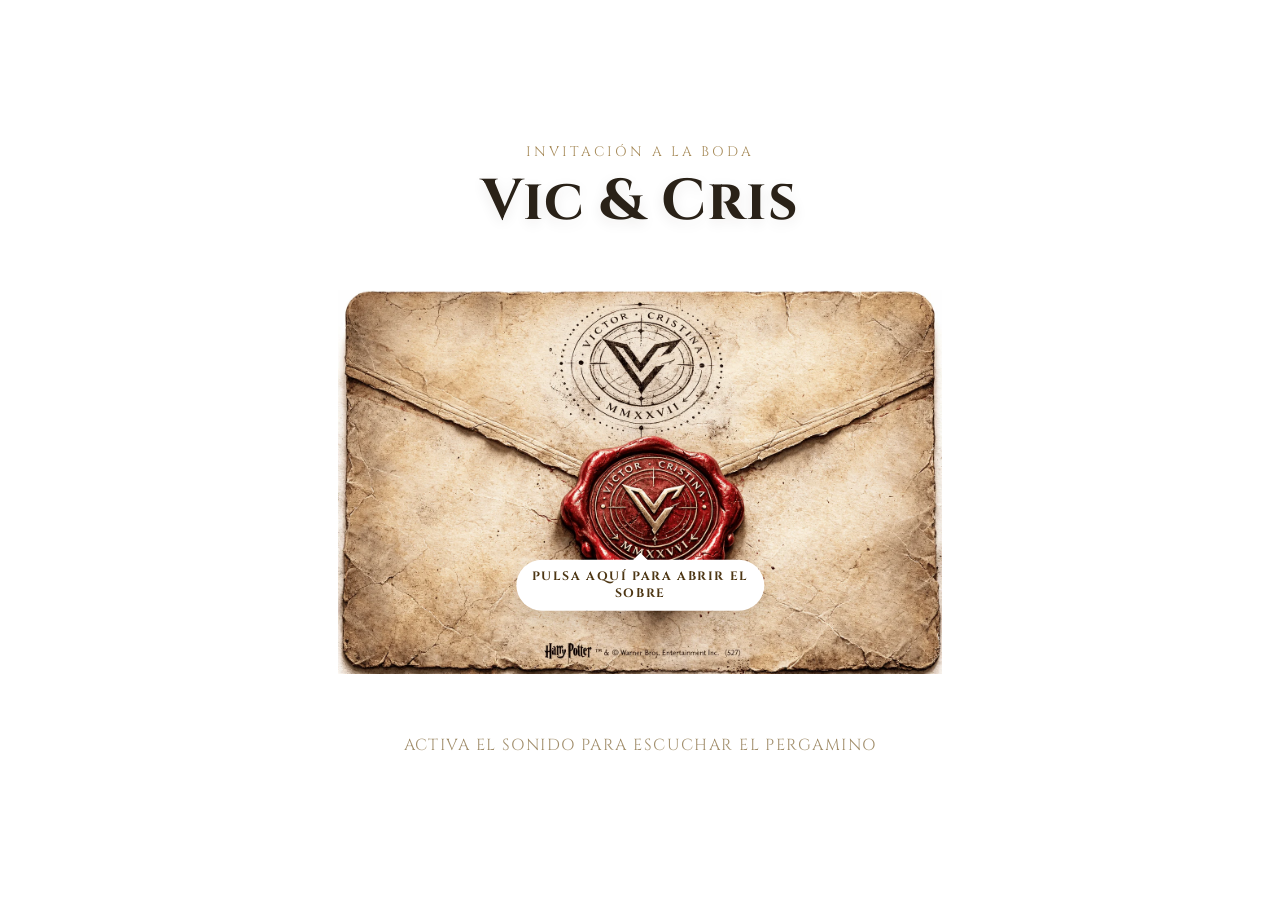
==== commit 5ed5c66b: "Corrige erratas y optimiza imágenes a WebP - Erratas en preguntas frecuentes y sección de regalos - " ====
--- a/index.html
+++ b/index.html
@@ -54,9 +54,9 @@
 
       <div class="envelope-stage">
         <div class="gate-envelope" id="gateEnvelope">
-          <img class="gate-frame is-visible" data-frame="closed" src="assets/gate/envelope-closed.png" alt="">
-          <img class="gate-frame" data-frame="opening" data-src="assets/gate/envelope-opening.png" alt="">
-          <img class="gate-frame" data-frame="open" data-src="assets/gate/envelope-open.png" alt="">
+          <img class="gate-frame is-visible" data-frame="closed" src="assets/gate/envelope-closed.webp" alt="">
+          <img class="gate-frame" data-frame="opening" data-src="assets/gate/envelope-opening.webp" alt="">
+          <img class="gate-frame" data-frame="open" data-src="assets/gate/envelope-open.webp" alt="">
           <button id="gateSealHitArea" class="gate-seal-hit-area" type="button" aria-label="Abrir sobre"
             aria-describedby="gateSealTooltip"></button>
           <div id="gateSealHint" class="gate-seal-hint" aria-hidden="true">
@@ -82,7 +82,7 @@
     <header class="hero" id="inicio">
       <div class="hero-video" aria-hidden="true">
         <div id="heroVideoPreview" class="video-preview-frame hero-video-preview is-visible" aria-hidden="true"></div>
-        <video id="heroVideo" muted playsinline webkit-playsinline preload="metadata" poster="assets/gallery/hero-video-first-frame.jpg">
+        <video id="heroVideo" muted playsinline webkit-playsinline preload="metadata" poster="assets/gallery/hero-video-first-frame.webp">
           <source src="assets/gallery/Save%20the%20date%20-%20video.mp4" type="video/mp4">
         </video>
       </div>
@@ -131,7 +131,7 @@
     <section class="section container intro-section" id="bienvenida" data-reveal>
       <figure class="welcome-letter invite">
         <div class="invite__float">
-          <img id="welcomeLetterImage" class="invite-img invite__img" src="assets/gallery/nuestro-dia-mas-especial.png"
+          <img id="welcomeLetterImage" class="invite-img invite__img" src="assets/gallery/nuestro-dia-mas-especial.webp"
             alt="Carta manuscrita: Nuestro día más especial" loading="lazy">
           <div class="invite-candle-flames" aria-hidden="true">
             <span class="invite-flame invite-flame--one"></span>
@@ -149,21 +149,21 @@
         <figure class="couple-photo-card couple-photo-card--video">
           <div class="couple-photo-window">
             <video id="introVideoVic" muted playsinline webkit-playsinline preload="none"
-              poster="assets/gallery/intro-video-vic-poster.jpg" aria-label="Video estatua de Vic">
+              poster="assets/gallery/intro-video-vic-poster.webp" aria-label="Video estatua de Vic">
               <source data-src="assets/gallery/Video%20estatua%20Vic.mp4" type="video/mp4">
             </video>
             <div id="introVideoVicPreview" class="video-preview-frame is-visible" aria-hidden="true"
-              style="background-image: url('assets/gallery/intro-video-vic-poster.jpg');"></div>
+              style="background-image: url('assets/gallery/intro-video-vic-poster.webp');"></div>
           </div>
         </figure>
         <figure class="couple-photo-card couple-photo-card--video">
           <div class="couple-photo-window">
             <video id="introVideoCris" muted playsinline webkit-playsinline preload="none"
-              poster="assets/gallery/intro-video-cris-poster.jpg" aria-label="Video estatua de Cris">
+              poster="assets/gallery/intro-video-cris-poster.webp" aria-label="Video estatua de Cris">
               <source data-src="assets/gallery/Video%20estatua%20Cris.mp4" type="video/mp4">
             </video>
             <div id="introVideoCrisPreview" class="video-preview-frame is-visible" aria-hidden="true"
-              style="background-image: url('assets/gallery/intro-video-cris-poster.jpg');"></div>
+              style="background-image: url('assets/gallery/intro-video-cris-poster.webp');"></div>
           </div>
         </figure>
       </div>
@@ -249,7 +249,7 @@
     <section class="container decor-media-block decor-media-block--carriages" aria-hidden="true">
       <div class="carriages-lantern-scene">
         <img class="decor-media-image decor-media-image--carriages reveal-from-behind location-deco-carriages"
-          src="assets/gallery/carriages-row-tight.png" alt="" loading="lazy">
+          src="assets/gallery/carriages-row-tight.webp" alt="" loading="lazy">
         <div class="invite-candle-flames invite-candle-flames--carriages" aria-hidden="true">
           <span class="invite-flame invite-flame--carriage-one"></span>
           <span class="invite-flame invite-flame--carriage-two"></span>
@@ -313,15 +313,15 @@
       <div class="guest-gift-loop-scene">
         <button class="guest-gift-loop-trigger" id="guestStayGiftTrigger" type="button"
           aria-label="Abrir regalo para invitados"
-          data-src-closed="assets/gallery/regalo_invitados_loop_frames/regalo_para_invitados_cerrado.png"
-          data-src-opening="assets/gallery/regalo_invitados_loop_frames/regalo_para_invitados_abriendo.png"
-          data-src-open="assets/gallery/regalo_invitados_loop_frames/regalo_para_invitados.png">
-          <span class="guest-gift-loop-bubble" aria-hidden="true">Haz click aqu&iacute;</span>
-          <span class="sr-only">Haz click aqu&iacute; para abrir el regalo para invitados.</span>
+          data-src-closed="assets/gallery/regalo_invitados_loop_frames/regalo_para_invitados_cerrado.webp"
+          data-src-opening="assets/gallery/regalo_invitados_loop_frames/regalo_para_invitados_abriendo.webp"
+          data-src-open="assets/gallery/regalo_invitados_loop_frames/regalo_para_invitados.webp">
+          <span class="guest-gift-loop-bubble" aria-hidden="true">Toca aqu&iacute;</span>
+          <span class="sr-only">Toca aqu&iacute; para abrir el regalo para invitados.</span>
           <span class="guest-gift-loop-frame">
             <span class="guest-gift-loop-float">
               <img class="guest-gift-loop-image" id="guestStayGiftImage"
-                src="assets/gallery/regalo_invitados_loop_frames/regalo_para_invitados_cerrado.png" alt=""
+                src="assets/gallery/regalo_invitados_loop_frames/regalo_para_invitados_cerrado.webp" alt=""
                 loading="lazy" decoding="async" />
             </span>
           </span>
@@ -359,7 +359,7 @@
 
               <article class="palace-card">
                 <figure class="palace-media">
-                  <img id="palaceImage" src="assets/gallery/habitaciones_palacete.jpg"
+                  <img id="palaceImage" src="assets/gallery/habitaciones_palacete.webp"
                     alt="Vista principal del palacete" loading="lazy">
                 </figure>
 
@@ -421,14 +421,14 @@
 
     <section class="section container gift-image-section" id="regalos" data-reveal aria-labelledby="giftSectionTitle">
       <h2 class="sr-only" id="giftSectionTitle">Regalos para los novios</h2>
-      <img class="gift-floating-image" src="assets/gallery/regalo_boda.png"
+      <img class="gift-floating-image" src="assets/gallery/regalo_boda.webp"
         alt="Lo m&aacute;s importante para nosotros es compartir este d&iacute;a con vosotros. Si quer&eacute;is hacernos un regalo, cualquier aportaci&oacute;n para nuestro futuro hogar ser&aacute; recibida con much&iacute;sima ilusi&oacute;n."
         loading="lazy" decoding="async" />
       <article class="gift-envelope-card" aria-label="Opciones para el regalo">
         <p class="gift-envelope-kicker">Opciones para el regalo</p>
         <div class="gift-envelope-copy">
           <p>Habrá sobres disponibles durante el evento de la boda para los regalos en efectivo.</p>
-          <p>Si preferís realizar la aportación por transferencia, por favor, consultarnos el IBAN.</p>
+          <p>Si preferís realizar la aportación por transferencia, por favor, consultadnos el IBAN.</p>
         </div>
       </article>
     </section>
@@ -457,7 +457,7 @@
     <footer class="section signature container" data-reveal>
       <p class="signature-kicker">Con cariño de</p>
       <p class="signature-names gate-title">Vic &amp; Cris</p>
-      <img class="signature-seal" src="assets/gallery/seal-red.png" alt="Sello rojo decorativo de Vic y Cris"
+      <img class="signature-seal" src="assets/gallery/seal-red.webp" alt="Sello rojo decorativo de Vic y Cris"
         loading="lazy">
     </footer>
 
--- a/styles.css
+++ b/styles.css
@@ -133,7 +133,7 @@
   width: 18px;
   height: 18px;
   pointer-events: none;
-  background-image: url("assets/gallery/gold-petal.png");
+  background-image: url("assets/gallery/gold-petal.webp");
   background-size: contain;
   background-repeat: no-repeat;
   background-position: center;
@@ -815,6 +815,16 @@
   }
 }
 
+@media (min-width: 761px) {
+  .gate-tooltip,
+  .open-tooltip {
+    top: calc(50% + clamp(1.3rem, 3.2vw, 2.5rem));
+    width: clamp(11rem, 20vw, 15.5rem);
+    overflow-wrap: normal;
+    word-break: normal;
+  }
+}
+
 @media (prefers-reduced-motion: reduce) {
   .gate-tooltip,
   .open-tooltip,
@@ -900,7 +910,7 @@
   --hero-bottom-frame-shift: -41.5%;
   --hero-bottom-frame-height: clamp(108px, 18vw, 148px);
   --hero-bottom-frame-padding-top: clamp(54px, 7vh, 74px);
-  --hero-video-poster: url("assets/gallery/hero-video-first-frame.jpg");
+  --hero-video-poster: url("assets/gallery/hero-video-first-frame.webp");
   position: relative;
   z-index: 4;
   min-height: clamp(380px, 55vh, 720px);
@@ -1015,9 +1025,8 @@
 
 .burger-nav {
   position: fixed;
-  top: calc(env(safe-area-inset-top, 0px) + clamp(0.75rem, 2vw, 1rem));
-  right: calc(env(safe-area-inset-right, 0px) + clamp(0.75rem, 2vw, 1rem));
-  left: auto;
+  left: calc(env(safe-area-inset-left, 0px) + clamp(0.75rem, 2vw, 1rem));
+  bottom: calc(env(safe-area-inset-bottom, 0px) + clamp(0.75rem, 2vw, 1rem));
   z-index: 88;
   width: fit-content;
 }
@@ -1026,23 +1035,25 @@
   display: inline-flex;
   align-items: center;
   justify-content: center;
-  gap: 0.6rem;
-  min-height: 3rem;
-  padding: 0.72rem 1rem;
+  width: 3.35rem;
+  height: 3.35rem;
+  min-height: 3.35rem;
+  padding: 0;
   border: 1px solid var(--line);
   border-radius: 999px;
-  background: var(--card-bg);
+  background: rgba(252, 248, 241, 0.58);
   color: var(--gold);
-  box-shadow: 0 12px 26px rgba(42, 34, 24, 0.08);
-  backdrop-filter: blur(6px);
+  box-shadow: 0 12px 26px rgba(42, 34, 24, 0.12);
+  backdrop-filter: blur(10px);
   cursor: pointer;
-  transition: border-color 0.2s ease, transform 0.2s ease, background-color 0.2s ease;
+  transition: border-color 0.2s ease, transform 0.2s ease, background-color 0.2s ease, box-shadow 0.2s ease;
 }
 
 .burger-toggle:hover {
   border-color: var(--gold);
-  background: rgba(140, 107, 46, 0.08);
+  background: rgba(252, 248, 241, 0.74);
   transform: translateY(-1px);
+  box-shadow: 0 14px 30px rgba(42, 34, 24, 0.16);
 }
 
 .burger-toggle:focus-visible {
@@ -1056,13 +1067,7 @@
 }
 
 .burger-toggle-label {
-  font-family: var(--font-display);
-  font-size: 0.9rem;
-  font-style: normal;
-  font-weight: 600;
-  letter-spacing: 0.08em;
-  text-transform: uppercase;
-  line-height: 1;
+  display: none;
 }
 
 .burger-toggle-line {
@@ -1075,16 +1080,9 @@
   transition: transform 0.2s ease, opacity 0.2s ease;
 }
 
-.burger-nav.is-open .burger-toggle-line:nth-child(1) {
-  transform: translateY(6px) rotate(45deg);
-}
-
-.burger-nav.is-open .burger-toggle-line:nth-child(2) {
-  opacity: 0;
-}
-
-.burger-nav.is-open .burger-toggle-line:nth-child(3) {
-  transform: translateY(-6px) rotate(-45deg);
+.burger-nav.is-open .burger-toggle {
+  border-color: rgba(139, 115, 72, 0.55);
+  background: rgba(252, 248, 241, 0.78);
 }
 
 .hero-kicker {
@@ -1288,9 +1286,10 @@
   box-shadow: 0 12px 26px rgba(42, 34, 24, 0.08);
   backdrop-filter: blur(6px);
   position: absolute;
-  right: 0;
-  top: calc(100% + 0.55rem);
-  bottom: auto;
+  left: 0;
+  right: auto;
+  bottom: calc(100% + 0.55rem);
+  top: auto;
   z-index: 40;
   overflow-y: auto;
   opacity: 0;
@@ -4875,7 +4874,7 @@
   content: "";
   position: absolute;
   inset: 0;
-  background: url("assets/gallery/hero-video-first-frame.jpg") center / cover no-repeat;
+  background: url("assets/gallery/hero-video-first-frame.webp") center / cover no-repeat;
   opacity: 0;
 }
 
@@ -5296,17 +5295,14 @@
 
 @media (max-width: 640px) {
   .burger-nav {
-    top: calc(env(safe-area-inset-top, 0px) + 0.65rem);
-    right: calc(env(safe-area-inset-right, 0px) + 0.65rem);
+    left: calc(env(safe-area-inset-left, 0px) + 0.65rem);
+    bottom: calc(env(safe-area-inset-bottom, 0px) + 0.65rem);
   }
 
   .burger-toggle {
-    min-height: 2.85rem;
-    padding: 0.7rem 0.92rem;
-  }
-
-  .burger-toggle-label {
-    font-size: 0.8rem;
+    width: 3.05rem;
+    height: 3.05rem;
+    min-height: 3.05rem;
   }
 
   .hero-nav {
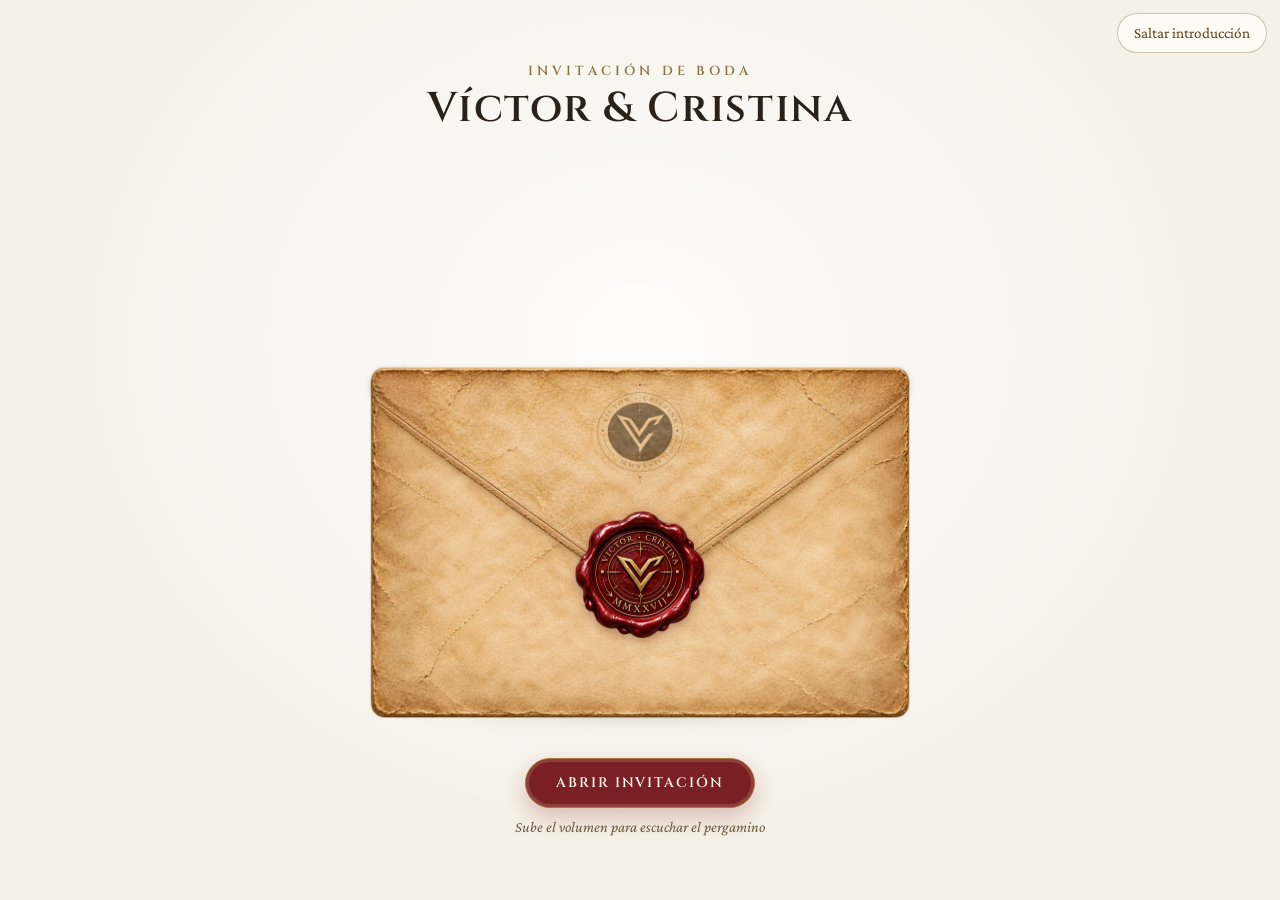
==== commit 3bcbfef7: "Rediseño de la invitación: nuevo sobre, regalo con llave y fotos de la historia - Intro nueva: sobre" ====
--- a/index.html
+++ b/index.html
@@ -28,13 +28,32 @@
   <meta name="twitter:description" content="Invitación de boda en un palacete clásico.">
   <meta name="twitter:image" content="https://savethedatevicycris-sys.github.io/savethedate/assets/preview-og.jpg">
   <meta name="twitter:image:alt" content="Invitación de boda de Vic &amp; Cris">
+  <link rel="icon" type="image/png" sizes="32x32" href="assets/icons/favicon-32.png">
+  <link rel="icon" type="image/png" sizes="192x192" href="assets/icons/icon-192.png">
+  <link rel="apple-touch-icon" href="assets/icons/apple-touch-icon.png">
   <link rel="preconnect" href="https://fonts.googleapis.com">
   <link rel="preconnect" href="https://fonts.gstatic.com" crossorigin>
   <link
     href="https://fonts.googleapis.com/css2?family=Cinzel:wght@500;600;700&amp;family=Crimson+Pro:ital,wght@0,400;0,500;0,600;0,700;1,400;1,500;1,600;1,700&amp;family=Great+Vibes&amp;family=Source+Sans+3:ital,wght@0,400;0,500;0,600;0,700;1,400;1,500;1,600&amp;display=swap"
     rel="stylesheet">
-  <link rel="stylesheet" href="styles.css">
-  <script defer src="script.js"></script>
+  <link rel="stylesheet" href="styles.css?v=20261124c">
+  <link rel="stylesheet" href="redesign.css?v=20261124c">
+  <link rel="stylesheet" href="intro-sobre.css?v=20261124c">
+  <link rel="preload" as="image" href="assets/intro/sobre-fondo.webp">
+  <link rel="preload" as="image" href="assets/intro/sobre-frontal.webp">
+  <link rel="preload" as="image" href="assets/intro/solapa.webp">
+  <link rel="preload" as="image" href="assets/intro/solapa-interior.webp">
+  <link rel="preload" as="image" href="assets/intro/sello.webp">
+  <link rel="preload" as="image" href="assets/intro/carta.webp">
+  <noscript>
+    <style>
+      #letterGate { display: none !important; }
+      #mainContent { display: block !important; }
+      body.is-locked { overflow: auto !important; }
+      .site, [data-reveal] { opacity: 1 !important; transform: none !important; filter: none !important; }
+    </style>
+  </noscript>
+  <script defer src="script.js?v=20261124c"></script>
 </head>
 
 <body class="page-index is-locked theme-light">
@@ -43,34 +62,64 @@
 
   <div class="texture-overlay" aria-hidden="true"></div>
 
-  <div class="letter-gate" id="letterGate" aria-label="Pantalla de apertura">
-    <div class="gate-particle-layer" id="gateParticleLayer" aria-hidden="true">
-      <canvas class="gate-particles-canvas" id="gateParticlesCanvas"></canvas>
-    </div>
-
-    <section class="gate-panel" aria-labelledby="gateTitle">
-      <p class="gate-overline">INVITACIÓN A LA BODA</p>
-      <h1 class="gate-title" id="gateTitle">Vic &amp; Cris</h1>
-
-      <div class="envelope-stage">
-        <div class="gate-envelope" id="gateEnvelope">
-          <img class="gate-frame is-visible" data-frame="closed" src="assets/gate/envelope-closed.webp" alt="">
-          <img class="gate-frame" data-frame="opening" data-src="assets/gate/envelope-opening.webp" alt="">
-          <img class="gate-frame" data-frame="open" data-src="assets/gate/envelope-open.webp" alt="">
-          <button id="gateSealHitArea" class="gate-seal-hit-area" type="button" aria-label="Abrir sobre"
-            aria-describedby="gateSealTooltip"></button>
-          <div id="gateSealHint" class="gate-seal-hint" aria-hidden="true">
-            <div id="gateSealTooltip" class="gate-tooltip open-tooltip" role="tooltip" aria-hidden="true">PULSA AQUÍ
-              PARA ABRIR EL SOBRE</div>
-          </div>
-        </div>
-      </div>
-
-      <div class="gate-actions">
-        <button class="gate-hint gate-hint-secondary gate-audio-trigger" id="audioHint" type="button">ACTIVA EL SONIDO
-          PARA ESCUCHAR EL PERGAMINO</button>
-      </div>
-    </section>
+  <div class="letter-gate intro-sobre" id="letterGate" data-intro-state="loading">
+    <button class="intro-skip" id="introSkip" type="button">Saltar introducción</button>
+
+    <section class="intro-panel" aria-labelledby="gateTitle">
+      <p class="intro-overline">Invitación de boda</p>
+      <h1 class="intro-title" id="gateTitle">Víctor &amp; Cristina</h1>
+
+      <div class="intro-stage">
+        <!--
+          Sobre por capas. Todas las piezas comparten el lienzo 1536x1024 de las imágenes,
+          así que se alinean solas a cualquier tamaño. Orden: fondo, carta, bolsillo, solapa, sello.
+        -->
+        <div class="sobre" id="sobre">
+          <img class="sobre-capa sobre-fondo" src="assets/intro/sobre-fondo.webp" alt="" draggable="false">
+
+          <div class="sobre-carta-recorte">
+            <div class="sobre-carta" id="sobreCarta">
+              <img class="sobre-carta-papel" src="assets/intro/carta.webp" alt="" draggable="false">
+              <div class="sobre-carta-texto">
+                <img class="sobre-carta-logo" src="assets/intro/logo-tinta.webp" alt="" draggable="false">
+                <p class="sobre-carta-linea">Con gran ilusión,<br>os invitamos a celebrar<br>nuestra boda.</p>
+                <p class="sobre-carta-nombres">Víctor &amp; Cristina</p>
+                <p class="sobre-carta-fecha">26 de junio de 2027</p>
+              </div>
+            </div>
+          </div>
+
+          <img class="sobre-capa sobre-frontal" src="assets/intro/sobre-frontal.webp" alt="" draggable="false">
+
+          <div class="sobre-solapa" id="sobreSolapa" aria-hidden="true">
+            <img class="sobre-solapa-cara sobre-solapa-exterior" src="assets/intro/solapa.webp" alt="" draggable="false">
+            <!-- Mitad superior del lacre: va pegada a la solapa y gira con ella -->
+            <span class="sobre-sello-arriba">
+              <img class="sobre-sello-mitad" src="assets/intro/sello.webp" alt="" draggable="false">
+            </span>
+            <img class="sobre-solapa-cara sobre-solapa-interior" src="assets/intro/solapa-interior.webp" alt="" draggable="false">
+          </div>
+
+          <!-- Botón del sello; dentro, la mitad inferior del lacre, que se queda en el sobre -->
+          <button class="sobre-sello" id="introSeal" type="button" aria-label="Pulsa el sello para abrir la invitación" disabled>
+            <img class="sobre-sello-mitad sobre-sello-abajo" src="assets/intro/sello.webp" alt="" draggable="false">
+          </button>
+        </div>
+
+        <div class="intro-fallback" aria-hidden="true">
+          <p class="sobre-carta-linea">Con gran ilusión,<br>os invitamos a celebrar<br>nuestra boda.</p>
+          <p class="sobre-carta-nombres">Víctor &amp; Cristina</p>
+          <p class="sobre-carta-fecha">26 de junio de 2027</p>
+        </div>
+      </div>
+
+      <div class="intro-actions">
+        <button class="intro-open" id="introOpen" type="button" disabled>Preparando invitación…</button>
+        <p class="intro-sound-note">Sube el volumen para escuchar el pergamino</p>
+      </div>
+    </section>
+
+    <p class="sr-only" id="introStatus" aria-live="polite"></p>
   </div>
 
   <audio id="paperAudio" preload="none" playsinline>
@@ -82,8 +131,8 @@
     <header class="hero" id="inicio">
       <div class="hero-video" aria-hidden="true">
         <div id="heroVideoPreview" class="video-preview-frame hero-video-preview is-visible" aria-hidden="true"></div>
-        <video id="heroVideo" muted playsinline webkit-playsinline preload="metadata" poster="assets/gallery/hero-video-first-frame.webp">
-          <source src="assets/gallery/Save%20the%20date%20-%20video.mp4" type="video/mp4">
+        <video id="heroVideo" muted playsinline webkit-playsinline preload="none" poster="assets/gallery/hero-video-first-frame.webp">
+          <source data-src="assets/gallery/Save%20the%20date%20-%20video.mp4" type="video/mp4">
         </video>
       </div>
       <div class="hero-overlay"></div>
@@ -102,10 +151,12 @@
           </button>
           <nav class="hero-nav burger-menu-panel" id="burgerMenuPanel" aria-label="Navegación principal">
             <a href="#bienvenida">CARTA DE INVITACIÓN</a>
+            <a href="#nuestraHistoria">NUESTRA HISTORIA</a>
             <a href="#countdownSection">CUENTA ATRÁS</a>
             <a href="#ubicacion">UBICACIÓN</a>
             <a href="#programa">PROGRAMACIÓN Y HORARIOS</a>
-            <a href="#alojamiento">ALOJAMIENTO</a>
+            <a href="#regalo-invitados">ALOJAMIENTO</a>
+            <a href="#lugar">EL LUGAR</a>
             <a href="#servicios">SERVICIOS EXTRAS</a>
             <a href="#regalos">REGALOS PARA LOS NOVIOS</a>
             <a href="#rsvp">CONFIRMA TU ASISTENCIA</a>
@@ -121,10 +172,42 @@
     <section class="section container title-card" id="titleCard" aria-label="Tarjeta de título" data-reveal>
       <div class="card">
         <div class="title-card-media">
-          <img id="titleCardImage" src="assets/gallery/title-vic-cris.png" alt="Vic & Cris"
-            class="title-card-img" loading="eager" draggable="false">
+          <p class="title-card-kicker">Te invitamos a la celebración de nuestra boda</p>
+          <img id="titleCardImage" src="assets/gallery/titulo-victor-cristina-oro.webp" alt="Víctor &amp; Cristina"
+            class="title-card-img title-card-img--oro" width="1301" height="914" loading="eager" draggable="false">
+          <p class="title-card-date">Sábado, 26 de junio de 2027</p>
           <canvas id="titleCardWritingCanvas" class="title-card-writing-canvas" aria-hidden="true"></canvas>
         </div>
+      </div>
+    </section>
+
+    <section class="section container key-facts" id="datosClave" aria-label="Datos de la boda" data-reveal>
+      <div class="key-facts-card">
+        <div class="key-facts-grid">
+          <div class="key-fact">
+            <svg class="key-fact-icon" viewBox="0 0 24 24" fill="none" stroke="currentColor" stroke-width="1.3" aria-hidden="true"><rect x="3.5" y="5" width="17" height="15" rx="1.5"/><path d="M3.5 9.5h17M8 3v4M16 3v4"/><path d="M12 13.2l.9 1.8 2 .3-1.45 1.4.35 2-1.8-.95-1.8.95.35-2-1.45-1.4 2-.3z" fill="currentColor" stroke="none"/></svg>
+            <p class="key-fact-label">Cuándo</p>
+            <p class="key-fact-value">Sábado 26 de junio</p>
+            <p class="key-fact-sub">de 2027</p>
+          </div>
+          <div class="key-fact">
+            <svg class="key-fact-icon" viewBox="0 0 24 24" fill="none" stroke="currentColor" stroke-width="1.3" aria-hidden="true"><circle cx="9" cy="14" r="5.5"/><circle cx="15" cy="14" r="5.5"/><path d="M10.5 5.5l1.5-2 1.5 2-1.5 1.5z" fill="currentColor"/></svg>
+            <p class="key-fact-label">Ceremonia</p>
+            <p class="key-fact-value">18:30h</p>
+            <p class="key-fact-sub">Llegada al hotel desde las 15:00h</p>
+          </div>
+          <div class="key-fact">
+            <svg class="key-fact-icon" viewBox="0 0 24 24" fill="none" stroke="currentColor" stroke-width="1.3" aria-hidden="true"><path d="M3 20.5h18M5 20.5V10l7-5 7 5v10.5"/><path d="M9.5 20.5v-5h5v5M8 12h.01M16 12h.01"/></svg>
+            <p class="key-fact-label">Dónde</p>
+            <p class="key-fact-value">Palacete de la Ochava</p>
+            <p class="key-fact-sub">Valdilecha, Madrid · <a href="#ubicacion">Cómo llegar</a></p>
+          </div>
+        </div>
+        <div class="key-facts-actions">
+          <a class="btn btn-wine" href="#rsvp" data-rsvp-link>Confirmar asistencia</a>
+          <a class="btn btn-gold-outline" id="addCalendarBtn" href="#" target="_blank" rel="noopener">Añadir al calendario</a>
+        </div>
+        <p class="key-facts-deadline">Confirma antes del <strong>1 de abril de 2027</strong></p>
       </div>
     </section>
 
@@ -169,11 +252,115 @@
       </div>
     </section>
 
-    <section class="section container love-story-section" id="nuestraHistoria" aria-label="Nuestra historia"
-      data-reveal>
-      <h2 class="love-story-title">Nuestra historia</h2>
-      <div class="love-story-copy">
-        <p>Hay historias de amor que nacen donde todo el mundo las espera. Y luego está la nuestra.</p>
+    <section class="section container love-story-section story-timeline-section" id="nuestraHistoria"
+      aria-labelledby="loveStoryTitle" data-reveal>
+      <p class="section-kicker story-kicker">Desde 2020</p>
+      <h2 class="love-story-title story-heading" id="loveStoryTitle">Nuestra <span class="story-heading-script">historia</span></h2>
+      <p class="story-intro">Hay historias de amor que nacen donde todo el mundo las espera. Y luego está la nuestra.</p>
+      <p class="story-hint">Toca cada foto para darle la vuelta</p>
+      <ol class="story-timeline">
+        <li class="story-moment">
+          <button class="story-polaroid" type="button" style="--tilt:-3deg" aria-pressed="false"
+            aria-label="Girar la foto: El primer match">
+            <span class="story-polaroid-inner">
+              <span class="story-polaroid-face story-polaroid-front">
+                <span class="story-photo"><img src="assets/gallery/historia/historia-primer-match.webp" alt="Vic y Cris con gorros de Papá Noel junto al árbol de Navidad" width="800" height="800" loading="lazy" decoding="async"></span>
+                <span class="story-caption">Vic &amp; Cris</span>
+              </span>
+              <span class="story-polaroid-face story-polaroid-back">
+                <span class="story-back-text">Un martes cualquiera… que lo cambió todo.</span>
+                <span class="story-back-sign">V &amp; C</span>
+              </span>
+            </span>
+          </button>
+          <div class="story-copy">
+            <p class="story-date">29 · 09 · 2020</p>
+            <h3 class="story-title">El primer match</h3>
+            <p class="story-text">En plena pospandemia, entre restricciones, apareció una conexión que sentimos los dos desde el primer momento.</p>
+          </div>
+        </li>
+        <li class="story-moment">
+          <button class="story-polaroid" type="button" style="--tilt:2.5deg" aria-pressed="false"
+            aria-label="Girar la foto: Dos almas melómanas">
+            <span class="story-polaroid-inner">
+              <span class="story-polaroid-face story-polaroid-front">
+                <span class="story-photo"><img src="assets/gallery/historia/historia-musica.webp" alt="Vic y Cris dándose un beso en un concierto" width="800" height="800" loading="lazy" decoding="async"></span>
+                <span class="story-caption">La música</span>
+              </span>
+              <span class="story-polaroid-face story-polaroid-back">
+                <span class="story-back-text">La música nos unió para siempre.</span>
+                <span class="story-back-sign">V &amp; C</span>
+              </span>
+            </span>
+          </button>
+          <div class="story-copy">
+            <p class="story-date">Desde entonces</p>
+            <h3 class="story-title">Dos almas melómanas</h3>
+            <p class="story-text">Canciones, sesiones, techno, risas y conversaciones interminables.</p>
+          </div>
+        </li>
+        <li class="story-moment">
+          <button class="story-polaroid" type="button" style="--tilt:-2deg" aria-pressed="false"
+            aria-label="Girar la foto: Monasterio de Piedra">
+            <span class="story-polaroid-inner">
+              <span class="story-polaroid-face story-polaroid-front">
+                <span class="story-photo"><img src="assets/gallery/historia/historia-compromiso.webp" alt="Cris enseña el anillo de compromiso junto a Vic en el Monasterio de Piedra" width="800" height="800" loading="lazy" decoding="async"></span>
+                <span class="story-caption">¡Sí, quiero!</span>
+              </span>
+              <span class="story-polaroid-face story-polaroid-back">
+                <span class="story-back-text">Dijimos «sí» por primera vez.</span>
+                <span class="story-back-sign">V &amp; C</span>
+              </span>
+            </span>
+          </button>
+          <div class="story-copy">
+            <p class="story-date">06 · 03 · 2021</p>
+            <h3 class="story-title">Monasterio de Piedra</h3>
+            <p class="story-text">Allí nos comprometimos, y desde entonces soñamos con este día.</p>
+          </div>
+        </li>
+        <li class="story-moment">
+          <button class="story-polaroid" type="button" style="--tilt:3deg" aria-pressed="false"
+            aria-label="Girar la foto: Tris">
+            <span class="story-polaroid-inner">
+              <span class="story-polaroid-face story-polaroid-front">
+                <span class="story-photo"><img src="assets/gallery/historia/historia-tris.webp" alt="Tris, el pomerania, tumbado panza arriba en su cama" width="800" height="800" loading="lazy" decoding="async"></span>
+                <span class="story-caption">Tris</span>
+              </span>
+              <span class="story-polaroid-face story-polaroid-back">
+                <span class="story-back-text">El verdadero jefe de la casa.</span>
+                <span class="story-back-sign">V &amp; C</span>
+              </span>
+            </span>
+          </button>
+          <div class="story-copy">
+            <p class="story-date">Nuestro compañero</p>
+            <h3 class="story-title">Tris</h3>
+            <p class="story-text">Nuestro pomerania, que llena la casa de alegría (y de personalidad).</p>
+          </div>
+        </li>
+        <li class="story-moment">
+          <button class="story-polaroid" type="button" style="--tilt:-1.5deg" aria-pressed="false"
+            aria-label="Girar la foto: El gran sí">
+            <span class="story-polaroid-inner">
+              <span class="story-polaroid-face story-polaroid-front">
+                <span class="story-photo"><img src="assets/gallery/hero-video-first-frame.webp" alt="Vic y Cris entre columnas" loading="lazy"></span>
+                <span class="story-caption">Nos casamos</span>
+              </span>
+              <span class="story-polaroid-face story-polaroid-back">
+                <span class="story-back-text">Celebraremos el amor… y también la vida.</span>
+                <span class="story-back-sign">V &amp; C</span>
+              </span>
+            </span>
+          </button>
+          <div class="story-copy">
+            <p class="story-date">26 · 06 · 2027</p>
+            <h3 class="story-title">El gran sí</h3>
+            <p class="story-text">Rodeados de quienes han formado parte de nuestra historia. Y el domingo… ¡Cris cumple 30!</p>
+          </div>
+        </li>
+      </ol>
+      <div class="love-story-copy story-full">
         <button class="love-story-toggle" type="button" id="loveStoryToggle" aria-expanded="false"
           aria-controls="loveStoryExtended">Leer más</button>
         <div class="love-story-extended" id="loveStoryExtended" hidden>
@@ -291,20 +478,9 @@
 
     <section class="section container" id="programa" data-reveal>
       <p class="section-kicker">Programa</p>
-      <h2>Horario de la jornada</h2>
-      <div class="program-carousel-shell" id="programCarousel" tabindex="0"
-        aria-label="Carrusel del horario del fin de semana" aria-roledescription="carrusel">
-        <div class="program-carousel-stage">
-          <button class="program-carousel-nav program-carousel-nav--prev" id="programCarouselPrev" type="button"
-            aria-label="Ver apartado anterior">‹</button>
-          <div class="program-carousel-viewport">
-            <div class="program-carousel-track" id="programCarouselTrack"></div>
-          </div>
-          <button class="program-carousel-nav program-carousel-nav--next" id="programCarouselNext" type="button"
-            aria-label="Ver apartado siguiente">›</button>
-        </div>
-        <p class="program-carousel-counter" id="programCarouselCounter" aria-live="polite"></p>
-      </div>
+      <h2 class="story-heading">El fin de <span class="story-heading-script">semana</span></h2>
+      <p class="program-days-hint">Toca cada momento para ver más</p>
+      <div class="program-days" id="programDays"></div>
     </section>
 
     <section class="section container gift-image-section gift-image-section--guest-stay" id="regalo-invitados"
@@ -312,17 +488,23 @@
       <h2 class="sr-only" id="guestStayGiftTitle">Regalo para los invitados</h2>
       <div class="guest-gift-loop-scene">
         <button class="guest-gift-loop-trigger" id="guestStayGiftTrigger" type="button"
-          aria-label="Abrir regalo para invitados"
+          aria-label="Abrir el regalo para los invitados"
           data-src-closed="assets/gallery/regalo_invitados_loop_frames/regalo_para_invitados_cerrado.webp"
           data-src-opening="assets/gallery/regalo_invitados_loop_frames/regalo_para_invitados_abriendo.webp"
           data-src-open="assets/gallery/regalo_invitados_loop_frames/regalo_para_invitados.webp">
-          <span class="guest-gift-loop-bubble" aria-hidden="true">Toca aqu&iacute;</span>
-          <span class="sr-only">Toca aqu&iacute; para abrir el regalo para invitados.</span>
+          <span class="guest-gift-loop-bubble" aria-hidden="true">&Aacute;breme</span>
+          <span class="sr-only">Abre el regalo para invitados.</span>
           <span class="guest-gift-loop-frame">
             <span class="guest-gift-loop-float">
               <img class="guest-gift-loop-image" id="guestStayGiftImage"
                 src="assets/gallery/regalo_invitados_loop_frames/regalo_para_invitados_cerrado.webp" alt=""
                 loading="lazy" decoding="async" />
+              <!-- Luz dorada del interior y llave que sale de dentro de la caja -->
+              <span class="regalo-resplandor" aria-hidden="true"></span>
+              <span class="regalo-llave-boca" aria-hidden="true">
+                <img class="regalo-llave" id="regaloLlave" src="assets/gallery/llave-regalo.webp" alt=""
+                  loading="lazy" decoding="async" draggable="false" />
+              </span>
             </span>
           </span>
         </button>
@@ -332,56 +514,55 @@
     <section class="section container palace-discovery-section" id="alojamiento" data-reveal
       data-room-discovery-state="locked" hidden>
       <div class="palace-discovery-details" id="palaceDiscoveryDetails">
-        <div class="palace-discovery-summary" id="palaceDiscoverySummary">
-          <button class="palace-discovery-summary-toggle" id="palaceDiscoveryToggle" type="button"
-            aria-expanded="false" aria-controls="palaceDiscoveryContent">
-            <span class="palace-discovery-summary-icon" aria-hidden="true">
-              <img src="assets/gallery/icon-llave-antigua.png" alt="" loading="lazy" decoding="async" />
-            </span>
-            <span class="sr-only">Abrir detalles de la habitaci&oacute;n</span>
-          </button>
-          <span class="palace-discovery-summary-copy">
-            <span class="palace-discovery-summary-kicker">Pista desbloqueada</span>
-            <span class="palace-discovery-summary-label" id="palaceDiscoveryLabel"
-              data-collapsed-label="Pulsa la llave para descubrir la habitaci&oacute;n donde te alojar&aacute;s"
-              data-expanded-label="Pulsa la llave para volver a ocultar los detalles de tu habitaci&oacute;n">
-              Pulsa la llave para descubrir la habitaci&oacute;n donde te alojar&aacute;s
-            </span>
-          </span>
-        </div>
-
         <div class="palace-discovery-content" id="palaceDiscoveryContent" role="region"
-          aria-labelledby="palaceDiscoveryLabel" aria-hidden="true">
+          aria-labelledby="estanciaTitulo">
           <div class="palace-discovery-content-inner">
             <div class="palace-discovery-body">
-              <p class="section-kicker">Alojamiento</p>
-              <h2>Habitaciones en el palacete</h2>
-
-              <article class="palace-card">
-                <figure class="palace-media">
+              <p class="section-kicker">Regalo desbloqueado</p>
+              <h2 id="estanciaTitulo" tabindex="-1">Tu noche en el palacete</h2>
+
+              <article class="palace-card estancia-card">
+                <!-- La llave del regalo descansa sobre la cama; la foto abre la visita virtual -->
+                <a class="palace-media estancia-foto" id="estanciaFoto"
+                  href="https://www.hotelpalaceteochava.com/tourvirtual/" target="_blank" rel="noopener"
+                  aria-label="Entrar en la visita virtual del palacete (se abre en otra pestaña)">
                   <img id="palaceImage" src="assets/gallery/habitaciones_palacete.webp"
-                    alt="Vista principal del palacete" loading="lazy">
-                </figure>
+                    alt="Habitación del Palacete de la Ochava" width="1024" height="1024" loading="lazy">
+                  <span class="estancia-foto-velo" aria-hidden="true"></span>
+                  <span class="estancia-llave" aria-hidden="true">
+                    <img src="assets/gallery/llave-regalo.webp" alt="" draggable="false">
+                    <span class="llave-brillo"></span>
+                  </span>
+                  <span class="estancia-tour-sello" aria-hidden="true">
+                    <svg viewBox="0 0 24 24" fill="none" stroke="currentColor" stroke-width="1.5"><ellipse cx="12" cy="12" rx="9" ry="3.6"/><path d="M12 3c2.6 2.4 2.6 15.6 0 18M12 3c-2.6 2.4-2.6 15.6 0 18"/></svg>
+                    Visita virtual
+                  </span>
+                </a>
 
                 <div class="palace-content">
                   <h3 id="venueName">Hotel Palacete De La Ochava</h3>
                   <p class="palace-address" id="venueAddressCard">Calle Alcalá, 65, C. Miguel de Cervantes, 11, 28511
                     Valdilecha, Madrid</p>
-                  <p class="palace-stay-note">
-                    El alojamiento y la estancia en el hotel desde las 15:00h del s&aacute;bado 26 de junio del 2027
-                    hasta las 13:00h del domingo 27 de junio del 2027 es completamente
-                    <strong>GRATUITA</strong>. Recibir&eacute;is la llave de vuestra habitaci&oacute;n en la
-                    recepci&oacute;n del hotel. Cada habitaci&oacute;n tiene asignados los invitados.
-                  </p>
+                  <ul class="estancia-lista">
+                    <li><strong>Entrada:</strong> sábado 26 de junio, desde las 15:00h.</li>
+                    <li><strong>Salida:</strong> domingo 27 de junio, hasta las 13:00h.</li>
+                    <li><strong>Coste:</strong> ninguno, corre de nuestra cuenta.</li>
+                    <li><strong>Tu habitación:</strong> te la asignaremos al confirmar tu asistencia y te darán la llave en la recepción.</li>
+                  </ul>
                   <div class="actions-row">
-                    <a class="btn btn-secondary" id="palaceWebsiteLink"
-                      href="https://www.hotelpalaceteochava.com/el-palacete-de-la-ochava/#hotel" target="_blank"
-                      rel="noopener">Ver habitaciones / web del palacete</a>
+                    <a class="btn btn-wine" id="palaceTourLink"
+                      href="https://www.hotelpalaceteochava.com/tourvirtual/" target="_blank"
+                      rel="noopener">Visita virtual</a>
                     <a class="btn btn-ghost" id="palaceMapsLink" href="https://maps.app.goo.gl/fYbpdiKATBsvNCby6"
                       target="_blank" rel="noopener">Cómo llegar</a>
                   </div>
                 </div>
               </article>
+
+              <button class="estancia-repetir" id="estanciaRepetir" type="button">
+                <svg viewBox="0 0 24 24" fill="none" stroke="currentColor" stroke-width="1.6" aria-hidden="true"><path d="M3 12a9 9 0 1 0 3-6.7"/><path d="M3 4v4.5h4.5"/></svg>
+                Volver a abrir el regalo
+              </button>
             </div>
           </div>
         </div>
@@ -421,9 +602,28 @@
 
     <section class="section container gift-image-section" id="regalos" data-reveal aria-labelledby="giftSectionTitle">
       <h2 class="sr-only" id="giftSectionTitle">Regalos para los novios</h2>
-      <img class="gift-floating-image" src="assets/gallery/regalo_boda.webp"
-        alt="Lo m&aacute;s importante para nosotros es compartir este d&iacute;a con vosotros. Si quer&eacute;is hacernos un regalo, cualquier aportaci&oacute;n para nuestro futuro hogar ser&aacute; recibida con much&iacute;sima ilusi&oacute;n."
-        loading="lazy" decoding="async" />
+      <!-- Marco dorado con el texto real encima (nítido en cualquier pantalla) y destellos -->
+      <figure class="regalo-marco">
+        <span class="regalo-marco-fondo" aria-hidden="true"></span>
+        <img class="regalo-marco-img" src="assets/gallery/marco-regalo-novios.webp" alt=""
+          width="900" height="1125" loading="lazy" decoding="async" />
+        <span class="regalo-marco-reflejo" aria-hidden="true"></span>
+        <figcaption class="regalo-marco-texto">
+          <svg class="regalo-marco-adorno" viewBox="0 0 120 12" aria-hidden="true"><path d="M2 6h44M74 6h44" stroke="currentColor" stroke-width="0.8"/><path d="M60 10.5s-5.5-3.2-5.5-6.6c0-1.6 1.2-2.9 2.8-2.9 1.1 0 2.1.7 2.7 1.7.6-1 1.6-1.7 2.7-1.7 1.6 0 2.8 1.3 2.8 2.9 0 3.4-5.5 6.6-5.5 6.6z" fill="currentColor"/></svg>
+          <span class="regalo-marco-linea">Lo más importante para nosotros es compartir este día con vosotros.</span>
+          <span class="regalo-marco-linea">Si queréis hacernos un regalo, cualquier aportación para nuestro futuro hogar será recibida con muchísima ilusión.</span>
+          <svg class="regalo-marco-adorno regalo-marco-adorno--anillos" viewBox="0 0 120 16" aria-hidden="true"><path d="M2 8h40M78 8h40" stroke="currentColor" stroke-width="0.8"/><circle cx="55" cy="8" r="6" fill="none" stroke="currentColor" stroke-width="1.4"/><circle cx="65" cy="8" r="6" fill="none" stroke="currentColor" stroke-width="1.4"/></svg>
+        </figcaption>
+        <!-- Destellos sobre los adornos del marco (posición en % del marco) -->
+        <span class="regalo-chispa" style="--x:50%;--y:9%;--d:0s;--s:1.2" aria-hidden="true"></span>
+        <span class="regalo-chispa" style="--x:9%;--y:12%;--d:1.1s;--s:0.9" aria-hidden="true"></span>
+        <span class="regalo-chispa" style="--x:91%;--y:12%;--d:2.3s;--s:0.9" aria-hidden="true"></span>
+        <span class="regalo-chispa" style="--x:6%;--y:49%;--d:3.2s;--s:0.7" aria-hidden="true"></span>
+        <span class="regalo-chispa" style="--x:94%;--y:49%;--d:0.6s;--s:0.7" aria-hidden="true"></span>
+        <span class="regalo-chispa" style="--x:66%;--y:83%;--d:1.7s;--s:1.1" aria-hidden="true"></span>
+        <span class="regalo-chispa" style="--x:36%;--y:87%;--d:2.8s;--s:0.8" aria-hidden="true"></span>
+        <span class="regalo-chispa" style="--x:50%;--y:96%;--d:3.9s;--s:0.9" aria-hidden="true"></span>
+      </figure>
       <article class="gift-envelope-card" aria-label="Opciones para el regalo">
         <p class="gift-envelope-kicker">Opciones para el regalo</p>
         <div class="gift-envelope-copy">
@@ -433,14 +633,15 @@
       </article>
     </section>
 
-    <section class="section container" id="rsvp" data-reveal>
+    <section class="section container rsvp-dark" id="rsvp" data-reveal>
+      <img class="rsvp-dark-seal" src="assets/gallery/seal-red.webp" alt="" loading="lazy">
       <p class="section-kicker">Confirma tu asistencia</p>
-      <h2>Confirmación de asistencia a la boda</h2>
-      <p class="muted" id="rsvpStatus">Puedes confirmarlo aquí mismo o abrir el formulario en una pestaña nueva.</p>
-      <div class="actions-row">
-        <a class="btn btn-secondary" id="rsvpViewLink" href="#" target="_blank" rel="noopener">Abrir formulario de
-          confirmación</a>
-        <a class="btn btn-primary" href="thanks.html">He enviado mi confirmación</a>
+      <h2 class="story-heading">¿Nos <span class="story-heading-script">acompañas?</span></h2>
+      <p class="rsvp-dark-lead">Necesitamos saberlo antes del <strong>1 de abril de 2027</strong> para organizar las habitaciones, las mesas y los menús. Solo te llevará un minuto.</p>
+      <p class="muted sr-only" id="rsvpStatus"></p>
+      <div class="rsvp-dark-actions">
+        <a class="btn btn-wine btn-wine-lg" id="rsvpViewLink" href="#" target="_blank" rel="noopener">Confirmar asistencia</a>
+        <a class="rsvp-dark-sent" href="thanks.html">¿Ya lo has enviado? Ver mensaje de gracias</a>
       </div>
       <div class="embed-wrap">
         <iframe id="rsvpEmbed" title="Formulario de confirmación de asistencia" loading="lazy" src="about:blank"
@@ -459,6 +660,8 @@
       <p class="signature-names gate-title">Vic &amp; Cris</p>
       <img class="signature-seal" src="assets/gallery/seal-red.webp" alt="Sello rojo decorativo de Vic y Cris"
         loading="lazy">
+      <p class="signature-meta">26 · 06 · 2027 · Valdilecha</p>
+      <p class="signature-tag">#VicYCris2027</p>
     </footer>
 
   </main>
@@ -496,6 +699,36 @@
   </aside>
 
   <div class="copy-toast" id="copyToast" role="status" aria-live="polite"></div>
+
+  <!-- Revelación del regalo: la llave sale de la caja y se presenta con su etiqueta -->
+  <div class="llave-revelacion" id="llaveRevelacion" role="dialog" aria-modal="true"
+    aria-labelledby="llaveRevelacionTitulo" hidden>
+    <div class="llave-revelacion-fondo" data-llave-cerrar></div>
+    <button class="llave-revelacion-cerrar" type="button" data-llave-cerrar aria-label="Cerrar">×</button>
+    <div class="llave-revelacion-contenido">
+      <button class="llave-revelacion-llave" id="llaveRevelacionLlave" type="button"
+        aria-label="Gira la llave para ver los detalles de tu estancia">
+        <span class="llave-flota">
+          <img src="assets/gallery/llave-regalo.webp" alt="" draggable="false">
+          <span class="llave-brillo" aria-hidden="true"></span>
+        </span>
+      </button>
+      <span class="llave-cordel" aria-hidden="true"></span>
+      <div class="llave-etiqueta">
+        <p class="llave-etiqueta-kicker">Nuestro regalo para vosotros</p>
+        <h2 class="llave-etiqueta-titulo" id="llaveRevelacionTitulo">Una noche en el palacete</h2>
+        <p class="llave-etiqueta-sub">por nuestra cuenta</p>
+        <p class="llave-etiqueta-texto">La estancia es para ti y tus acompañantes. Queremos que os olvidéis de todo, sobre todo de conducir, y disfrutéis al máximo.</p>
+      </div>
+      <p class="llave-revelacion-pista">Toca la llave para ver tu estancia</p>
+    </div>
+  </div>
+
+  <!-- Botón para activar o silenciar la música -->
+  <button class="musica-boton" id="musicaBoton" type="button" aria-pressed="false" aria-label="Silenciar la música" hidden>
+    <svg class="musica-icono musica-icono--on" viewBox="0 0 24 24" aria-hidden="true"><path d="M4 9.5h3.2L12 5.5v13l-4.8-4H4z" fill="currentColor"/><path d="M15.5 9a4.2 4.2 0 0 1 0 6M18 6.5a7.6 7.6 0 0 1 0 11" fill="none" stroke="currentColor" stroke-width="1.7" stroke-linecap="round"/></svg>
+    <svg class="musica-icono musica-icono--off" viewBox="0 0 24 24" aria-hidden="true"><path d="M4 9.5h3.2L12 5.5v13l-4.8-4H4z" fill="currentColor"/><path d="M16 9.5l5 5M21 9.5l-5 5" fill="none" stroke="currentColor" stroke-width="1.7" stroke-linecap="round"/></svg>
+  </button>
 </body>
 
 </html>
--- a/redesign.css
+++ b/redesign.css
@@ -0,0 +1,1820 @@
+/*
+  Rediseño (rama rediseno-maqueta)
+  Capas nuevas sobre el diseño original: ficha de datos clave, historia con
+  polaroids, programa por días, confirmación en sección oscura y pie con firma.
+  No modifica la apertura del sobre, la portada, los vídeos ni el regalo/llave.
+*/
+
+:root {
+  --wine: #7a1f23;
+  --wine-strong: #5f171b;
+  --gold-soft: #d9c29a;
+  --night: #231d1a;
+}
+
+/* ---------- Botones nuevos ---------- */
+.btn-wine,
+.btn-gold-outline {
+  min-height: 52px;
+  padding: 0 1.8rem;
+  font-family: var(--font-display);
+  font-size: 0.86rem;
+  font-weight: 600;
+  letter-spacing: 0.14em;
+  text-transform: uppercase;
+  text-decoration: none;
+}
+
+.btn-wine {
+  color: #fff7ec;
+  background: var(--wine);
+  border: 1px solid #a8763f;
+  box-shadow: 0 10px 24px rgba(122, 31, 35, 0.28), inset 0 0 0 3px rgba(217, 194, 154, 0.22);
+}
+
+.btn-wine:hover {
+  color: #fff7ec;
+  background: var(--wine-strong);
+  border-color: #c39a62;
+}
+
+.btn-gold-outline {
+  color: var(--ink);
+  background: transparent;
+  border: 1px solid var(--gold-strong);
+  box-shadow: none;
+}
+
+.btn-gold-outline:hover {
+  color: var(--ink);
+}
+
+/* ---------- Títulos con palabra caligráfica ---------- */
+.story-heading {
+  text-align: center;
+  font-weight: 500;
+  letter-spacing: 0.04em;
+  color: var(--ink);
+}
+
+.story-heading-script {
+  display: block;
+  margin-top: -0.1em;
+  font-family: var(--font-script);
+  font-weight: 400;
+  font-size: 1.35em;
+  letter-spacing: 0;
+  color: var(--gold-strong);
+  text-shadow: none;
+}
+
+#programa > .section-kicker,
+.story-kicker {
+  text-align: center;
+}
+
+/* ---------- Ficha de datos clave ---------- */
+.key-facts.section {
+  border: 0;
+  background: transparent;
+  box-shadow: none;
+  padding-top: 0;
+}
+
+.key-facts-card {
+  position: relative;
+  max-width: 820px;
+  margin: 0 auto;
+  padding: clamp(1.8rem, 4vw, 2.6rem) clamp(1.2rem, 4vw, 2.4rem);
+  background: #fffdf8;
+  border: 1px solid var(--gold-soft);
+  border-radius: 6px;
+  box-shadow: 0 18px 40px rgba(60, 40, 20, 0.08);
+  text-align: center;
+}
+
+.key-facts-card::before {
+  content: "";
+  position: absolute;
+  inset: 7px;
+  border: 1px solid rgba(167, 139, 90, 0.35);
+  border-radius: 3px;
+  pointer-events: none;
+}
+
+.key-facts-grid {
+  display: grid;
+  gap: 1.4rem;
+}
+
+.key-fact-icon {
+  display: block;
+  width: 30px;
+  height: 30px;
+  margin: 0 auto 0.5rem;
+  color: var(--gold-strong);
+}
+
+.key-fact p {
+  margin: 0;
+}
+
+.key-fact-label {
+  font-family: var(--font-display);
+  font-size: 0.74rem;
+  font-weight: 600;
+  letter-spacing: 0.28em;
+  text-transform: uppercase;
+  color: var(--gold);
+}
+
+.key-fact-value {
+  font-family: var(--font-body-serif);
+  font-size: 1.3rem;
+  color: var(--ink);
+}
+
+.key-fact-sub {
+  font-family: var(--font-body-serif);
+  font-size: 1rem;
+}
+
+.key-fact-sub a {
+  color: var(--wine);
+}
+
+.key-facts-actions {
+  position: relative;
+  display: flex;
+  flex-direction: column;
+  gap: 0.75rem;
+  max-width: 420px;
+  margin: 1.8rem auto 0;
+}
+
+.key-facts-deadline {
+  margin: 0.9rem 0 0;
+  font-family: var(--font-body-serif);
+  font-style: italic;
+  font-size: 1.05rem;
+}
+
+.key-facts-deadline strong {
+  font-style: normal;
+  color: var(--wine);
+}
+
+/* ---------- Nuestra historia: línea del tiempo ---------- */
+.story-timeline-section {
+  text-align: center;
+}
+
+.story-intro {
+  max-width: 560px;
+  margin: 0 auto;
+  font-family: var(--font-body-serif);
+  font-size: clamp(1.15rem, 2vw, 1.35rem);
+  color: var(--ink-muted);
+}
+
+.story-hint,
+.program-days-hint {
+  margin: 0.6rem 0 0;
+  font-family: var(--font-body-serif);
+  font-style: italic;
+  font-size: 0.98rem;
+  color: var(--gold);
+  text-align: center;
+}
+
+.story-hint::before,
+.program-days-hint::before {
+  content: "✦ ";
+}
+
+.story-timeline {
+  position: relative;
+  list-style: none;
+  max-width: 880px;
+  margin: 2.2rem auto 0;
+  padding: 0;
+}
+
+.story-timeline::before {
+  display: none;
+  content: "";
+  position: absolute;
+  top: 0;
+  bottom: 2rem;
+  left: 50%;
+  width: 1px;
+  background: linear-gradient(var(--gold-soft), var(--gold-strong), var(--gold-soft));
+  transform: translateX(-50%);
+}
+
+.story-moment {
+  position: relative;
+  display: grid;
+  justify-items: center;
+  gap: 0.9rem;
+  padding-bottom: 3rem;
+}
+
+.story-moment::before {
+  content: "";
+  position: absolute;
+  top: -6px;
+  left: 50%;
+  width: 11px;
+  height: 11px;
+  background: #fbf5ea;
+  border: 2px solid var(--gold-strong);
+  transform: translateX(-50%) rotate(45deg);
+}
+
+.story-moment:last-child {
+  padding-bottom: 1rem;
+}
+
+/* Polaroid que se gira */
+.story-polaroid {
+  position: relative;
+  z-index: 1;
+  width: 230px;
+  height: 278px;
+  margin-top: 1.2rem;
+  padding: 0;
+  border: 0;
+  background: none;
+  cursor: pointer;
+  perspective: 900px;
+  transform: rotate(var(--tilt, -2deg));
+  transition: transform 260ms ease;
+}
+
+.story-polaroid:hover {
+  transform: rotate(0deg) scale(1.02);
+}
+
+.story-polaroid-inner {
+  position: absolute;
+  inset: 0;
+  transform-style: preserve-3d;
+  transition: transform 700ms cubic-bezier(0.22, 1, 0.36, 1);
+}
+
+.story-polaroid.is-flipped .story-polaroid-inner {
+  transform: rotateY(180deg);
+}
+
+.story-polaroid-face {
+  position: absolute;
+  inset: 0;
+  display: flex;
+  flex-direction: column;
+  padding: 12px 12px 0;
+  background: #fff;
+  box-shadow: 0 14px 30px rgba(50, 35, 20, 0.18);
+  backface-visibility: hidden;
+  -webkit-backface-visibility: hidden;
+}
+
+.story-polaroid-back {
+  align-items: center;
+  justify-content: center;
+  gap: 0.8rem;
+  padding: 1.4rem;
+  background:
+    radial-gradient(circle at 50% 30%, rgba(255, 255, 255, 0.8), transparent 70%),
+    #f4ead8;
+  transform: rotateY(180deg);
+}
+
+.story-photo {
+  display: grid;
+  place-items: center;
+  aspect-ratio: 1 / 1;
+  overflow: hidden;
+  background: #ece3d3;
+}
+
+.story-photo img {
+  width: 100%;
+  height: 100%;
+  object-fit: cover;
+  object-position: 50% 30%;
+  filter: sepia(0.18);
+}
+
+.story-placeholder {
+  display: grid;
+  place-items: center;
+  align-content: center;
+  gap: 0.4rem;
+  width: 100%;
+  height: 100%;
+  padding: 0.8rem;
+  background: repeating-linear-gradient(45deg, #efe6d6, #efe6d6 10px, #f5eee2 10px, #f5eee2 20px);
+  font-family: var(--font-body);
+  font-size: 0.78rem;
+  color: #9b8a72;
+}
+
+.story-placeholder svg {
+  width: 32px;
+  height: 32px;
+  color: var(--gold-strong);
+}
+
+.story-caption {
+  flex: 1;
+  display: grid;
+  place-items: center;
+  font-family: var(--font-script);
+  font-size: 1.55rem;
+  color: var(--ink-muted);
+}
+
+.story-back-text {
+  font-family: var(--font-script);
+  font-size: 1.75rem;
+  line-height: 1.2;
+  color: #5a4322;
+}
+
+.story-back-sign {
+  font-family: var(--font-display);
+  font-size: 0.72rem;
+  letter-spacing: 0.3em;
+  color: var(--gold);
+}
+
+.story-copy {
+  position: relative;
+  z-index: 1;
+  max-width: 340px;
+  padding: 0.3rem 0.7rem;
+}
+
+.story-copy p {
+  margin: 0;
+}
+
+.story-date {
+  font-family: var(--font-display);
+  font-size: 0.8rem;
+  font-weight: 600;
+  letter-spacing: 0.26em;
+  color: var(--gold);
+}
+
+.story-title {
+  margin: 0.25rem 0 0.35rem;
+  font-weight: 500;
+  font-size: 1.4rem;
+}
+
+.story-moment:last-child .story-title {
+  color: var(--wine);
+}
+
+.story-text {
+  font-family: var(--font-body-serif);
+  font-size: 1.08rem;
+  line-height: 1.5;
+}
+
+.story-full {
+  max-width: 720px;
+  text-align: left;
+}
+
+.story-full .love-story-toggle {
+  display: block;
+  margin: 0.5rem auto 0;
+}
+
+/* ---------- Programa por días ---------- */
+.program-days {
+  display: grid;
+  gap: 1.4rem;
+  margin-top: 1.6rem;
+}
+
+.program-day {
+  padding: 1.5rem 1.2rem 0.6rem;
+  background: #fffdf8;
+  border: 1px solid var(--gold-soft);
+  border-radius: 6px;
+}
+
+.program-day-head {
+  margin-bottom: 0.8rem;
+  text-align: center;
+}
+
+.program-day-head p {
+  margin: 0;
+}
+
+.program-day-name {
+  font-family: var(--font-script);
+  font-size: 2.4rem;
+  line-height: 1;
+  color: var(--gold-strong);
+}
+
+.program-day-date {
+  font-family: var(--font-display);
+  font-size: 0.74rem;
+  letter-spacing: 0.3em;
+  text-transform: uppercase;
+}
+
+.program-day-list {
+  list-style: none;
+  margin: 0;
+  padding: 0;
+}
+
+.program-moment {
+  border-top: 1px solid rgba(167, 139, 90, 0.25);
+}
+
+.program-moment-toggle {
+  display: grid;
+  grid-template-columns: 60px 1fr 24px;
+  align-items: center;
+  gap: 0.9rem;
+  width: 100%;
+  padding: 0.8rem 0;
+  border: 0;
+  background: none;
+  text-align: left;
+  cursor: pointer;
+  color: inherit;
+  font: inherit;
+}
+
+.program-moment-icon {
+  display: grid;
+  place-items: center;
+  width: 60px;
+  height: 60px;
+  overflow: hidden;
+  border: 1px solid var(--gold-soft);
+  border-radius: 50%;
+  background: radial-gradient(circle at 50% 40%, #fff, #f3e9d6);
+  transition: transform 300ms ease, box-shadow 300ms ease;
+}
+
+.program-moment-icon img {
+  width: 78%;
+  height: 78%;
+  object-fit: contain;
+}
+
+.program-moment-toggle:hover .program-moment-icon {
+  transform: scale(1.06) rotate(-4deg);
+}
+
+.program-moment-head {
+  display: grid;
+}
+
+.program-moment-time {
+  font-family: var(--font-display);
+  font-size: 0.85rem;
+  font-weight: 600;
+  letter-spacing: 0.14em;
+  color: var(--gold);
+}
+
+.program-moment-title {
+  font-family: var(--font-display);
+  font-size: 1.15rem;
+  letter-spacing: 0.03em;
+  color: var(--ink);
+}
+
+.program-moment.is-star .program-moment-title {
+  color: var(--wine);
+}
+
+.program-moment.is-star .program-moment-icon {
+  border-color: var(--gold-strong);
+  box-shadow: 0 0 0 4px rgba(167, 139, 90, 0.16);
+}
+
+.program-moment-plus {
+  position: relative;
+  width: 24px;
+  height: 24px;
+  border: 1px solid var(--gold-soft);
+  border-radius: 50%;
+}
+
+.program-moment-plus::before,
+.program-moment-plus::after {
+  content: "";
+  position: absolute;
+  top: 50%;
+  left: 50%;
+  width: 10px;
+  height: 1.5px;
+  background: var(--gold);
+  transform: translate(-50%, -50%);
+  transition: transform 260ms ease;
+}
+
+.program-moment-plus::after {
+  transform: translate(-50%, -50%) rotate(90deg);
+}
+
+.program-moment.is-open .program-moment-plus::after {
+  transform: translate(-50%, -50%) rotate(0deg);
+}
+
+.program-moment-panel {
+  display: grid;
+  justify-items: center;
+  gap: 0.5rem;
+  padding: 0.2rem 0 1.2rem;
+  text-align: center;
+  animation: programPanelIn 420ms cubic-bezier(0.22, 1, 0.36, 1);
+}
+
+.program-moment-panel[hidden] {
+  display: none;
+}
+
+.program-moment-illustration {
+  width: min(200px, 60%);
+  max-height: 180px;
+  object-fit: contain;
+  filter: drop-shadow(0 10px 18px rgba(60, 40, 20, 0.18));
+}
+
+.program-moment-panel p {
+  max-width: 34ch;
+  margin: 0;
+  font-family: var(--font-body-serif);
+  font-size: 1.05rem;
+}
+
+@keyframes programPanelIn {
+  from { opacity: 0; transform: translateY(-6px) scale(0.97); }
+  to { opacity: 1; transform: none; }
+}
+
+/* ---------- Confirmación de asistencia ---------- */
+.rsvp-dark.section {
+  position: relative;
+  overflow: hidden;
+  padding: clamp(2.6rem, 6vw, 4rem) clamp(1.2rem, 4vw, 2.4rem);
+  text-align: center;
+  border-color: rgba(217, 194, 154, 0.35);
+}
+
+/* styles.css fuerza el fondo claro en todas las secciones con !important */
+body.theme-light .rsvp-dark.section {
+  background:
+    radial-gradient(ellipse at 50% 0%, rgba(176, 141, 87, 0.22), transparent 55%),
+    radial-gradient(ellipse at 50% 100%, rgba(122, 31, 35, 0.35), transparent 60%),
+    var(--night) !important;
+}
+
+.rsvp-dark::before {
+  content: "";
+  position: absolute;
+  inset: 12px;
+  border: 1px solid rgba(217, 194, 154, 0.32);
+  border-radius: calc(var(--radius-lg) - 8px);
+  pointer-events: none;
+}
+
+.rsvp-dark .section-kicker {
+  color: var(--gold-soft);
+}
+
+.rsvp-dark .story-heading {
+  color: #fbf3e6;
+}
+
+.rsvp-dark .story-heading-script {
+  color: var(--gold-soft);
+}
+
+.rsvp-dark-seal {
+  display: block;
+  width: 92px;
+  margin: 0 auto 1rem;
+  filter: drop-shadow(0 8px 16px rgba(0, 0, 0, 0.45));
+}
+
+.rsvp-dark-lead {
+  max-width: 520px;
+  margin: 1rem auto 0;
+  font-family: var(--font-body-serif);
+  font-size: 1.15rem;
+  color: #d8cbb8;
+}
+
+.rsvp-dark-lead strong {
+  color: #fff;
+}
+
+.rsvp-dark-actions {
+  position: relative;
+  display: flex;
+  flex-direction: column;
+  align-items: center;
+  gap: 1rem;
+  margin-top: 1.8rem;
+}
+
+.btn-wine-lg {
+  min-width: min(100%, 340px);
+  min-height: 58px;
+  font-size: 0.92rem;
+}
+
+.rsvp-dark-sent {
+  font-family: var(--font-body-serif);
+  font-size: 1rem;
+  color: #bfae95;
+  text-decoration: none;
+  border-bottom: 1px solid rgba(191, 174, 149, 0.4);
+}
+
+.rsvp-dark-sent:hover {
+  color: #fff;
+}
+
+.rsvp-dark .embed-wrap[hidden] {
+  display: none;
+}
+
+/* ---------- Pie con firma ---------- */
+.signature-meta {
+  margin: 0.8rem 0 0;
+  font-family: var(--font-display);
+  font-size: 0.78rem;
+  letter-spacing: 0.3em;
+  text-transform: uppercase;
+}
+
+.signature-tag {
+  margin: 0.2rem 0 0;
+  font-family: var(--font-body-serif);
+  font-style: italic;
+  font-size: 1.1rem;
+  color: var(--wine);
+}
+
+/* ---------- Escritorio ---------- */
+@media (min-width: 760px) {
+  .key-facts-grid {
+    grid-template-columns: repeat(3, 1fr);
+    gap: 0;
+  }
+
+  .key-fact + .key-fact {
+    border-left: 1px solid rgba(167, 139, 90, 0.3);
+  }
+
+  .key-facts-actions {
+    flex-direction: row;
+    justify-content: center;
+    max-width: none;
+  }
+
+  .story-timeline::before {
+    display: block;
+  }
+
+  .story-moment {
+    grid-template-columns: 1fr 1fr;
+    align-items: center;
+    gap: 3.5rem;
+    padding-bottom: 2.4rem;
+  }
+
+  .story-moment::before {
+    top: 50%;
+  }
+
+  .story-moment .story-polaroid {
+    justify-self: end;
+    margin-top: 0;
+  }
+
+  .story-moment .story-copy {
+    justify-self: start;
+    text-align: left;
+    background: none;
+  }
+
+  .story-moment:nth-child(even) .story-polaroid {
+    order: 2;
+    justify-self: start;
+  }
+
+  .story-moment:nth-child(even) .story-copy {
+    order: 1;
+    justify-self: end;
+    text-align: right;
+  }
+
+  .program-days {
+    grid-template-columns: 1fr 1fr;
+    align-items: start;
+  }
+}
+
+@media (prefers-reduced-motion: reduce) {
+  .story-polaroid-inner,
+  .program-moment-panel {
+    transition: none;
+    animation: none;
+  }
+}
+
+/* ---------- Títulos de sección unificados ---------- */
+#countdownSection .section-kicker,
+#countdownSection h2,
+#ubicacion .section-kicker,
+#ubicacion h2,
+#ubicacion .address,
+#lugar > .section-kicker,
+#lugar > h2,
+#lugar > .muted,
+#servicios > .section-kicker,
+#servicios > h2,
+#servicios > .muted,
+#faq > .section-kicker,
+#faq > h2,
+.palace-discovery-body > .section-kicker,
+.palace-discovery-body > h2 {
+  text-align: center;
+}
+
+#countdownSection h2,
+#ubicacion h2,
+#lugar > h2,
+#servicios > h2,
+#faq > h2,
+.palace-discovery-body > h2 {
+  font-weight: 500;
+  font-size: clamp(1.8rem, 4.2vw, 2.7rem);
+  letter-spacing: 0.04em;
+}
+
+/* Separador dorado bajo cada título */
+#countdownSection h2::after,
+#ubicacion h2::after,
+#lugar > h2::after,
+#servicios > h2::after,
+#faq > h2::after,
+.palace-discovery-body > h2::after,
+.story-heading::after {
+  content: "";
+  display: block;
+  width: 180px;
+  height: 12px;
+  margin: 0.8rem auto 0;
+  background: url("data:image/svg+xml,%3Csvg xmlns='http://www.w3.org/2000/svg' viewBox='0 0 180 12'%3E%3Cdefs%3E%3ClinearGradient id='l' x1='0' x2='1'%3E%3Cstop offset='0' stop-color='%23a78b5a' stop-opacity='0'/%3E%3Cstop offset='1' stop-color='%23a78b5a'/%3E%3C/linearGradient%3E%3ClinearGradient id='r' x1='1' x2='0'%3E%3Cstop offset='0' stop-color='%23a78b5a' stop-opacity='0'/%3E%3Cstop offset='1' stop-color='%23a78b5a'/%3E%3C/linearGradient%3E%3C/defs%3E%3Crect x='0' y='5.5' width='76' height='1' fill='url(%23l)'/%3E%3Crect x='104' y='5.5' width='76' height='1' fill='url(%23r)'/%3E%3Cpath d='M90 0l6 6-6 6-6-6z' fill='%23a78b5a'/%3E%3C/svg%3E") center / contain no-repeat;
+}
+
+#ubicacion .actions-row {
+  justify-content: center;
+}
+
+/* ---------- Ordenador: carta más contenida ---------- */
+@media (min-width: 900px) {
+  .intro-section {
+    width: min(720px, calc(100vw - 1.2rem));
+  }
+}
+
+/* ---------- Tarjeta de título: nombres en oro barroco ---------- */
+.title-card-kicker,
+.title-card-date {
+  position: relative;
+  z-index: 2;
+  margin: 0;
+  text-align: center;
+  font-family: var(--font-display);
+  font-weight: 600;
+  color: var(--gold-strong);
+}
+
+.title-card-kicker {
+  font-size: clamp(0.68rem, 2.2vw, 0.95rem);
+  letter-spacing: 0.26em;
+  text-transform: uppercase;
+  margin-bottom: clamp(1rem, 3vw, 1.6rem);
+}
+
+.title-card-img.title-card-img--oro {
+  width: min(640px, 92%);
+  margin: 0 auto;
+  filter: drop-shadow(0 10px 18px rgba(90, 60, 10, 0.22));
+}
+
+.title-card-date {
+  margin-top: clamp(1rem, 3vw, 1.6rem);
+  font-family: var(--font-body-serif);
+  font-size: clamp(1.15rem, 3.6vw, 1.7rem);
+  font-weight: 500;
+  letter-spacing: 0.04em;
+}
+
+/* ---------- Velas (carta, faroles y centro de mesa): llamas realistas ancladas a la mecha ----------
+   La posición (--x, --y = base sobre la mecha) y el alto (--h) los calcula
+   setupInviteFlameAlignment() a partir de las medidas de la imagen. */
+.welcome-letter .invite-candle-flames,
+.invite-candle-flames.invite-candle-flames--carriages,
+.invite-candle-flames.invite-candle-flames--program {
+  mix-blend-mode: screen; /* la llama se suma a la luz pintada, sin bordes */
+  /* La capa ocupa exactamente la imagen por CSS (sin depender de medidas en JS). */
+  inset: 0 !important;
+  width: auto !important;
+  height: auto !important;
+}
+
+.welcome-letter .invite-candle-flames .invite-flame,
+.invite-candle-flames.invite-candle-flames--carriages .invite-flame,
+.invite-candle-flames.invite-candle-flames--program .invite-flame {
+  --h: 3.7%;
+  --dur: 2.6s;
+  left: var(--x);
+  top: var(--y);
+  width: auto;
+  height: var(--h);
+  aspect-ratio: 0.36;
+  transform: translate(-50%, -100%);
+  transform-origin: 50% 100%;
+  border-radius: 0;
+  background: none;
+  filter: none;
+  opacity: 1;
+  mix-blend-mode: normal;
+  animation: none;
+}
+
+/* Cuerpo de la llama: lágrima con núcleo blanco, cuerpo ámbar y base azulada. */
+.welcome-letter .invite-candle-flames .invite-flame::before,
+.invite-candle-flames.invite-candle-flames--carriages .invite-flame::before,
+.invite-candle-flames.invite-candle-flames--program .invite-flame::before {
+  inset: 0;
+  border-radius: 50% 50% 46% 46% / 64% 64% 36% 36%;
+  background:
+    radial-gradient(ellipse 34% 26% at 50% 80%, rgba(255, 255, 252, 0.95), rgba(255, 250, 228, 0.6) 60%, rgba(255, 245, 210, 0) 100%),
+    radial-gradient(ellipse 62% 78% at 50% 64%, rgba(255, 232, 150, 0.9), rgba(255, 186, 70, 0.55) 55%, rgba(255, 140, 30, 0) 100%),
+    radial-gradient(ellipse 28% 12% at 50% 97%, rgba(120, 150, 255, 0.5), rgba(120, 150, 255, 0) 100%);
+  filter: blur(0.35px);
+  opacity: 1;
+  transform-origin: 50% 100%;
+  animation: vela-llama var(--dur) ease-in-out infinite var(--phase, 0s);
+}
+
+/* Halo cálido sobre el papel. */
+.welcome-letter .invite-candle-flames .invite-flame::after,
+.invite-candle-flames.invite-candle-flames--carriages .invite-flame::after,
+.invite-candle-flames.invite-candle-flames--program .invite-flame::after {
+  inset: auto;
+  left: 50%;
+  bottom: 18%;
+  width: 560%;
+  aspect-ratio: 1;
+  transform: translate(-50%, 50%);
+  border-radius: 50%;
+  background: radial-gradient(circle, rgba(255, 196, 105, 0.34) 0%, rgba(255, 170, 70, 0.14) 38%, rgba(255, 150, 50, 0) 70%);
+  filter: none;
+  opacity: 0.8;
+  animation: vela-halo calc(var(--dur) * 1.3) ease-in-out infinite var(--phase, 0s);
+}
+
+.welcome-letter .invite-candle-flames .invite-flame.invite-flame--one { --dur: 2.6s; --phase: -0.4s; }
+.welcome-letter .invite-candle-flames .invite-flame.invite-flame--two { --dur: 2.2s; --phase: -1.1s; }
+.welcome-letter .invite-candle-flames .invite-flame.invite-flame--three { --dur: 2.9s; --phase: -1.7s; }
+.welcome-letter .invite-candle-flames .invite-flame.invite-flame--four { --dur: 2.4s; --phase: -0.8s; }
+
+/* Parpadeo irregular: se estira, se encoge y se inclina desde la mecha. */
+@keyframes vela-llama {
+  0% { transform: scale(1, 1) skewX(0deg); opacity: 0.92; }
+  12% { transform: scale(0.97, 1.05) skewX(1.6deg); opacity: 1; }
+  24% { transform: scale(1.02, 0.96) skewX(-1deg); opacity: 0.88; }
+  37% { transform: scale(0.98, 1.07) skewX(2.2deg); opacity: 0.97; }
+  49% { transform: scale(1.01, 0.98) skewX(-1.8deg); opacity: 0.9; }
+  63% { transform: scale(0.96, 1.04) skewX(0.8deg); opacity: 1; }
+  78% { transform: scale(1.03, 0.95) skewX(-2.4deg); opacity: 0.86; }
+  90% { transform: scale(0.99, 1.03) skewX(1.2deg); opacity: 0.95; }
+  100% { transform: scale(1, 1) skewX(0deg); opacity: 0.92; }
+}
+
+@keyframes vela-halo {
+  0%, 100% { opacity: 0.7; transform: translate(-50%, 50%) scale(0.96); }
+  30% { opacity: 0.95; transform: translate(-50%, 50%) scale(1.04); }
+  55% { opacity: 0.75; transform: translate(-50%, 50%) scale(0.99); }
+  80% { opacity: 0.9; transform: translate(-50%, 50%) scale(1.02); }
+}
+
+/* Mantiene la pausa cuando la carta no está en pantalla. */
+.invite.is-paused.welcome-letter .invite-flame::before,
+.invite.is-paused.welcome-letter .invite-flame::after {
+  animation-play-state: paused;
+}
+
+@media (prefers-reduced-motion: reduce) {
+  .welcome-letter .invite-candle-flames .invite-flame::before,
+  .invite-candle-flames.invite-candle-flames--carriages .invite-flame::before,
+  .invite-candle-flames.invite-candle-flames--program .invite-flame::before,
+  .welcome-letter .invite-candle-flames .invite-flame::after,
+  .invite-candle-flames.invite-candle-flames--carriages .invite-flame::after,
+  .invite-candle-flames.invite-candle-flames--program .invite-flame::after {
+    animation: none;
+  }
+}
+
+/* Posición de cada llama sobre su imagen: --x centro, --y base (mecha), --h alto.
+   Medidas sobre carriages-row-tight.webp (1524x503) y centro-mesa-programa.png (1498x533). */
+.invite-candle-flames.invite-candle-flames--carriages .invite-flame.invite-flame--carriage-one { --x: 20.932%; --y: 40.557%; --h: 2.19%; --dur: 2.3s; --phase: -0.3s; }
+.invite-candle-flames.invite-candle-flames--carriages .invite-flame.invite-flame--carriage-two { --x: 32.612%; --y: 37.376%; --h: 2.19%; --dur: 2.7s; --phase: -1.2s; }
+.invite-candle-flames.invite-candle-flames--carriages .invite-flame.invite-flame--carriage-three { --x: 62.664%; --y: 33.201%; --h: 2.19%; --dur: 2.5s; --phase: -0.7s; }
+.invite-candle-flames.invite-candle-flames--carriages .invite-flame.invite-flame--carriage-four { --x: 71.063%; --y: 33.002%; --h: 2.19%; --dur: 2.2s; --phase: -1.6s; }
+
+.invite-candle-flames.invite-candle-flames--program .invite-flame.invite-flame--program-one { --x: 43.591%; --y: 11.632%; --h: 8.443%; --dur: 2.6s; --phase: -0.2s; }
+.invite-candle-flames.invite-candle-flames--program .invite-flame.invite-flame--program-two { --x: 56.208%; --y: 11.632%; --h: 7.505%; --dur: 2.3s; --phase: -1s; }
+.invite-candle-flames.invite-candle-flames--program .invite-flame.invite-flame--program-three { --x: 24.566%; --y: 45.779%; --h: 4.878%; --dur: 2.8s; --phase: -1.5s; }
+.invite-candle-flames.invite-candle-flames--program .invite-flame.invite-flame--program-four { --x: 31.242%; --y: 55.722%; --h: 3.565%; --dur: 2.1s; --phase: -0.6s; }
+.invite-candle-flames.invite-candle-flames--program .invite-flame.invite-flame--program-five { --x: 70.761%; --y: 36.773%; --h: 4.503%; --dur: 2.5s; --phase: -1.9s; }
+.invite-candle-flames.invite-candle-flames--program .invite-flame.invite-flame--program-six { --x: 78.638%; --y: 48.593%; --h: 5.066%; --dur: 2.4s; --phase: -0.9s; }
+
+/* Faroles de los carruajes: halo algo más amplio, como luz tras el cristal. */
+.invite-candle-flames.invite-candle-flames--carriages .invite-flame::after {
+  width: 720%;
+}
+
+/* La capa de los faroles acompaña a la imagen mientras aparece (antes se quedaba quieta). */
+.invite-candle-flames.invite-candle-flames--carriages {
+  transform: translateY(14px) translateX(12px) scale(0.92) rotate(-1.1deg);
+  transform-origin: center;
+  transition:
+    opacity 1050ms cubic-bezier(0.16, 1, 0.3, 1) 150ms,
+    transform 1050ms cubic-bezier(0.16, 1, 0.3, 1) 150ms;
+}
+
+.decor-media-image--carriages.is-visible + .invite-candle-flames.invite-candle-flames--carriages {
+  transform: none;
+}
+
+/* =====================================================================
+   REGALO PARA LOS INVITADOS: la llave sale de la caja
+   Coordenadas sobre la imagen de la caja abierta (1536x1024).
+   ===================================================================== */
+.guest-gift-loop-float {
+  position: relative;
+}
+
+/* La caja "respira" y de vez en cuando tiembla, como si dentro hubiera algo. */
+.gift-image-section--guest-stay[data-guest-gift-state="idle"] .guest-gift-loop-image {
+  transform-origin: 50% 90%;
+  animation: regalo-tiembla 5.2s ease-in-out 1.6s infinite;
+}
+
+@keyframes regalo-tiembla {
+  0%, 82%, 100% { transform: none; }
+  85% { transform: rotate(-1.6deg) translateY(-1%); }
+  88% { transform: rotate(1.4deg) translateY(-1.4%); }
+  91% { transform: rotate(-1deg) translateY(-0.6%); }
+  94% { transform: rotate(0.5deg); }
+}
+
+.gift-image-section--guest-stay[data-guest-gift-state="revealed"] .guest-gift-loop-float {
+  animation-play-state: paused;
+}
+
+.gift-image-section--guest-stay[data-guest-gift-state="revealed"] .guest-gift-loop-bubble {
+  opacity: 0;
+  transform: translate3d(0, -12px, 0);
+}
+
+/* Luz dorada que sale del interior. */
+.regalo-resplandor {
+  position: absolute;
+  left: 17%;
+  width: 56%;
+  top: 48%;
+  height: 30%;
+  border-radius: 50%;
+  background: radial-gradient(ellipse at center, rgba(255, 216, 120, 0.95) 0%, rgba(255, 190, 80, 0.5) 40%, rgba(255, 170, 60, 0) 72%);
+  mix-blend-mode: screen;
+  filter: blur(4px);
+  opacity: 0;
+  transform: scale(0.6);
+  transition: opacity 600ms ease, transform 900ms cubic-bezier(0.22, 1, 0.36, 1);
+  pointer-events: none;
+}
+
+.regalo-resplandor::after {
+  content: "";
+  position: absolute;
+  left: 32%;
+  right: 32%;
+  bottom: 45%;
+  height: 210%;
+  border-radius: 50% 50% 0 0;
+  background: linear-gradient(to top, rgba(255, 222, 150, 0.6), rgba(255, 222, 150, 0));
+  filter: blur(8px);
+  transform-origin: 50% 100%;
+  transform: scaleY(0);
+  transition: transform 1100ms cubic-bezier(0.22, 1, 0.36, 1) 150ms;
+}
+
+.gift-image-section--guest-stay[data-guest-gift-state="open"] .regalo-resplandor,
+.gift-image-section--guest-stay[data-guest-gift-state="revealed"] .regalo-resplandor {
+  opacity: 1;
+  transform: scale(1);
+  animation: regalo-luz 2.6s ease-in-out 900ms infinite;
+}
+
+.gift-image-section--guest-stay[data-guest-gift-state="open"] .regalo-resplandor::after,
+.gift-image-section--guest-stay[data-guest-gift-state="revealed"] .regalo-resplandor::after {
+  transform: scaleY(1);
+}
+
+.gift-image-section--guest-stay.is-key-taken .regalo-resplandor {
+  opacity: 0.55;
+}
+
+@keyframes regalo-luz {
+  0%, 100% { opacity: 0.85; }
+  50% { opacity: 1; }
+}
+
+/* La llave solo se ve por encima del borde delantero de la caja: así parece salir de dentro. */
+.regalo-llave-boca {
+  position: absolute;
+  inset: 0;
+  clip-path: polygon(0% 0%, 100% 0%, 100% 52.4%, 0% 70.3%);
+  pointer-events: none;
+}
+
+.regalo-llave {
+  position: absolute;
+  left: 27%;
+  top: 64%;
+  width: 36%;
+  height: auto;
+  filter: drop-shadow(0 6px 10px rgba(80, 50, 10, 0.35)) brightness(1.05);
+  transition:
+    transform var(--llave-sube-duracion, 1100ms) cubic-bezier(0.2, 0.8, 0.25, 1),
+    opacity 250ms ease;
+}
+
+/* Sube hasta la boca iluminada de la caja (sin tapar el texto de la tapa) y crece un poco. */
+.gift-image-section--guest-stay.is-key-up .regalo-llave {
+  transform: translateY(-108%) rotate(-6deg) scale(1.08);
+}
+
+.gift-image-section--guest-stay.is-key-taken .regalo-llave {
+  opacity: 0;
+}
+
+/* ---------- Ventana de revelación ---------- */
+.llave-revelacion {
+  position: fixed;
+  inset: 0;
+  z-index: 95;
+  display: grid;
+  place-items: center;
+  padding: max(1rem, env(safe-area-inset-top)) 1rem max(1rem, env(safe-area-inset-bottom));
+  overflow-y: auto;
+}
+
+.llave-revelacion[hidden] {
+  display: none;
+}
+
+.llave-revelacion-fondo {
+  position: fixed;
+  inset: 0;
+  background: radial-gradient(circle at 50% 40%, rgba(255, 246, 225, 0.97), rgba(246, 241, 232, 0.97) 62%);
+  backdrop-filter: blur(6px);
+  -webkit-backdrop-filter: blur(6px);
+  opacity: 0;
+  transition: opacity 450ms ease;
+}
+
+.llave-revelacion.is-open .llave-revelacion-fondo {
+  opacity: 1;
+}
+
+.llave-revelacion-cerrar {
+  position: fixed;
+  top: max(0.8rem, env(safe-area-inset-top));
+  right: max(0.8rem, env(safe-area-inset-right));
+  z-index: 2;
+  width: 44px;
+  height: 44px;
+  border: 1px solid rgba(139, 115, 72, 0.4);
+  border-radius: 50%;
+  background: rgba(255, 252, 246, 0.9);
+  font-size: 1.6rem;
+  line-height: 1;
+  color: #5a4322;
+  cursor: pointer;
+  opacity: 0;
+  transition: opacity 300ms ease 500ms;
+}
+
+.llave-revelacion.is-open .llave-revelacion-cerrar {
+  opacity: 1;
+}
+
+.llave-revelacion-contenido {
+  position: relative;
+  z-index: 1;
+  display: flex;
+  flex-direction: column;
+  align-items: center;
+  width: min(92vw, 420px);
+  text-align: center;
+  transition: opacity 400ms ease, transform 400ms ease;
+}
+
+/* Destello dorado detrás de la llave. */
+.llave-revelacion-contenido::before {
+  content: "";
+  position: absolute;
+  left: 50%;
+  top: 0;
+  width: 150%;
+  aspect-ratio: 1.4;
+  transform: translate(-50%, -32%);
+  background: radial-gradient(ellipse at center, rgba(255, 210, 120, 0.42), rgba(255, 210, 120, 0) 62%);
+  pointer-events: none;
+  opacity: 0;
+  transition: opacity 700ms ease 200ms;
+}
+
+.llave-revelacion.is-open .llave-revelacion-contenido::before {
+  opacity: 1;
+}
+
+.llave-revelacion.is-closing .llave-revelacion-contenido {
+  opacity: 0;
+  transform: scale(0.96);
+}
+
+.llave-revelacion-llave {
+  position: relative;
+  width: min(76vw, 330px);
+  padding: 0;
+  border: 0;
+  background: none;
+  cursor: pointer;
+  filter: drop-shadow(0 16px 24px rgba(90, 60, 10, 0.35));
+  touch-action: manipulation;
+}
+
+.llave-revelacion-llave:focus-visible {
+  outline: 3px solid #7a1f23;
+  outline-offset: 8px;
+  border-radius: 12px;
+}
+
+.llave-flota {
+  position: relative;
+  display: block;
+  transform-origin: 30% 50%;
+  animation: llave-flota 3.4s ease-in-out infinite;
+}
+
+.llave-flota img {
+  display: block;
+  width: 100%;
+  height: auto;
+}
+
+/* Brillo que recorre el metal (recortado con la forma de la llave). */
+.llave-brillo {
+  position: absolute;
+  inset: 0;
+  -webkit-mask: url("assets/gallery/llave-regalo.webp") center / 100% 100% no-repeat;
+  mask: url("assets/gallery/llave-regalo.webp") center / 100% 100% no-repeat;
+  background: linear-gradient(105deg, rgba(255, 255, 240, 0) 38%, rgba(255, 255, 240, 0.85) 50%, rgba(255, 255, 240, 0) 62%);
+  background-size: 260% 100%;
+  background-position: 120% 0;
+  animation: llave-brillo 3.2s ease-in-out 0.9s infinite;
+  pointer-events: none;
+}
+
+@keyframes llave-flota {
+  0%, 100% { transform: translateY(0) rotate(-4deg); }
+  50% { transform: translateY(-6px) rotate(-1deg); }
+}
+
+@keyframes llave-brillo {
+  0% { background-position: 120% 0; }
+  45%, 100% { background-position: -20% 0; }
+}
+
+/* Al tocarla, la llave gira sobre su eje como en una cerradura. */
+.llave-revelacion.is-turning .llave-flota {
+  animation: llave-gira 650ms cubic-bezier(0.5, 0, 0.5, 1) forwards;
+}
+
+@keyframes llave-gira {
+  0% { transform: perspective(700px) rotateX(0deg) scale(1); }
+  65% { transform: perspective(700px) rotateX(200deg) scale(1.06); }
+  100% { transform: perspective(700px) rotateX(180deg) scale(1.08); }
+}
+
+/* Cordel y etiqueta de cartón. */
+.llave-cordel {
+  display: block;
+  width: 1.5px;
+  height: 1.6rem;
+  margin-top: -0.4rem;
+  background: linear-gradient(#a07a3c, #8b6a34);
+  opacity: 0;
+  transform: scaleY(0);
+  transform-origin: top;
+  transition: opacity 300ms ease 600ms, transform 400ms ease 600ms;
+}
+
+.llave-etiqueta {
+  position: relative;
+  width: min(84vw, 340px);
+  padding: 1.7rem 1.4rem 1.3rem;
+  border: 1px solid rgba(139, 100, 50, 0.35);
+  border-radius: 8px;
+  background:
+    radial-gradient(ellipse at 30% 20%, rgba(255, 255, 255, 0.5), transparent 60%),
+    #f3e3c3;
+  box-shadow: 0 16px 30px rgba(70, 45, 15, 0.16);
+  transform-origin: 50% 0;
+  opacity: 0;
+  transform: translateY(-10px) rotate(-6deg);
+}
+
+.llave-etiqueta::before {
+  content: "";
+  position: absolute;
+  top: 0.6rem;
+  left: 50%;
+  width: 12px;
+  height: 12px;
+  transform: translateX(-50%);
+  border-radius: 50%;
+  background: #f6f1e8;
+  box-shadow: inset 0 1px 2px rgba(70, 45, 15, 0.35), 0 0 0 2px rgba(160, 122, 60, 0.6);
+}
+
+.llave-revelacion.is-open .llave-cordel {
+  opacity: 1;
+  transform: scaleY(1);
+}
+
+.llave-revelacion.is-open .llave-etiqueta {
+  animation: llave-etiqueta-entra 1100ms cubic-bezier(0.22, 1, 0.36, 1) 650ms forwards;
+}
+
+@keyframes llave-etiqueta-entra {
+  0% { opacity: 0; transform: translateY(-10px) rotate(-8deg); }
+  45% { opacity: 1; transform: translateY(0) rotate(3deg); }
+  70% { transform: rotate(-2.5deg); }
+  100% { opacity: 1; transform: rotate(-1.5deg); }
+}
+
+.llave-etiqueta p,
+.llave-etiqueta h2 {
+  margin: 0;
+}
+
+.llave-etiqueta-kicker {
+  font-family: var(--font-display);
+  font-size: 0.72rem;
+  font-weight: 600;
+  letter-spacing: 0.24em;
+  text-transform: uppercase;
+  color: var(--gold);
+}
+
+.llave-etiqueta-titulo {
+  margin-top: 0.35rem !important;
+  font-family: var(--font-display);
+  font-size: clamp(1.35rem, 6vw, 1.7rem);
+  font-weight: 600;
+  line-height: 1.15;
+  color: var(--ink);
+}
+
+.llave-etiqueta-sub {
+  font-family: var(--font-script);
+  font-size: 1.9rem;
+  line-height: 1.1;
+  color: #7a1f23;
+}
+
+.llave-etiqueta-texto {
+  margin-top: 0.6rem !important;
+  font-family: var(--font-body-serif);
+  font-size: 1.05rem;
+  line-height: 1.45;
+  color: #4d3c27;
+}
+
+.llave-revelacion-pista {
+  margin: 1.2rem 0 0;
+  font-family: var(--font-body-serif);
+  font-style: italic;
+  font-size: 1.05rem;
+  color: #6b5a44;
+  opacity: 0;
+  transition: opacity 500ms ease 1500ms;
+}
+
+.llave-revelacion.is-open .llave-revelacion-pista {
+  opacity: 1;
+  animation: llave-pista 2.4s ease-in-out 2s infinite;
+}
+
+.llave-revelacion-pista::before {
+  content: "✦ ";
+  color: var(--gold-strong);
+}
+
+@keyframes llave-pista {
+  0%, 100% { opacity: 1; }
+  50% { opacity: 0.55; }
+}
+
+/* Detalles de la estancia, en texto legible. */
+.estancia-lista {
+  margin: 0.4rem 0 1.2rem;
+  padding: 0;
+  list-style: none;
+  font-family: var(--font-body-serif);
+  font-size: 1.08rem;
+  line-height: 1.5;
+  color: #4d3c27;
+}
+
+.estancia-lista li {
+  padding: 0.45rem 0;
+  border-bottom: 1px solid rgba(167, 139, 90, 0.22);
+}
+
+.estancia-lista li:last-child {
+  border-bottom: 0;
+}
+
+.estancia-lista strong {
+  font-family: var(--font-display);
+  font-size: 0.8rem;
+  letter-spacing: 0.12em;
+  text-transform: uppercase;
+  color: var(--gold);
+}
+
+#estanciaTitulo:focus {
+  outline: none;
+}
+
+/* =====================================================================
+   ARREGLOS DE USO EN EL MÓVIL
+   ===================================================================== */
+
+/* Botón de música (abajo a la derecha). */
+.musica-boton {
+  position: fixed;
+  right: calc(env(safe-area-inset-right, 0px) + clamp(0.75rem, 2vw, 1rem));
+  bottom: calc(env(safe-area-inset-bottom, 0px) + clamp(0.75rem, 2vw, 1rem));
+  z-index: 88;
+  display: grid;
+  place-items: center;
+  width: 3rem;
+  height: 3rem;
+  padding: 0;
+  border: 1px solid rgba(139, 115, 72, 0.4);
+  border-radius: 50%;
+  background: rgba(252, 248, 241, 0.94);
+  box-shadow: 0 8px 18px rgba(42, 34, 24, 0.14);
+  color: var(--gold);
+  cursor: pointer;
+  transition: transform 300ms ease, opacity 300ms ease;
+}
+
+.musica-boton[hidden] {
+  display: none;
+}
+
+.musica-icono {
+  width: 22px;
+  height: 22px;
+}
+
+.musica-icono--off,
+.musica-boton.is-muted .musica-icono--on {
+  display: none;
+}
+
+.musica-boton.is-muted .musica-icono--off {
+  display: block;
+}
+
+.musica-boton:focus-visible {
+  outline: 3px solid #7a1f23;
+  outline-offset: 3px;
+}
+
+/* Los botones flotantes se apartan al bajar para no tapar el contenido. */
+.burger-nav {
+  transition: transform 300ms ease, opacity 300ms ease;
+}
+
+body.is-floating-hidden .burger-nav:not(.is-open),
+body.is-floating-hidden .musica-boton {
+  transform: translateY(170%);
+  opacity: 0;
+  pointer-events: none;
+}
+
+/* Etiquetas de la cuenta atrás legibles (antes 8 px). */
+#countdownSection .count-card small {
+  font-size: 0.72rem;
+  letter-spacing: 0.14em;
+}
+
+/* Enlace "Cómo llegar" de la ficha con zona táctil suficiente. */
+.key-fact-sub a {
+  display: inline-block;
+  padding: 0.6rem 0.2rem;
+  margin: -0.6rem 0;
+}
+
+@media (prefers-reduced-motion: reduce) {
+  .gift-image-section--guest-stay[data-guest-gift-state="idle"] .guest-gift-loop-image,
+  .llave-flota,
+  .llave-brillo,
+  .llave-revelacion.is-open .llave-revelacion-pista,
+  .gift-image-section--guest-stay[data-guest-gift-state="revealed"] .regalo-resplandor {
+    animation: none;
+  }
+
+  .llave-revelacion.is-open .llave-etiqueta {
+    animation: none;
+    opacity: 1;
+    transform: none;
+  }
+
+  .llave-revelacion.is-turning .llave-flota {
+    animation: none;
+  }
+}
+
+/* =========================================================
+   FINAL DEL REGALO: la habitación con la llave sobre la cama
+   La caja desaparece y queda la foto de la habitación, que abre
+   la visita virtual. AJUSTA la posición de la llave en
+   .estancia-llave (left / top / width, en % de la foto).
+   ========================================================= */
+#regalo-invitados[hidden],
+#alojamiento[hidden] {
+  display: none !important;
+}
+
+#alojamiento.palace-discovery-section {
+  margin-top: clamp(1.5rem, 5vw, 3rem);
+}
+
+.estancia-card {
+  grid-template-columns: minmax(0, 1.05fr) minmax(0, 1fr);
+  align-items: stretch;
+  box-shadow: 0 18px 40px rgba(60, 40, 15, 0.12);
+}
+
+.estancia-foto {
+  position: relative;
+  display: block;
+  min-height: 0;
+  aspect-ratio: 1 / 1;
+  overflow: hidden;
+  color: inherit;
+  text-decoration: none;
+  cursor: pointer;
+}
+
+.estancia-foto > img {
+  display: block;
+  width: 100%;
+  height: 100%;
+  object-fit: cover;
+  transition: transform 900ms cubic-bezier(0.22, 1, 0.36, 1);
+}
+
+.estancia-foto:hover > img,
+.estancia-foto:focus-visible > img {
+  transform: scale(1.03);
+}
+
+.estancia-foto:focus-visible {
+  outline: 2px solid var(--gold-strong, #a78b5a);
+  outline-offset: -6px;
+}
+
+/* Luz cálida sobre la cama, donde descansa la llave */
+.estancia-foto-velo {
+  position: absolute;
+  inset: 0;
+  background:
+    radial-gradient(ellipse 50% 24% at 38% 72%, rgba(255, 214, 140, 0.42), transparent 72%),
+    linear-gradient(to top, rgba(30, 18, 6, 0.28), transparent 42%);
+  pointer-events: none;
+}
+
+.estancia-llave {
+  position: absolute;
+  left: 5%;
+  top: 61%;
+  width: 66%;
+  transform: rotate(-9deg);
+  transform-origin: 30% 50%;
+  filter:
+    drop-shadow(0 10px 8px rgba(40, 24, 6, 0.45))
+    drop-shadow(0 0 16px rgba(255, 205, 120, 0.6));
+  animation: estancia-llave-reposo 4.2s ease-in-out infinite;
+  pointer-events: none;
+}
+
+.estancia-llave img {
+  display: block;
+  width: 100%;
+  height: auto;
+}
+
+.estancia-tour-sello {
+  position: absolute;
+  top: 0.8rem;
+  right: 0.8rem;
+  display: inline-flex;
+  align-items: center;
+  gap: 0.4rem;
+  padding: 0.45rem 0.8rem;
+  border: 1px solid rgba(167, 139, 90, 0.55);
+  border-radius: 999px;
+  background: rgba(255, 250, 240, 0.9);
+  box-shadow: 0 6px 16px rgba(30, 18, 6, 0.18);
+  font-size: 0.78rem;
+  font-weight: 600;
+  letter-spacing: 0.08em;
+  text-transform: uppercase;
+  color: #6e1f2a;
+}
+
+.estancia-tour-sello svg {
+  width: 16px;
+  height: 16px;
+  flex: none;
+}
+
+/* Llegada: la llave cae girando sobre la cama y se asienta con un destello */
+.is-llave-llegada .estancia-llave {
+  animation:
+    estancia-llave-llega 1150ms cubic-bezier(0.22, 1, 0.36, 1) both,
+    estancia-llave-reposo 4.2s ease-in-out 1150ms infinite;
+}
+
+.is-llave-llegada .estancia-foto-velo {
+  animation: estancia-velo-destello 1600ms ease-out both;
+}
+
+.is-llave-llegada .estancia-foto > img {
+  animation: estancia-foto-entra 1100ms cubic-bezier(0.22, 1, 0.36, 1) both;
+}
+
+@keyframes estancia-llave-llega {
+  0% { opacity: 0; transform: translateY(-140%) rotate(-32deg) scale(1.55); }
+  55% { opacity: 1; transform: translateY(5%) rotate(-5deg) scale(0.97); }
+  78% { transform: translateY(-2%) rotate(-10deg) scale(1.01); }
+  100% { opacity: 1; transform: rotate(-9deg); }
+}
+
+@keyframes estancia-llave-reposo {
+  0%, 100% { transform: rotate(-9deg) translateY(0); }
+  50% { transform: rotate(-8deg) translateY(-3px); }
+}
+
+@keyframes estancia-velo-destello {
+  0% { opacity: 0; }
+  45% { opacity: 1; filter: brightness(1.6); }
+  100% { opacity: 1; filter: none; }
+}
+
+@keyframes estancia-foto-entra {
+  from { transform: scale(1.08); filter: brightness(0.85); }
+  to { transform: scale(1); filter: none; }
+}
+
+.estancia-repetir {
+  display: flex;
+  align-items: center;
+  gap: 0.45rem;
+  min-height: 44px;
+  margin: 1.1rem auto 0;
+  padding: 0.5rem 1rem;
+  border: 0;
+  background: none;
+  font: inherit;
+  font-size: 0.92rem;
+  color: var(--ink-muted, #6b5a45);
+  text-decoration: underline;
+  text-underline-offset: 3px;
+  cursor: pointer;
+}
+
+.estancia-repetir svg {
+  width: 16px;
+  height: 16px;
+}
+
+@media (max-width: 900px) {
+  .estancia-card {
+    grid-template-columns: 1fr;
+  }
+}
+
+@media (prefers-reduced-motion: reduce) {
+  .estancia-llave,
+  .is-llave-llegada .estancia-llave,
+  .is-llave-llegada .estancia-foto-velo,
+  .is-llave-llegada .estancia-foto > img {
+    animation: none;
+  }
+}
+
+.estancia-card .actions-row .btn {
+  justify-content: center;
+  text-align: center;
+}
+
+/* =========================================================
+   REGALO PARA LOS NOVIOS: marco dorado con texto y destellos
+   El texto es real (no está dentro de la imagen). AJUSTA:
+   - tamaño del marco: .regalo-marco (width)
+   - hueco del texto: .regalo-marco-texto (inset, en % del marco)
+   - destellos: style="--x --y" en cada .regalo-chispa del HTML
+   ========================================================= */
+.regalo-marco {
+  position: relative;
+  width: min(100%, 520px);
+  margin: 0 auto;
+  container-type: inline-size;
+  animation: wedding-gift-float 8.4s ease-in-out infinite;
+}
+
+.regalo-marco-img {
+  position: relative;
+  z-index: 2;
+  display: block;
+  width: 100%;
+  height: auto;
+  filter: drop-shadow(0 18px 26px rgba(70, 48, 14, 0.22));
+}
+
+/* Papel cálido dentro del marco, con una luz dorada en el centro */
+.regalo-marco-fondo {
+  position: absolute;
+  z-index: 1;
+  inset: 11% 7.5% 12% 7.5%;
+  border-radius: 2px;
+  background:
+    radial-gradient(ellipse 70% 55% at 50% 42%, rgba(255, 236, 190, 0.55), transparent 70%),
+    linear-gradient(180deg, #fdf8ee 0%, #f8efdd 100%);
+  box-shadow: inset 0 0 40px rgba(167, 139, 90, 0.18);
+}
+
+.regalo-marco-texto {
+  position: absolute;
+  z-index: 3;
+  inset: 19% 15% 27% 15%;
+  display: flex;
+  flex-direction: column;
+  align-items: center;
+  justify-content: center;
+  gap: 3.4cqw;
+  margin: 0;
+  text-align: center;
+  font-family: var(--font-body-serif, "Crimson Pro", serif);
+  font-style: italic;
+  font-size: clamp(0.86rem, 4.95cqw, 1.5rem);
+  line-height: 1.4;
+  color: #5a4228;
+}
+
+.regalo-marco-linea {
+  display: block;
+  text-wrap: balance;
+}
+
+.regalo-marco-adorno {
+  width: 38cqw;
+  height: auto;
+  color: #b08a4a;
+  flex: none;
+}
+
+/* Reflejo dorado que recorre el marco (recortado con la forma del marco) */
+.regalo-marco-reflejo {
+  position: absolute;
+  z-index: 4;
+  inset: 0;
+  -webkit-mask: url("assets/gallery/marco-regalo-novios.webp") center / 100% 100% no-repeat;
+  mask: url("assets/gallery/marco-regalo-novios.webp") center / 100% 100% no-repeat;
+  background: linear-gradient(115deg, rgba(255, 252, 235, 0) 40%, rgba(255, 252, 235, 0.9) 50%, rgba(255, 252, 235, 0) 60%);
+  background-size: 300% 300%;
+  background-position: 110% 0;
+  mix-blend-mode: screen;
+  animation: regalo-reflejo 6s ease-in-out 1.2s infinite;
+  pointer-events: none;
+}
+
+@keyframes regalo-reflejo {
+  0% { background-position: 110% 0; }
+  40%, 100% { background-position: -10% 100%; }
+}
+
+/* Destellos en forma de estrella de cuatro puntas */
+.regalo-chispa {
+  position: absolute;
+  z-index: 5;
+  left: var(--x);
+  top: var(--y);
+  width: calc(7cqw * var(--s, 1));
+  aspect-ratio: 1;
+  translate: -50% -50%;
+  background: radial-gradient(circle, #fffdf0 0 12%, rgba(255, 230, 160, 0.9) 22%, rgba(255, 210, 120, 0) 60%);
+  clip-path: polygon(50% 0, 58% 42%, 100% 50%, 58% 58%, 50% 100%, 42% 58%, 0 50%, 42% 42%);
+  filter: drop-shadow(0 0 4px rgba(255, 215, 130, 0.9));
+  opacity: 0;
+  scale: 0;
+  animation: regalo-chispa 4.4s ease-in-out var(--d, 0s) infinite;
+  pointer-events: none;
+}
+
+@keyframes regalo-chispa {
+  0%, 62%, 100% { opacity: 0; scale: 0; rotate: 0deg; }
+  72% { opacity: 1; scale: 1; rotate: 45deg; }
+  84% { opacity: 0.4; scale: 0.55; rotate: 90deg; }
+}
+
+/* Entrada al llegar: el marco aparece, se ilumina y el texto se escribe línea a línea */
+#regalos:not(.is-visible) .regalo-marco-texto > * {
+  opacity: 0;
+  transform: translateY(8px);
+}
+
+#regalos.is-visible .regalo-marco-texto > * {
+  animation: regalo-texto-entra 900ms cubic-bezier(0.22, 1, 0.36, 1) both;
+}
+
+#regalos.is-visible .regalo-marco-texto > :nth-child(2) { animation-delay: 250ms; }
+#regalos.is-visible .regalo-marco-texto > :nth-child(3) { animation-delay: 650ms; }
+#regalos.is-visible .regalo-marco-texto > :nth-child(4) { animation-delay: 1000ms; }
+
+#regalos.is-visible .regalo-marco-fondo {
+  animation: regalo-fondo-luz 1800ms ease-out both;
+}
+
+@keyframes regalo-texto-entra {
+  from { opacity: 0; transform: translateY(8px); filter: blur(3px); }
+  to { opacity: 1; transform: none; filter: none; }
+}
+
+@keyframes regalo-fondo-luz {
+  0% { filter: brightness(1.18); }
+  100% { filter: none; }
+}
+
+@media (prefers-reduced-motion: reduce) {
+  .regalo-marco,
+  .regalo-marco-reflejo,
+  .regalo-chispa,
+  #regalos.is-visible .regalo-marco-texto > *,
+  #regalos.is-visible .regalo-marco-fondo {
+    animation: none;
+  }
+
+  .regalo-chispa {
+    display: none;
+  }
+
+  #regalos .regalo-marco-texto > * {
+    opacity: 1;
+    transform: none;
+  }
+}
--- a/intro-sobre.css
+++ b/intro-sobre.css
@@ -0,0 +1,517 @@
+/*
+  Intro: apertura de sobre por capas
+  ----------------------------------
+  Todas las piezas se colocan en el sistema de coordenadas de las imágenes
+  (lienzo de 1536 x 1024). La unidad --u equivale a 1 px de ese lienzo, así que
+  el sobre se escala entero sin que las piezas se desalineen.
+
+  AJUSTES RÁPIDOS
+  - Tamaño del sobre: --sobre-ancho (en .intro-sobre).
+  - Tiempos: objeto INTRO_TIMING al principio de setupLetterGate() en script.js.
+  - Texto de la carta: index.html, bloque .sobre-carta-texto.
+*/
+
+.intro-sobre {
+  /* Ancho del sobre: cabe en pantalla junto al espacio reservado para la solapa abierta. */
+  --sobre-ancho: min(88vw, 560px, calc((100svh - 230px) / 1.08));
+  --marfil: #f6f1e8;
+  --tinta: #2a2218;
+  --oro: #8b7348;
+  --granate: #7a1f23;
+  overflow: hidden;
+  perspective: none;
+  transform-style: flat;
+  padding: 1rem;
+}
+
+/* styles.css fuerza fondo blanco en la intro; aquí la queremos marfil. */
+body.theme-light.is-locked #letterGate.intro-sobre {
+  background:
+    radial-gradient(ellipse at 50% 38%, rgba(255, 255, 255, 0.85), transparent 62%),
+    var(--marfil) !important;
+}
+
+.intro-panel {
+  display: flex;
+  flex-direction: column;
+  align-items: center;
+  width: 100%;
+  max-width: 100%;
+  text-align: center;
+}
+
+.intro-overline {
+  margin: 0;
+  font-family: var(--font-display);
+  font-size: clamp(0.68rem, 2.6vw, 0.82rem);
+  font-weight: 600;
+  letter-spacing: 0.32em;
+  text-transform: uppercase;
+  color: var(--oro);
+}
+
+.intro-title {
+  margin: 0.25rem 0 0;
+  font-family: var(--font-display);
+  font-size: clamp(1.6rem, 6.4vw, 2.6rem);
+  font-weight: 600;
+  letter-spacing: 0.04em;
+  color: var(--tinta);
+}
+
+.intro-overline,
+.intro-title,
+.intro-actions {
+  transition: opacity 500ms ease;
+}
+
+/* ---------- Escenario: reserva el espacio de la solapa abierta y de la carta ---------- */
+.intro-stage {
+  position: relative;
+  width: var(--sobre-ancho);
+  padding-top: calc(var(--sobre-ancho) * 0.4);
+}
+
+.sobre {
+  --u: calc(100cqw / 1536);
+  position: relative;
+  width: 100%;
+  aspect-ratio: 1536 / 1024;
+  container-type: inline-size;
+}
+
+/* Sombra suave bajo el sobre (fija, para no repintar durante la animación). */
+.sobre::before {
+  content: "";
+  position: absolute;
+  left: 6%;
+  right: 6%;
+  bottom: 1%;
+  height: 12%;
+  z-index: 0;
+  border-radius: 50%;
+  background: radial-gradient(ellipse at center, rgba(70, 45, 15, 0.28), transparent 70%);
+  filter: blur(calc(var(--u) * 18));
+  transition: opacity 500ms ease;
+}
+
+.sobre.is-letter-free::before {
+  opacity: 0;
+}
+
+.sobre-capa,
+.sobre-solapa,
+.sobre-solapa-cara {
+  position: absolute;
+  inset: 0;
+  width: 100%;
+  height: 100%;
+  user-select: none;
+  -webkit-user-drag: none;
+}
+
+/* Orden de capas: fondo (1) · solapa abierta (2) · carta (3) · bolsillo (4) · solapa cerrada (5) · sello (6) */
+.sobre-fondo { z-index: 1; }
+.sobre-carta-recorte { z-index: 3; }
+.sobre-frontal { z-index: 4; }
+.sobre-solapa { z-index: 5; }
+.sobre-sello { z-index: 6; }
+
+/* ---------- Carta ----------
+   El recorte solo oculta lo que queda por debajo del bolsillo (y = 986);
+   por arriba es libre para que la carta pueda salir del sobre. */
+.sobre-carta-recorte {
+  position: absolute;
+  top: calc(var(--u) * -900);
+  bottom: calc(var(--u) * 38);
+  left: 0;
+  right: 0;
+  overflow: hidden;
+  pointer-events: none;
+}
+
+.sobre-carta {
+  position: absolute;
+  top: calc(var(--u) * 960);
+  left: calc(var(--u) * 193);
+  width: calc(var(--u) * 1150);
+  aspect-ratio: 1066 / 1372;
+  container-type: inline-size;
+  transform-origin: 50% 50%;
+  will-change: transform;
+}
+
+.sobre-carta-papel {
+  position: absolute;
+  inset: 0;
+  width: 100%;
+  height: 100%;
+  filter: drop-shadow(0 calc(var(--u) * 8) calc(var(--u) * 14) rgba(60, 35, 10, 0.22));
+}
+
+.sobre-carta-texto,
+.intro-fallback {
+  display: flex;
+  flex-direction: column;
+  align-items: center;
+  justify-content: center;
+  text-align: center;
+}
+
+.sobre-carta-texto {
+  position: absolute;
+  inset: 12% 13%;
+}
+
+.sobre-carta-logo {
+  display: block;
+  width: 24cqw;
+  height: auto;
+  margin-bottom: 5cqw;
+  opacity: 0.6;
+  mix-blend-mode: multiply;
+}
+
+.sobre-carta-texto p,
+.intro-fallback p {
+  margin: 0;
+}
+
+.sobre-carta-linea {
+  font-family: var(--font-body-serif);
+  font-style: italic;
+  font-size: 6.4cqw;
+  line-height: 1.45;
+  color: #4a3720;
+}
+
+.sobre-carta-nombres {
+  margin-top: 0.55em !important;
+  font-family: var(--font-script);
+  font-size: 11.5cqw;
+  line-height: 1.15;
+  color: #6f4f22;
+}
+
+.sobre-carta-fecha {
+  margin-top: 0.7em !important;
+  font-family: var(--font-display);
+  font-size: 4.4cqw;
+  font-weight: 600;
+  letter-spacing: 0.18em;
+  text-transform: uppercase;
+  color: var(--oro);
+}
+
+/* ---------- Solapa con cara exterior e interior ---------- */
+.sobre-solapa {
+  transform-origin: 50% 3.125%; /* bisagra: borde superior del cuerpo (y = 32 de 1024) */
+  transform-style: preserve-3d;
+  pointer-events: none;
+}
+
+.sobre-solapa-cara {
+  backface-visibility: hidden;
+  -webkit-backface-visibility: hidden;
+}
+
+.sobre-solapa-exterior {
+  filter: drop-shadow(0 calc(var(--u) * 6) calc(var(--u) * 10) rgba(60, 35, 10, 0.28));
+}
+
+/* Cara interior: misma pieza vista por detrás, un poco más clara, como el interior del papel. */
+.sobre-solapa-interior {
+  transform: rotateY(180deg);
+  filter: brightness(1.08) saturate(0.86) drop-shadow(0 calc(var(--u) * -4) calc(var(--u) * 8) rgba(60, 35, 10, 0.18));
+}
+
+/* ---------- Sello de lacre partido en dos ----------
+   El lacre cubre la punta de la solapa y el bolsillo. Al abrir se rompe por el borde
+   de la solapa: la mitad de arriba se va con la solapa y la de abajo se queda en el sobre. */
+.sobre {
+  --sello-rotura-arriba: polygon(0% 0%, 100% 0%, 100% 25.6%, 94% 31.6%, 89% 34%, 83% 42%, 78% 43.5%, 72% 51.6%, 67% 53%, 61% 60.9%, 56% 62.6%, 50% 69%, 44% 62.6%, 39% 61%, 33% 52.8%, 28% 51.6%, 22% 43.6%, 17% 42%, 11% 33.9%, 6% 31.9%, 0% 25.6%);
+  --sello-rotura-abajo: polygon(0% 25.6%, 6% 31.9%, 11% 33.9%, 17% 42%, 22% 43.6%, 28% 51.6%, 33% 52.8%, 39% 61%, 44% 62.6%, 50% 69%, 56% 62.6%, 61% 60.9%, 67% 53%, 72% 51.6%, 78% 43.5%, 83% 42%, 89% 34%, 94% 31.6%, 100% 25.6%, 100% 100%, 0% 100%);
+}
+
+.sobre-sello {
+  position: absolute;
+  left: calc(var(--u) * 591);
+  top: calc(var(--u) * 426);
+  width: calc(var(--u) * 354);
+  aspect-ratio: 520 / 511;
+  padding: 0;
+  border: 0;
+  border-radius: 50%;
+  background: none;
+  cursor: pointer;
+  transform-origin: 50% 80%;
+  filter: drop-shadow(0 calc(var(--u) * 10) calc(var(--u) * 14) rgba(70, 10, 10, 0.35));
+  transition: opacity 500ms ease;
+}
+
+.sobre-sello-mitad {
+  display: block;
+  width: 100%;
+  height: 100%;
+  pointer-events: none;
+  user-select: none;
+  -webkit-user-drag: none;
+}
+
+.sobre-sello-abajo {
+  clip-path: var(--sello-rotura-abajo);
+}
+
+/* Mitad superior, dentro de la solapa: misma posición, ligeramente por delante del papel. */
+.sobre-sello-arriba {
+  position: absolute;
+  left: 38.477%;   /* 591 / 1536 */
+  top: 41.602%;    /* 426 / 1024 */
+  width: 23.047%;  /* 354 / 1536 */
+  aspect-ratio: 520 / 511;
+  transform: translateZ(calc(var(--u) * 2));
+  backface-visibility: hidden;
+  -webkit-backface-visibility: hidden;
+  filter: drop-shadow(0 calc(var(--u) * 10) calc(var(--u) * 14) rgba(70, 10, 10, 0.35));
+  pointer-events: none;
+}
+
+.sobre-sello-arriba .sobre-sello-mitad {
+  clip-path: var(--sello-rotura-arriba);
+}
+
+.sobre-sello:disabled {
+  cursor: default;
+}
+
+.sobre-sello:focus-visible,
+.intro-open:focus-visible,
+.intro-skip:focus-visible {
+  outline: 3px solid var(--granate);
+  outline-offset: 4px;
+}
+
+/* ---------- Botones ---------- */
+.intro-actions {
+  display: flex;
+  flex-direction: column;
+  align-items: center;
+  gap: 0.45rem;
+  margin-top: clamp(1rem, 3.2svh, 1.8rem);
+}
+
+.intro-open {
+  min-height: 50px;
+  padding: 0 1.9rem;
+  border: 1px solid #a8763f;
+  border-radius: 999px;
+  background: var(--granate);
+  box-shadow: 0 10px 22px rgba(122, 31, 35, 0.24), inset 0 0 0 3px rgba(217, 194, 154, 0.2);
+  font-family: var(--font-display);
+  font-size: 0.86rem;
+  font-weight: 600;
+  letter-spacing: 0.14em;
+  text-transform: uppercase;
+  color: #fff7ec;
+  cursor: pointer;
+  transition: background-color 200ms ease, transform 200ms ease, opacity 200ms ease;
+}
+
+.intro-open:not(:disabled):hover {
+  background: #5f171b;
+  transform: translateY(-1px);
+}
+
+.intro-open:disabled {
+  cursor: default;
+  opacity: 0.72;
+}
+
+.intro-sound-note {
+  margin: 0;
+  font-family: var(--font-body-serif);
+  font-style: italic;
+  font-size: 0.95rem;
+  color: #6b5a44;
+}
+
+.intro-skip {
+  position: absolute;
+  top: max(0.8rem, env(safe-area-inset-top));
+  right: max(0.8rem, env(safe-area-inset-right));
+  z-index: 10;
+  min-height: 40px;
+  padding: 0 1rem;
+  border: 1px solid rgba(139, 115, 72, 0.4);
+  border-radius: 999px;
+  background: rgba(255, 252, 246, 0.85);
+  font-family: var(--font-body-serif);
+  font-size: 0.95rem;
+  color: #5a4322;
+  cursor: pointer;
+}
+
+.intro-skip:hover {
+  background: #fff;
+}
+
+/* ---------- Secuencia de apertura ---------- */
+/* 1. Sello: se presiona un instante y se parte. La mitad de abajo cede un poco
+   y se queda pegada al sobre; la de arriba se va con la solapa. */
+.sobre.is-opening .sobre-sello {
+  animation: introSelloRomper var(--t-sello, 400ms) cubic-bezier(0.3, 0.7, 0.4, 1) forwards;
+}
+
+@keyframes introSelloRomper {
+  0% { transform: translateY(0) rotate(0deg) scale(1); }
+  30% { transform: translateY(0.6%) rotate(0deg) scale(0.985); }
+  55% { transform: translateY(2.4%) rotate(-3deg) scale(1); }
+  100% { transform: translateY(3%) rotate(-3.6deg) scale(1); }
+}
+
+.sobre.is-opening .sobre-sello-arriba {
+  animation: introSelloArriba var(--t-sello, 400ms) ease-out forwards;
+}
+
+@keyframes introSelloArriba {
+  0% { transform: translateZ(calc(var(--u) * 2)) scale(1); }
+  30% { transform: translateZ(calc(var(--u) * 2)) translateY(0.6%) scale(0.985); }
+  100% { transform: translateZ(calc(var(--u) * 2)) translateY(-0.8%) rotate(1.2deg); }
+}
+
+.sobre.is-letter-free .sobre-sello {
+  opacity: 0;
+}
+
+/* 2. Solapa: gira desde la bisagra. A 90° (de canto) pasa detrás de la carta. */
+.sobre.is-opening .sobre-solapa {
+  animation: introSolapaAbrir var(--t-solapa, 850ms) linear var(--d-solapa, 250ms) forwards;
+}
+
+@keyframes introSolapaAbrir {
+  0% {
+    transform: perspective(240cqw) rotateX(0deg);
+    z-index: 5;
+    animation-timing-function: cubic-bezier(0.5, 0, 0.9, 0.6);
+  }
+  50% {
+    transform: perspective(240cqw) rotateX(90deg);
+    z-index: 5;
+    animation-timing-function: cubic-bezier(0.1, 0.45, 0.4, 1);
+  }
+  50.01% { z-index: 2; }
+  100% {
+    transform: perspective(240cqw) rotateX(180deg);
+    z-index: 2;
+  }
+}
+
+/* 3. Carta: sale hacia arriba por detrás del bolsillo. */
+.sobre-carta {
+  transition: transform var(--t-carta, 900ms) cubic-bezier(0.25, 0.8, 0.3, 1);
+}
+
+.sobre.is-letter-rising .sobre-carta {
+  transform: translateY(calc(var(--u) * -590));
+}
+
+/* 4. La carta se adelanta y se centra para leerla; el sobre se retira. */
+.sobre.is-letter-free .sobre-carta-recorte {
+  overflow: visible;
+}
+
+.sobre.is-letter-free .sobre-carta {
+  transition: transform var(--t-lectura, 750ms) cubic-bezier(0.22, 1, 0.36, 1);
+  transform:
+    translate(var(--lift-x, 0px), calc(var(--u) * -590 + var(--lift-y, 0px)))
+    scale(var(--lift-s, 1));
+}
+
+.sobre-fondo,
+.sobre-frontal {
+  transition: opacity 600ms ease, transform 700ms cubic-bezier(0.4, 0, 0.2, 1);
+}
+
+.sobre-solapa {
+  transition: opacity 500ms ease;
+}
+
+.sobre.is-letter-free .sobre-fondo,
+.sobre.is-letter-free .sobre-frontal {
+  opacity: 0;
+  transform: translateY(8%);
+}
+
+.sobre.is-letter-free .sobre-solapa {
+  opacity: 0;
+}
+
+.intro-sobre.is-letter-free .intro-overline,
+.intro-sobre.is-letter-free .intro-title,
+.intro-sobre.is-letter-free .intro-actions {
+  opacity: 0;
+}
+
+.intro-sobre.is-opening .intro-open,
+.intro-sobre.is-opening .intro-sound-note {
+  opacity: 0.4;
+}
+
+/* ---------- Movimiento reducido: solo fundidos, sin giros ni desplazamientos ---------- */
+.intro-sobre.is-reduced .sobre-sello,
+.intro-sobre.is-reduced .sobre-sello-arriba,
+.intro-sobre.is-reduced .sobre-solapa {
+  animation: none !important;
+}
+
+.intro-sobre.is-reduced .sobre-carta {
+  transition: opacity 400ms ease !important;
+}
+
+.intro-sobre.is-reduced .sobre-fondo,
+.intro-sobre.is-reduced .sobre-frontal,
+.intro-sobre.is-reduced .sobre-solapa,
+.intro-sobre.is-reduced .sobre-sello {
+  transition: opacity 400ms ease !important;
+  opacity: 0;
+  transform: none !important;
+}
+
+.intro-sobre.is-reduced .sobre-carta-recorte {
+  overflow: visible;
+}
+
+/* ---------- Alternativa si alguna imagen no carga ---------- */
+.intro-fallback {
+  display: none;
+}
+
+.intro-sobre[data-intro-state="fallback"] .sobre {
+  display: none;
+}
+
+.intro-sobre[data-intro-state="fallback"] .intro-stage {
+  padding-top: 0;
+}
+
+.intro-sobre[data-intro-state="fallback"] .intro-fallback {
+  display: flex;
+  container-type: inline-size;
+  margin: 1.4rem auto 0;
+  padding: 2.2rem 1.4rem;
+  border: 1px solid rgba(139, 115, 72, 0.35);
+  border-radius: 6px;
+  background: #f4e6cc;
+  box-shadow: 0 14px 30px rgba(70, 45, 15, 0.12);
+}
+
+.intro-sobre[data-intro-state="fallback"] .sobre-carta-linea { font-size: 1.15rem; }
+.intro-sobre[data-intro-state="fallback"] .sobre-carta-nombres { font-size: 2.2rem; }
+.intro-sobre[data-intro-state="fallback"] .sobre-carta-fecha { font-size: 0.8rem; }
+
+@media (prefers-reduced-motion: reduce) {
+  .sobre-sello,
+  .intro-open {
+    transition: none;
+  }
+}
